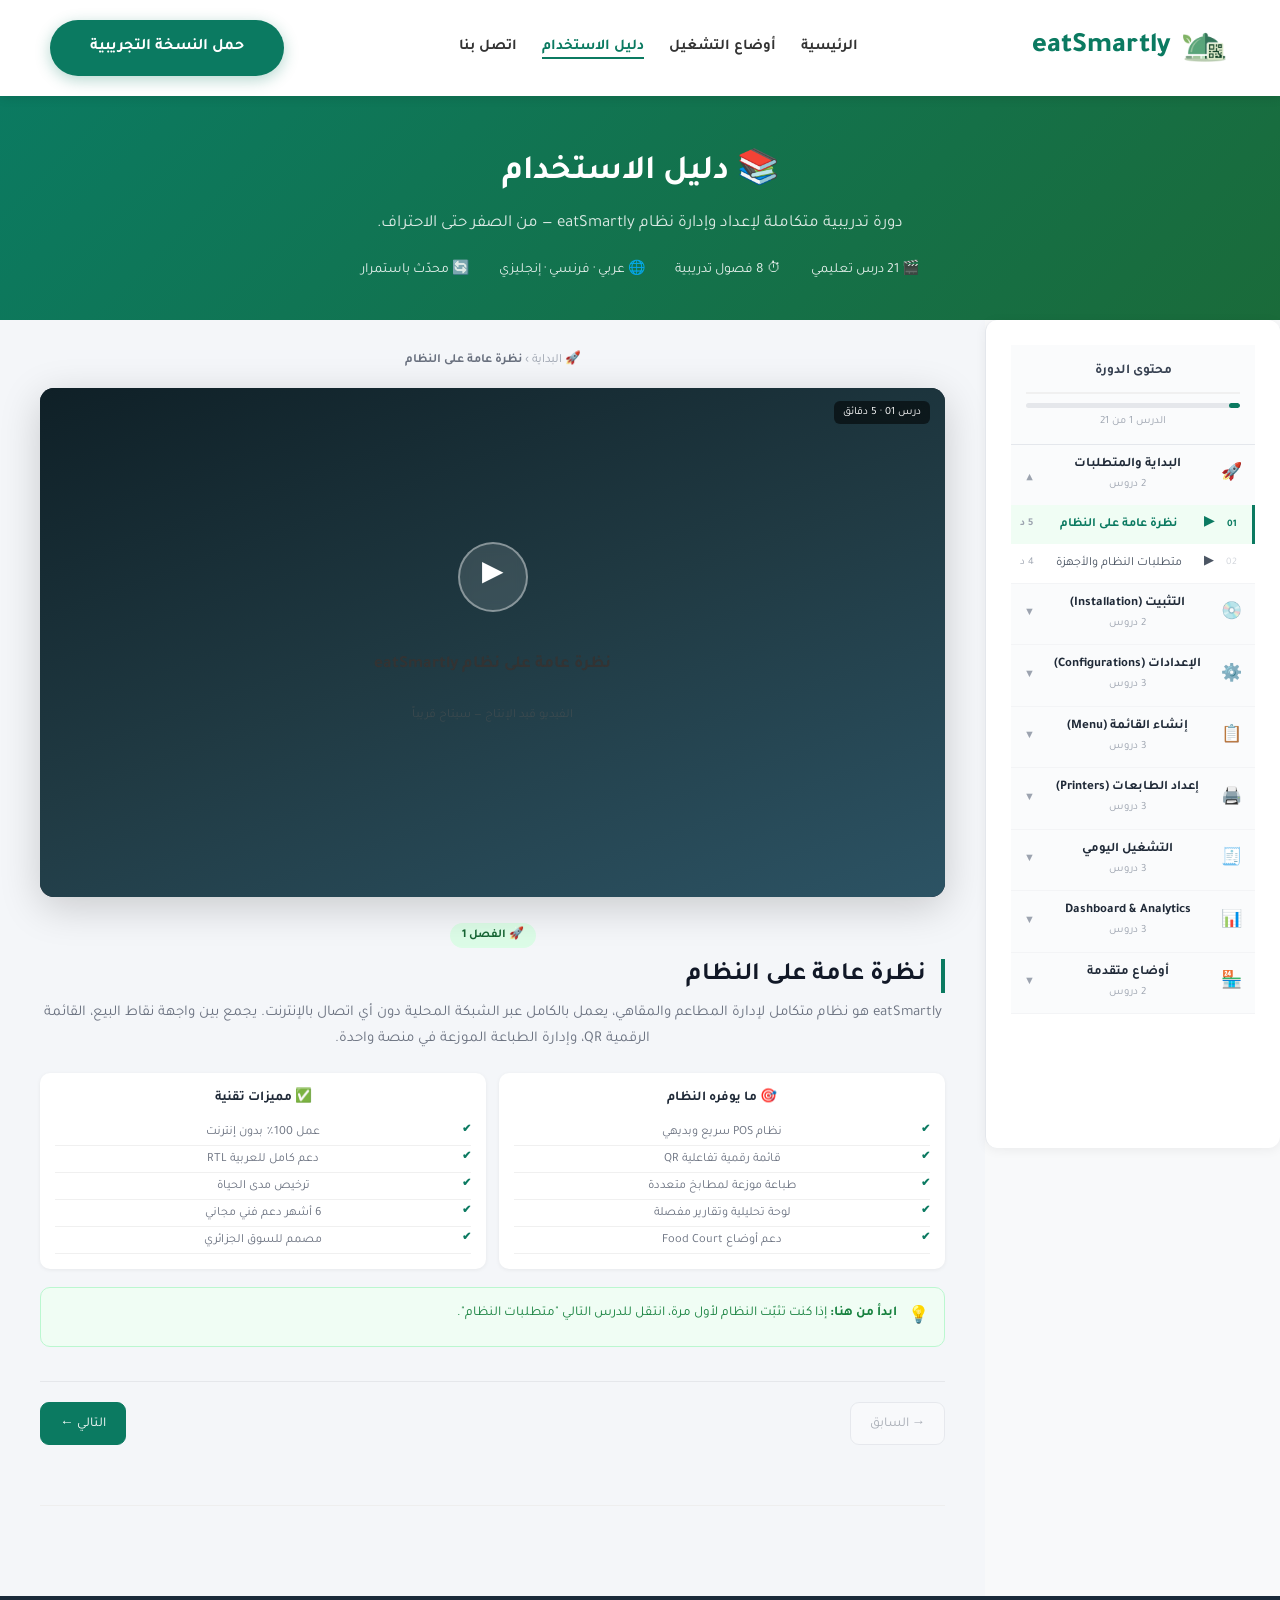
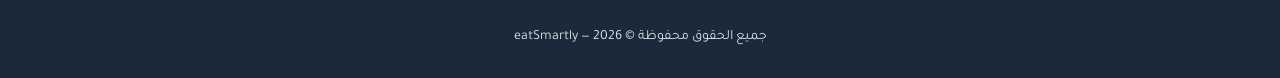
==== documentation.html @ 28f090bb "resposive view omprovement" ====
﻿<!DOCTYPE html>
<html lang="ar" dir="rtl">
<head>
    <meta charset="UTF-8">
    <meta name="viewport" content="width=device-width, initial-scale=1.0">
    <title>eatSmartly | دليل الاستخدام</title>
    <link rel="icon" type="image/png" href="images/eatSmartly_logo.png">
    <link href="https://fonts.googleapis.com/css2?family=Tajawal:wght@400;700;800&display=swap" rel="stylesheet">
    <link rel="stylesheet" href="css/styles.css">
</head>
<body class="doc-page">
<header>
    <a href="index.html" class="logo">
        <img src="images/eatSmartly_logo.png" alt="eatSmartly Logo">
        <span>eatSmartly</span>
    </a>
    <nav>
        <ul>
            <li>
                <a href="index.html">الرئيسية</a>
            </li>
            <li>
                <a href="scenarios.html">أوضاع التشغيل</a>
            </li>
            <li>
                <a href="documentation.html" class="active-page">دليل الاستخدام</a>
            </li>
            <li>
                <a href="index.html#contact">اتصل بنا</a>
            </li>
        </ul>
    </nav>
    <a href="index.html#download" class="btn">حمل النسخة التجريبية</a>
    <button class="menu-toggle" id="menuToggle" aria-label="القائمة" aria-expanded="false">
        <span></span><span></span><span></span>
    </button>
</header>

<!-- ══ Page Hero ════════════════════════════════════════ -->
<div class="doc-page-hero">
    <h1>📚 دليل الاستخدام</h1>
    <p>دورة تدريبية متكاملة لإعداد وإدارة نظام <span dir="ltr">eatSmartly</span> — من الصفر حتى الاحتراف.</p>
    <div class="doc-hero-meta">
        <span>🎬 21 درس تعليمي</span>
        <span>⏱ 8 فصول تدريبية</span>
        <span>🌐 عربي · فرنسي · إنجليزي</span>
        <span>🔄 محدّث باستمرار</span>
    </div>
</div>

<!-- ══ Documentation Body ════════════════════════════════ -->
<section id="documentation">
    <div class="doc-layout">

        <!-- ═══ SIDEBAR ═══════════════════════════════════ -->
        <aside class="doc-sidebar">
            <div class="sidebar-top">
                <h3>محتوى الدورة</h3>
                <div class="progress-bar"><div class="progress-fill" id="progressFill"></div></div>
                <p class="progress-label" id="progressLabel">الدرس 1 من 21</p>
            </div>

            <!-- Chapter 1 -->
            <div class="doc-chapter open">
                <div class="chapter-header">
                    <span class="chapter-icon">🚀</span>
                    <div class="chapter-info">
                        <div class="chapter-title">البداية والمتطلبات</div>
                        <div class="chapter-meta">2 دروس</div>
                    </div>
                    <span class="chapter-arrow">▼</span>
                </div>
                <div class="chapter-lessons">
                    <div class="doc-lesson active" data-target="l-1-1">
                        <span class="lesson-num">01</span>
                        <span class="lesson-ico">▶</span>
                        <span class="lesson-text">نظرة عامة على النظام</span>
                        <span class="lesson-dur">5 د</span>
                    </div>
                    <div class="doc-lesson" data-target="l-1-2">
                        <span class="lesson-num">02</span>
                        <span class="lesson-ico">▶</span>
                        <span class="lesson-text">متطلبات النظام والأجهزة</span>
                        <span class="lesson-dur">4 د</span>
                    </div>
                </div>
            </div>

            <!-- Chapter 2 -->
            <div class="doc-chapter">
                <div class="chapter-header">
                    <span class="chapter-icon">💿</span>
                    <div class="chapter-info">
                        <div class="chapter-title">التثبيت (Installation)</div>
                        <div class="chapter-meta">2 دروس</div>
                    </div>
                    <span class="chapter-arrow">▼</span>
                </div>
                <div class="chapter-lessons">
                    <div class="doc-lesson" data-target="l-2-1">
                        <span class="lesson-num">03</span>
                        <span class="lesson-ico">▶</span>
                        <span class="lesson-text">تحميل وتثبيت البرنامج</span>
                        <span class="lesson-dur">8 د</span>
                    </div>
                    <div class="doc-lesson" data-target="l-2-2">
                        <span class="lesson-num">04</span>
                        <span class="lesson-ico">▶</span>
                        <span class="lesson-text">الإعداد الأولي وأول دخول</span>
                        <span class="lesson-dur">6 د</span>
                    </div>
                </div>
            </div>

            <!-- Chapter 3 -->
            <div class="doc-chapter">
                <div class="chapter-header">
                    <span class="chapter-icon">⚙️</span>
                    <div class="chapter-info">
                        <div class="chapter-title">الإعدادات (Configurations)</div>
                        <div class="chapter-meta">3 دروس</div>
                    </div>
                    <span class="chapter-arrow">▼</span>
                </div>
                <div class="chapter-lessons">
                    <div class="doc-lesson" data-target="l-3-1">
                        <span class="lesson-num">05</span>
                        <span class="lesson-ico">▶</span>
                        <span class="lesson-text">بيانات المطعم والشركة</span>
                        <span class="lesson-dur">5 د</span>
                    </div>
                    <div class="doc-lesson" data-target="l-3-2">
                        <span class="lesson-num">06</span>
                        <span class="lesson-ico">▶</span>
                        <span class="lesson-text">المستخدمون والصلاحيات</span>
                        <span class="lesson-dur">7 د</span>
                    </div>
                    <div class="doc-lesson" data-target="l-3-3">
                        <span class="lesson-num">07</span>
                        <span class="lesson-ico">▶</span>
                        <span class="lesson-text">اللغة والعملة والتنسيق</span>
                        <span class="lesson-dur">4 د</span>
                    </div>
                </div>
            </div>

            <!-- Chapter 4 -->
            <div class="doc-chapter">
                <div class="chapter-header">
                    <span class="chapter-icon">📋</span>
                    <div class="chapter-info">
                        <div class="chapter-title">إنشاء القائمة (Menu)</div>
                        <div class="chapter-meta">3 دروس</div>
                    </div>
                    <span class="chapter-arrow">▼</span>
                </div>
                <div class="chapter-lessons">
                    <div class="doc-lesson" data-target="l-4-1">
                        <span class="lesson-num">08</span>
                        <span class="lesson-ico">▶</span>
                        <span class="lesson-text">إضافة الفئات والألوان</span>
                        <span class="lesson-dur">6 د</span>
                    </div>
                    <div class="doc-lesson" data-target="l-4-2">
                        <span class="lesson-num">09</span>
                        <span class="lesson-ico">▶</span>
                        <span class="lesson-text">إضافة الأصناف والمتغيرات</span>
                        <span class="lesson-dur">9 د</span>
                    </div>
                    <div class="doc-lesson" data-target="l-4-3">
                        <span class="lesson-num">10</span>
                        <span class="lesson-ico">▶</span>
                        <span class="lesson-text">إضافة الصور ومقاطع الفيديو</span>
                        <span class="lesson-dur">5 د</span>
                    </div>
                </div>
            </div>

            <!-- Chapter 5 -->
            <div class="doc-chapter">
                <div class="chapter-header">
                    <span class="chapter-icon">🖨️</span>
                    <div class="chapter-info">
                        <div class="chapter-title">إعداد الطابعات (Printers)</div>
                        <div class="chapter-meta">3 دروس</div>
                    </div>
                    <span class="chapter-arrow">▼</span>
                </div>
                <div class="chapter-lessons">
                    <div class="doc-lesson" data-target="l-5-1">
                        <span class="lesson-num">11</span>
                        <span class="lesson-ico">▶</span>
                        <span class="lesson-text">إعداد طابعة USB</span>
                        <span class="lesson-dur">5 د</span>
                    </div>
                    <div class="doc-lesson" data-target="l-5-2">
                        <span class="lesson-num">12</span>
                        <span class="lesson-ico">▶</span>
                        <span class="lesson-text">إعداد طابعة الشبكة (IP)</span>
                        <span class="lesson-dur">7 د</span>
                    </div>
                    <div class="doc-lesson" data-target="l-5-3">
                        <span class="lesson-num">13</span>
                        <span class="lesson-ico">▶</span>
                        <span class="lesson-text">توجيه الطباعة للمطابخ</span>
                        <span class="lesson-dur">6 د</span>
                    </div>
                </div>
            </div>

            <!-- Chapter 6 -->
            <div class="doc-chapter">
                <div class="chapter-header">
                    <span class="chapter-icon">🧾</span>
                    <div class="chapter-info">
                        <div class="chapter-title">التشغيل اليومي</div>
                        <div class="chapter-meta">3 دروس</div>
                    </div>
                    <span class="chapter-arrow">▼</span>
                </div>
                <div class="chapter-lessons">
                    <div class="doc-lesson" data-target="l-6-1">
                        <span class="lesson-num">14</span>
                        <span class="lesson-ico">▶</span>
                        <span class="lesson-text">واجهة نقاط البيع POS</span>
                        <span class="lesson-dur">10 د</span>
                    </div>
                    <div class="doc-lesson" data-target="l-6-2">
                        <span class="lesson-num">15</span>
                        <span class="lesson-ico">▶</span>
                        <span class="lesson-text">القائمة الرقمية QR</span>
                        <span class="lesson-dur">7 د</span>
                    </div>
                    <div class="doc-lesson" data-target="l-6-3">
                        <span class="lesson-num">16</span>
                        <span class="lesson-ico">▶</span>
                        <span class="lesson-text">إدارة الطاولات</span>
                        <span class="lesson-dur">5 د</span>
                    </div>
                </div>
            </div>

            <!-- Chapter 7 -->
            <div class="doc-chapter">
                <div class="chapter-header">
                    <span class="chapter-icon">📊</span>
                    <div class="chapter-info">
                        <div class="chapter-title">Dashboard &amp; Analytics</div>
                        <div class="chapter-meta">3 دروس</div>
                    </div>
                    <span class="chapter-arrow">▼</span>
                </div>
                <div class="chapter-lessons">
                    <div class="doc-lesson" data-target="l-7-1">
                        <span class="lesson-num">17</span>
                        <span class="lesson-ico">▶</span>
                        <span class="lesson-text">لوحة التحكم الرئيسية</span>
                        <span class="lesson-dur">6 د</span>
                    </div>
                    <div class="doc-lesson" data-target="l-7-2">
                        <span class="lesson-num">18</span>
                        <span class="lesson-ico">▶</span>
                        <span class="lesson-text">تقارير المبيعات</span>
                        <span class="lesson-dur">8 د</span>
                    </div>
                    <div class="doc-lesson" data-target="l-7-3">
                        <span class="lesson-num">19</span>
                        <span class="lesson-ico">▶</span>
                        <span class="lesson-text">الأرباح والمصروفات</span>
                        <span class="lesson-dur">6 د</span>
                    </div>
                </div>
            </div>

            <!-- Chapter 8 -->
            <div class="doc-chapter">
                <div class="chapter-header">
                    <span class="chapter-icon">🏪</span>
                    <div class="chapter-info">
                        <div class="chapter-title">أوضاع متقدمة</div>
                        <div class="chapter-meta">2 دروس</div>
                    </div>
                    <span class="chapter-arrow">▼</span>
                </div>
                <div class="chapter-lessons">
                    <div class="doc-lesson" data-target="l-8-1">
                        <span class="lesson-num">20</span>
                        <span class="lesson-ico">▶</span>
                        <span class="lesson-text">وضع Food Court</span>
                        <span class="lesson-dur">9 د</span>
                    </div>
                    <div class="doc-lesson" data-target="l-8-2">
                        <span class="lesson-num">21</span>
                        <span class="lesson-ico">▶</span>
                        <span class="lesson-text">النسخ الاحتياطي والأسئلة الشائعة</span>
                        <span class="lesson-dur">5 د</span>
                    </div>
                </div>
            </div>

        </aside><!-- /.doc-sidebar -->

        <!-- ═══ MAIN CONTENT ══════════════════════════════ -->
        <main class="doc-main">

            <!-- ── LESSON 1-1: Overview ─────────────────── -->
            <div class="doc-section active" id="l-1-1">
                <div class="doc-breadcrumb">🚀 البداية &rsaquo; <b>نظرة عامة على النظام</b></div>
                <div class="doc-video">
                    <div class="video-thumb">
                        <div class="play-btn">▶</div>
                        <h3>نظرة عامة على نظام eatSmartly</h3>
                        <p>الفيديو قيد الإنتاج — سيتاح قريباً</p>
                    </div>
                    <span class="video-badge">درس 01 · 5 دقائق</span>
                </div>
                <div class="section-head">
                    <span class="section-tag">🚀 الفصل 1</span>
                    <h2>نظرة عامة على النظام</h2>
                    <p><span dir="ltr">eatSmartly</span> هو نظام متكامل لإدارة المطاعم والمقاهي، يعمل بالكامل عبر الشبكة المحلية دون أي اتصال بالإنترنت. يجمع بين واجهة نقاط البيع، القائمة الرقمية QR، وإدارة الطباعة الموزعة في منصة واحدة.</p>
                </div>
                <div class="info-grid">
                    <div class="info-card">
                        <h4>🎯 ما يوفره النظام</h4>
                        <ul>
                            <li>نظام POS سريع وبديهي</li>
                            <li>قائمة رقمية تفاعلية QR</li>
                            <li>طباعة موزعة لمطابخ متعددة</li>
                            <li>لوحة تحليلية وتقارير مفصلة</li>
                            <li>دعم أوضاع Food Court</li>
                        </ul>
                    </div>
                    <div class="info-card">
                        <h4>✅ مميزات تقنية</h4>
                        <ul>
                            <li>عمل 100٪ بدون إنترنت</li>
                            <li>دعم كامل للعربية RTL</li>
                            <li>ترخيص مدى الحياة</li>
                            <li>6 أشهر دعم فني مجاني</li>
                            <li>مصمم للسوق الجزائري</li>
                        </ul>
                    </div>
                </div>
                <div class="ibox ibox-tip"><span class="ibox-ico">💡</span><span><strong>ابدأ من هنا:</strong> إذا كنت تثبّت النظام لأول مرة، انتقل للدرس التالي "متطلبات النظام".</span></div>
                <div class="doc-nav">
                    <button class="nav-btn" disabled>&#8594; السابق</button>
                    <button class="nav-btn primary" data-nav="1">التالي &#8592;</button>
                </div>
            </div>

            <!-- ── LESSON 1-2: Requirements ─────────────── -->
            <div class="doc-section" id="l-1-2">
                <div class="doc-breadcrumb">🚀 البداية &rsaquo; <b>متطلبات النظام والأجهزة</b></div>
                <div class="doc-video">
                    <div class="video-thumb">
                        <div class="play-btn">▶</div>
                        <h3>متطلبات النظام والأجهزة</h3>
                        <p>الفيديو قيد الإنتاج — سيتاح قريباً</p>
                    </div>
                    <span class="video-badge">درس 02 · 4 دقائق</span>
                </div>
                <div class="section-head">
                    <span class="section-tag">🚀 الفصل 1</span>
                    <h2>متطلبات النظام والأجهزة</h2>
                    <p>قبل التثبيت، تأكد أن أجهزتك وشبكتك تستوفي المتطلبات الدنيا لضمان أداء مثالي.</p>
                </div>
                <div class="info-grid">
                    <div class="info-card">
                        <h4>🖥️ متطلبات الجهاز</h4>
                        <ul>
                            <li>نظام التشغيل: <span dir="ltr">Windows 10 (64-bit)</span></li>
                            <li>المعالج: <span dir="ltr">Intel Core i3</span> أو أعلى</li>
                            <li>الذاكرة: 4 GB RAM كحد أدنى</li>
                            <li>التخزين: 128 GB SSD كحد أدنى</li>
                            <li>الشاشة: شاشة تاتش (يُنصح بها)</li>
                            <li>ملاحظة: يتطلب قسم <span dir="ltr">D:</span> بمساحة 15 GB+</li>
                        </ul>
                    </div>
                    <div class="info-card">
                        <h4>📡 متطلبات الشبكة</h4>
                        <ul>
                            <li>شبكة محلية LAN أو Wi-Fi</li>
                            <li>Wi-Fi للزبائن (لقائمة QR)</li>
                            <li>طابعات ESC/POS بعرض 80مم</li>
                            <li>سويتش شبكي (عند استخدام طابعتين+)</li>
                            <li>لا حاجة للإنترنت أثناء التشغيل</li>
                        </ul>
                    </div>
                </div>
                <div class="ibox ibox-tip"><span class="ibox-ico">💡</span><span>يعمل النظام بكفاءة عالية حتى على الأجهزة القديمة — لا حاجة لأجهزة باهظة الثمن.</span></div>
                <div class="doc-nav">
                    <button class="nav-btn" data-nav="-1">&#8594; السابق</button>
                    <button class="nav-btn primary" data-nav="1">التالي &#8592;</button>
                </div>
            </div>

            <!-- ── LESSON 2-1: Installation ─────────────── -->
            <div class="doc-section" id="l-2-1">
                <div class="doc-breadcrumb">💿 التثبيت &rsaquo; <b>تحميل وتثبيت البرنامج</b></div>
                <div class="doc-video">
                    <div class="video-thumb">
                        <div class="play-btn">▶</div>
                        <h3>تحميل وتثبيت البرنامج خطوة بخطوة</h3>
                        <p>الفيديو قيد الإنتاج — سيتاح قريباً</p>
                    </div>
                    <span class="video-badge">درس 03 · 8 دقائق</span>
                </div>
                <div class="section-head">
                    <span class="section-tag">💿 الفصل 2 · التثبيت</span>
                    <h2>تثبيت البرنامج — 3 خطوات</h2>
                    <p>يتكون التثبيت من ثلاثة مثبّتات متتالية تُشغَّل بالترتيب. كامل العملية لا تتجاوز 15 دقيقة.</p>
                </div>
                <div class="ibox ibox-warn"><span class="ibox-ico">⚠️</span><span><strong>قبل البدء:</strong> تأكد من وجود قسم <span dir="ltr">D:</span> على جهازك مع مساحة فارغة لا تقل عن <strong>15 GB</strong>. يجب تشغيل كل مثبّت كمسؤول (Run as Administrator).</span></div>
                <div class="steps-block">
                    <h3>الخطوة 1 — تثبيت المتطلبات</h3>
                    <ol class="step-list">
                        <li><span class="snum">1</span><div class="sbody"><strong>افتح الملف <span dir="ltr">Step_1_eatSmartly_Dependencies.exe</span></strong><span>كليك يمين → "تشغيل كمسؤول" (Run as Administrator)</span></div></li>
                        <li><span class="snum">2</span><div class="sbody"><strong>انتظر اكتمال التثبيت</strong><span>سيُثبّت جميع مكوّنات Windows المطلوبة تلقائياً، بما فيها أداة الدعم عن بُعد AnyDesk</span></div></li>
                        <li><span class="snum">3</span><div class="sbody"><strong>انتقل للخطوة 2 بعد الانتهاء</strong><span>لا تُشغّل eatSmartly قبل إتمام الخطوات الثلاث</span></div></li>
                    </ol>
                </div>
                <div class="steps-block">
                    <h3>الخطوة 2 — تثبيت WampServer</h3>
                    <ol class="step-list">
                        <li><span class="snum">1</span><div class="sbody"><strong>افتح الملف <span dir="ltr">Step_2_wampserver3.3.0_x64.exe</span></strong><span>ثبّته في المسار <span dir="ltr">D:\wamp64</span> واترك بقية الإعدادات افتراضية</span></div></li>
                        <li><span class="snum">2</span><div class="sbody"><strong>شغّل WampServer</strong><span>انقر على أيقونة الـ "W" الوردية على سطح المكتب وانتظر حتى يتحوّل لون الأيقونة في شريط المهام إلى <strong>أخضر</strong></span></div></li>
                        <li><span class="snum">3</span><div class="sbody"><strong>غيّر إصدار PHP إلى 8.1.13</strong><span>انقر على الأيقونة الخضراء ← <span dir="ltr">PHP → Version → 8.1.13</span>، ثم انتظر حتى يعود اللون أخضر مجدداً</span></div></li>
                    </ol>
                </div>
                <div class="steps-block">
                    <h3>الخطوة 3 — تثبيت eatSmartly</h3>
                    <ol class="step-list">
                        <li><span class="snum">1</span><div class="sbody"><strong>افتح الملف <span dir="ltr">Step_3_eatSmartly_Configuration.exe</span></strong><span>كليك يمين → "تشغيل كمسؤول" (Run as Administrator)</span></div></li>
                        <li><span class="snum">2</span><div class="sbody"><strong>انتظر اكتمال الإعداد</strong><span>سيُنشئ تلقائياً: قاعدة البيانات، نسخ الملفات إلى <span dir="ltr">D:\wamp64\www\eatSmartly\</span>، الاختصارات على سطح المكتب</span></div></li>
                        <li><span class="snum">3</span><div class="sbody"><strong>افتح eatSmartly من الاختصار</strong><span>انتظر قليلاً حتى يُهيّئ النظام إعداداته لأول مرة — ستظهر صفحة تفعيل الترخيص</span></div></li>
                    </ol>
                </div>
                <div class="ibox ibox-tip"><span class="ibox-ico">💡</span><span>بعد التثبيت، يبدأ WampServer تلقائياً مع Windows — لا تحتاج لتشغيله يدوياً في كل مرة.</span></div>
                <div class="doc-nav">
                    <button class="nav-btn" data-nav="-1">&#8594; السابق</button>
                    <button class="nav-btn primary" data-nav="1">التالي &#8592;</button>
                </div>
            </div>

            <!-- ── LESSON 2-2: First Login ──────────────── -->
            <div class="doc-section" id="l-2-2">
                <div class="doc-breadcrumb">💿 التثبيت &rsaquo; <b>الإعداد الأولي وأول دخول</b></div>
                <div class="doc-video">
                    <div class="video-thumb">
                        <div class="play-btn">▶</div>
                        <h3>الإعداد الأولي وأول تسجيل دخول</h3>
                        <p>الفيديو قيد الإنتاج — سيتاح قريباً</p>
                    </div>
                    <span class="video-badge">درس 04 · 6 دقائق</span>
                </div>
                <div class="section-head">
                    <span class="section-tag">💿 الفصل 2 · التثبيت</span>
                    <h2>تفعيل الترخيص والإعداد الأولي</h2>
                    <p>بعد التثبيت، يجب تفعيل الترخيص مرة واحدة فقط — بعدها يعمل النظام بالكامل بدون إنترنت.</p>
                </div>
                <div class="steps-block">
                    <h3>تفعيل الترخيص (مرة واحدة فقط)</h3>
                    <ol class="step-list">
                        <li><span class="snum">1</span><div class="sbody"><strong>افتح البرنامج من اختصار سطح المكتب</strong><span>ستظهر صفحة التفعيل مع <strong>رمز توليد الترخيص</strong> الخاص بجهازك</span></div></li>
                        <li><span class="snum">2</span><div class="sbody"><strong>أرسل الرمز مع معلومات شركتك للدعم الفني</strong><span>عبر البريد الإلكتروني: <span dir="ltr">s.eatsmartly@gmail.com</span> أو واتساب: <span dir="ltr">+213 (0)561 69 87 16</span> — أرسل: اسم الشركة، رمز الشراء، نوع النشاط، العنوان، رقم الهاتف</span></div></li>
                        <li><span class="snum">3</span><div class="sbody"><strong>انتظر رمز التفعيل (خلال ساعتين)</strong><span>ستستقبل <strong>Activation Code</strong> من فريق الدعم</span></div></li>
                        <li><span class="snum">4</span><div class="sbody"><strong>أدخل رمز التفعيل واضغط Activate</strong><span>التفعيل فوري ودائم — يعمل النظام بعدها بالكامل بدون إنترنت</span></div></li>
                    </ol>
                </div>
                <div class="steps-block">
                    <h3>أول دخول — بيانات افتراضية</h3>
                    <ol class="step-list">
                        <li><span class="snum">1</span><div class="sbody"><strong>المدير (Admin)</strong><span>اسم المستخدم: <code>admin</code> &nbsp;|&nbsp; كلمة المرور: <code>1234</code></span></div></li>
                        <li><span class="snum">2</span><div class="sbody"><strong>الكاشير</strong><span>اسم المستخدم: <code>cashier</code> &nbsp;|&nbsp; كلمة المرور: <code>123</code></span></div></li>
                        <li><span class="snum">3</span><div class="sbody"><strong>النادل (Waiter)</strong><span>اسم المستخدم: <code>waiter</code> &nbsp;|&nbsp; كلمة المرور: <code>123</code></span></div></li>
                        <li><span class="snum">4</span><div class="sbody"><strong>الطاهي (كل الأقسام)</strong><span>اسم المستخدم: <code>chef-all</code> &nbsp;|&nbsp; كلمة المرور: <code>123</code></span></div></li>
                    </ol>
                </div>
                <div class="ibox ibox-tip"><span class="ibox-ico">💡</span><span>الإعداد الأولي: اذهب إلى <strong>الإعدادات ← الشركة</strong> لتحديث بيانات المطعم وتغيير كلمة مرور المدير الافتراضية.</span></div>
                <div class="ibox ibox-warn"><span class="ibox-ico">⚠️</span><span>إذا أدخلت كلمة المرور بشكل خاطئ <strong>5 مرات متتالية</strong>، سيُغلق الدخول لمدة <strong>دقيقتين</strong> تلقائياً.</span></div>
                <div class="doc-nav">
                    <button class="nav-btn" data-nav="-1">&#8594; السابق</button>
                    <button class="nav-btn primary" data-nav="1">التالي &#8592;</button>
                </div>
            </div>

            <!-- ── LESSON 3-1: Restaurant Data ─────────── -->
            <div class="doc-section" id="l-3-1">
                <div class="doc-breadcrumb">⚙️ الإعدادات &rsaquo; <b>بيانات المطعم والشركة</b></div>
                <div class="doc-video">
                    <div class="video-thumb">
                        <div class="play-btn">▶</div>
                        <h3>إعداد بيانات المطعم والشركة</h3>
                        <p>الفيديو قيد الإنتاج — سيتاح قريباً</p>
                    </div>
                    <span class="video-badge">درس 05 · 5 دقائق</span>
                </div>
                <div class="section-head">
                    <span class="section-tag">⚙️ الفصل 3 · الإعدادات</span>
                    <h2>بيانات المطعم والشركة</h2>
                    <p>أدخل المعلومات الأساسية لمطعمك. هذه البيانات تظهر على جميع الفواتير والتقارير المطبوعة.</p>
                </div>
                <div class="steps-block">
                    <h3>الحقول الأساسية</h3>
                    <ol class="step-list">
                        <li><span class="snum">1</span><div class="sbody"><strong>اسم المطعم / الشركة</strong><span>يظهر في أعلى كل فاتورة ورأس التقارير</span></div></li>
                        <li><span class="snum">2</span><div class="sbody"><strong>العنوان التفصيلي</strong><span>الولاية، البلدية، الشارع — يظهر أسفل الفاتورة</span></div></li>
                        <li><span class="snum">3</span><div class="sbody"><strong>رقم الهاتف / الواتساب</strong><span>للتواصل مع الزبائن والمورّدين</span></div></li>
                        <li><span class="snum">4</span><div class="sbody"><strong>شعار المطعم</strong><span>صورة PNG بخلفية شفافة — تظهر على الفاتورة والقائمة الرقمية</span></div></li>
                        <li><span class="snum">5</span><div class="sbody"><strong>نص تذييل الفاتورة</strong><span>مثلاً: "شكراً لزيارتكم — نراكم قريباً"</span></div></li>
                    </ol>
                </div>
                <div class="ibox ibox-info"><span class="ibox-ico">ℹ️</span><span>تُحفظ الإعدادات فوراً. أعد طباعة فاتورة تجريبية للتحقق من ظهور المعلومات بشكل صحيح.</span></div>
                <div class="doc-nav">
                    <button class="nav-btn" data-nav="-1">&#8594; السابق</button>
                    <button class="nav-btn primary" data-nav="1">التالي &#8592;</button>
                </div>
            </div>

            <!-- ── LESSON 3-2: Users & Roles ────────────── -->
            <div class="doc-section" id="l-3-2">
                <div class="doc-breadcrumb">⚙️ الإعدادات &rsaquo; <b>المستخدمون والأدوار والصلاحيات</b></div>
                <div class="doc-video">
                    <div class="video-thumb">
                        <div class="play-btn">▶</div>
                        <h3>إدارة المستخدمين والأدوار والصلاحيات</h3>
                        <p>الفيديو قيد الإنتاج — سيتاح قريباً</p>
                    </div>
                    <span class="video-badge">درس 06 · 7 دقائق</span>
                </div>
                <div class="section-head">
                    <span class="section-tag">⚙️ الفصل 3 · الإعدادات</span>
                    <h2>المستخدمون والأدوار والصلاحيات</h2>
                    <p>أنشئ حسابات لفريقك مع تحديد صلاحيات كل شخص بدقة حسب دوره في المطعم.</p>
                </div>
                <div class="info-grid">
                    <div class="info-card">
                        <h4>👤 الأدوار المتاحة</h4>
                        <ul>
                            <li>المدير (صلاحيات كاملة)</li>
                            <li>المشرف العام</li>
                            <li>أمين الصندوق (كاشير)</li>
                            <li>النادل (Waiter)</li>
                            <li>الطاهي (Chef)</li>
                        </ul>
                    </div>
                    <div class="info-card">
                        <h4>🔐 نظام الصلاحيات</h4>
                        <ul>
                            <li>تحكم في الوصول لكل صفحة</li>
                            <li>تقييد عرض التقارير</li>
                            <li>منع التعديل على القائمة</li>
                            <li>تخصيص الطابعات لكل مستخدم</li>
                            <li>تتبع سجلات الدخول</li>
                        </ul>
                    </div>
                </div>
                <div class="steps-block">
                    <h3>إضافة مستخدم جديد</h3>
                    <ol class="step-list">
                        <li><span class="snum">1</span><div class="sbody"><strong>افتح الإعدادات ← المستخدمون</strong><span>ستجد قائمة بجميع المستخدمين الحاليين</span></div></li>
                        <li><span class="snum">2</span><div class="sbody"><strong>اضغط "إضافة مستخدم"</strong><span>أدخل الاسم الكامل واسم المستخدم وكلمة المرور</span></div></li>
                        <li><span class="snum">3</span><div class="sbody"><strong>اختر الدور المناسب</strong><span>كل دور له مجموعة صلاحيات افتراضية قابلة للتعديل</span></div></li>
                        <li><span class="snum">4</span><div class="sbody"><strong>ربط الطابعة</strong><span>حدد الطابعة الافتراضية لهذا المستخدم (اختياري)</span></div></li>
                    </ol>
                </div>
                <div class="doc-nav">
                    <button class="nav-btn" data-nav="-1">&#8594; السابق</button>
                    <button class="nav-btn primary" data-nav="1">التالي &#8592;</button>
                </div>
            </div>

            <!-- ── LESSON 3-3: Language & Currency ─────── -->
            <div class="doc-section" id="l-3-3">
                <div class="doc-breadcrumb">⚙️ الإعدادات &rsaquo; <b>اللغة والعملة والتنسيق</b></div>
                <div class="doc-video">
                    <div class="video-thumb">
                        <div class="play-btn">▶</div>
                        <h3>ضبط اللغة والعملة والتنسيق</h3>
                        <p>الفيديو قيد الإنتاج — سيتاح قريباً</p>
                    </div>
                    <span class="video-badge">درس 07 · 4 دقائق</span>
                </div>
                <div class="section-head">
                    <span class="section-tag">⚙️ الفصل 3 · الإعدادات</span>
                    <h2>اللغة والعملة والتنسيق</h2>
                    <p>النظام يدعم 3 لغات مع إمكانية ضبط العملة المحلية وتنسيق الأرقام.</p>
                </div>
                <div class="info-grid">
                    <div class="info-card">
                        <h4>🌐 اللغات المدعومة</h4>
                        <ul>
                            <li>العربية (RTL — من اليمين)</li>
                            <li>الفرنسية (LTR)</li>
                            <li>الإنجليزية (LTR)</li>
                            <li>تبديل فوري بدون إعادة تشغيل</li>
                        </ul>
                    </div>
                    <div class="info-card">
                        <h4>💰 إعدادات العملة</h4>
                        <ul>
                            <li>رمز العملة (دج / DA / DZD)</li>
                            <li>موضع الرمز (قبل / بعد الرقم)</li>
                            <li>فاصل الأرقام (. أو ,)</li>
                            <li>عدد المنازل العشرية</li>
                        </ul>
                    </div>
                </div>
                <div class="doc-nav">
                    <button class="nav-btn" data-nav="-1">&#8594; السابق</button>
                    <button class="nav-btn primary" data-nav="1">التالي &#8592;</button>
                </div>
            </div>

            <!-- ── LESSON 4-1: Categories ───────────────── -->
            <div class="doc-section" id="l-4-1">
                <div class="doc-breadcrumb">📋 إنشاء القائمة &rsaquo; <b>إضافة الفئات والألوان</b></div>
                <div class="doc-video">
                    <div class="video-thumb">
                        <div class="play-btn">▶</div>
                        <h3>إنشاء وإدارة فئات قائمة الطعام</h3>
                        <p>الفيديو قيد الإنتاج — سيتاح قريباً</p>
                    </div>
                    <span class="video-badge">درس 08 · 6 دقائق</span>
                </div>
                <div class="section-head">
                    <span class="section-tag">📋 الفصل 4 · القائمة</span>
                    <h2>إضافة الفئات والألوان</h2>
                    <p>الفئات هي الأقسام الرئيسية (مشروبات، وجبات، حلويات…). أنشئها أولاً قبل إضافة الأصناف.</p>
                </div>
                <div class="steps-block">
                    <h3>إنشاء فئة جديدة</h3>
                    <ol class="step-list">
                        <li><span class="snum">1</span><div class="sbody"><strong>افتح إدارة القائمة ← الفئات</strong><span>ستجد قائمة بجميع الفئات الحالية</span></div></li>
                        <li><span class="snum">2</span><div class="sbody"><strong>اضغط "إضافة فئة"</strong><span>أدخل الاسم بالعربية والفرنسية والإنجليزية</span></div></li>
                        <li><span class="snum">3</span><div class="sbody"><strong>اختر اللون والأيقونة</strong><span>اللون يظهر في واجهة POS لتمييز الفئة بصرياً</span></div></li>
                        <li><span class="snum">4</span><div class="sbody"><strong>حدد خصائص الفئة</strong><span>قابل للتحضير / يحتوي إضافات / يقبل الملاحظات</span></div></li>
                        <li><span class="snum">5</span><div class="sbody"><strong>اختر الطابعة المرتبطة</strong><span>الطلبات من هذه الفئة تُرسل تلقائياً لهذه الطابعة</span></div></li>
                        <li><span class="snum">6</span><div class="sbody"><strong>احفظ وتحقق</strong><span>ستظهر الفئة فوراً في شريط فئات واجهة POS</span></div></li>
                    </ol>
                </div>
                <div class="ibox ibox-tip"><span class="ibox-ico">💡</span><span>يمكن تغيير ترتيب الفئات بالسحب والإفلات — الترتيب يؤثر على القائمة الرقمية وواجهة POS.</span></div>
                <div class="doc-nav">
                    <button class="nav-btn" data-nav="-1">&#8594; السابق</button>
                    <button class="nav-btn primary" data-nav="1">التالي &#8592;</button>
                </div>
            </div>

            <!-- ── LESSON 4-2: Items ─────────────────────── -->
            <div class="doc-section" id="l-4-2">
                <div class="doc-breadcrumb">📋 إنشاء القائمة &rsaquo; <b>إضافة الأصناف والمتغيرات</b></div>
                <div class="doc-video">
                    <div class="video-thumb">
                        <div class="play-btn">▶</div>
                        <h3>إضافة الأصناف والمتغيرات والتسعير</h3>
                        <p>الفيديو قيد الإنتاج — سيتاح قريباً</p>
                    </div>
                    <span class="video-badge">درس 09 · 9 دقائق</span>
                </div>
                <div class="section-head">
                    <span class="section-tag">📋 الفصل 4 · القائمة</span>
                    <h2>إضافة الأصناف والمتغيرات</h2>
                    <p>كل صنف يمكن أن يكون له متغيرات متعددة (حجم، نكهة…) بأسعار مختلفة. النظام يحدد السعر الأساسي تلقائياً من أرخص متغير.</p>
                </div>
                <div class="steps-block">
                    <h3>إضافة صنف جديد</h3>
                    <ol class="step-list">
                        <li><span class="snum">1</span><div class="sbody"><strong>افتح الأصناف ← إضافة صنف</strong><span>اختر الفئة التي ينتمي لها هذا الصنف</span></div></li>
                        <li><span class="snum">2</span><div class="sbody"><strong>أدخل الاسم والأسعار</strong><span>اسم بالعربية والفرنسية — السعر الأساسي والتكلفة</span></div></li>
                        <li><span class="snum">3</span><div class="sbody"><strong>أضف المتغيرات (اختياري)</strong><span>مثال: "صغير 200دج / وسط 280دج / كبير 350دج"</span></div></li>
                        <li><span class="snum">4</span><div class="sbody"><strong>أضف السمات المخصصة</strong><span>مثال: "بدون سكر / حليب نباتي / تسخين إضافي"</span></div></li>
                        <li><span class="snum">5</span><div class="sbody"><strong>حدد مدى التوفر</strong><span>متاح / غير متاح / موسمي — يمكن تغييره في أي وقت</span></div></li>
                    </ol>
                </div>
                <div class="ibox ibox-tip"><span class="ibox-ico">💡</span><span>إذا كان للصنف متغيرات، سيعرض النظام نافذة اختيار تلقائياً عند إضافته للطلب في POS.</span></div>
                <div class="doc-nav">
                    <button class="nav-btn" data-nav="-1">&#8594; السابق</button>
                    <button class="nav-btn primary" data-nav="1">التالي &#8592;</button>
                </div>
            </div>

            <!-- ── LESSON 4-3: Media ─────────────────────── -->
            <div class="doc-section" id="l-4-3">
                <div class="doc-breadcrumb">📋 إنشاء القائمة &rsaquo; <b>إضافة الصور ومقاطع الفيديو</b></div>
                <div class="doc-video">
                    <div class="video-thumb">
                        <div class="play-btn">▶</div>
                        <h3>إضافة الصور والفيديو للأصناف</h3>
                        <p>الفيديو قيد الإنتاج — سيتاح قريباً</p>
                    </div>
                    <span class="video-badge">درس 10 · 5 دقائق</span>
                </div>
                <div class="section-head">
                    <span class="section-tag">📋 الفصل 4 · القائمة</span>
                    <h2>إضافة الصور ومقاطع الفيديو</h2>
                    <p>الصور والفيديو تجعل القائمة الرقمية أكثر جاذبية وتزيد من مبيعات الأصناف بشكل ملحوظ.</p>
                </div>
                <div class="info-grid">
                    <div class="info-card">
                        <h4>🖼️ مواصفات الصور</h4>
                        <ul>
                            <li>الصيغ: <span dir="ltr">.png · .gif · .jpeg · .jpg</span></li>
                            <li>الحجم الأقصى: <strong>5 MB</strong> للصورة</li>
                            <li>يمكن رفع عدة صور لنفس الصنف</li>
                            <li>اختر صورة الغلاف من بين المرفوعات</li>
                            <li>بدون صورة: يُعرض لون الفئة بديلاً</li>
                        </ul>
                    </div>
                    <div class="info-card">
                        <h4>🎬 مواصفات الفيديو</h4>
                        <ul>
                            <li>الصيغة المدعومة: <span dir="ltr">.mp4</span> فقط</li>
                            <li>الحجم الأقصى: <strong>40 MB</strong></li>
                            <li>يُعرض في القائمة الرقمية كعرض تقديمي</li>
                            <li>مثالي للأطباق الرئيسية والعروض الخاصة</li>
                        </ul>
                    </div>
                </div>
                <div class="ibox ibox-info"><span class="ibox-ico">ℹ️</span><span>الصور والفيديو تُخزَّن محلياً وتُخدَّم عبر الشبكة الداخلية — لا حاجة لرفعها على الإنترنت.</span></div>
                <div class="doc-nav">
                    <button class="nav-btn" data-nav="-1">&#8594; السابق</button>
                    <button class="nav-btn primary" data-nav="1">التالي &#8592;</button>
                </div>
            </div>

            <!-- ── LESSON 5-1: USB Printer ──────────────── -->
            <div class="doc-section" id="l-5-1">
                <div class="doc-breadcrumb">🖨️ إعداد الطابعات &rsaquo; <b>إعداد طابعة USB</b></div>
                <div class="doc-video">
                    <div class="video-thumb">
                        <div class="play-btn">▶</div>
                        <h3>إعداد وتوصيل طابعة USB خطوة بخطوة</h3>
                        <p>الفيديو قيد الإنتاج — سيتاح قريباً</p>
                    </div>
                    <span class="video-badge">درس 11 · 5 دقائق</span>
                </div>
                <div class="section-head">
                    <span class="section-tag">🖨️ الفصل 5 · الطابعات</span>
                    <h2>إعداد طابعة USB</h2>
                    <p>الطابعات الحرارية عبر USB هي الأبسط في الإعداد — مناسبة لنقطة البيع الرئيسية (الكاشير).</p>
                </div>
                <div class="steps-block">
                    <h3>خطوات الإعداد (USB)</h3>
                    <ol class="step-list">
                        <li><span class="snum">1</span><div class="sbody"><strong>وصّل الطابعة وثبّت تعريفها</strong><span>استخدم تعريف الشركة المصنّعة من القرص المرفق أو موقعها الرسمي</span></div></li>
                        <li><span class="snum">2</span><div class="sbody"><strong>افتح لوحة التحكم ← الأجهزة والطابعات</strong><span><span dir="ltr">Control Panel → Devices and Printers</span></span></div></li>
                        <li><span class="snum">3</span><div class="sbody"><strong>كليك يمين على الطابعة ← خصائص الطابعة</strong><span><span dir="ltr">Printer Properties</span></span></div></li>
                        <li><span class="snum">4</span><div class="sbody"><strong>غيّر اسم الطابعة بالضبط إلى: <span dir="ltr">eatSmartly Printer</span></strong><span>الاسم يجب أن يكون مطابقاً تماماً — ثم اضغط Apply</span></div></li>
                        <li><span class="snum">5</span><div class="sbody"><strong>انتقل لتبويب المشاركة (Sharing)</strong><span>فعّل "Share this printer" واكتب اسم المشاركة بالضبط: <span dir="ltr">eatSmartly Printer</span></span></div></li>
                        <li><span class="snum">6</span><div class="sbody"><strong>اضغط Apply ثم OK</strong><span>في eatSmartly: الإعدادات ← الطابعات — ستظهر الطابعة جاهزة للاختبار</span></div></li>
                    </ol>
                </div>
                <div class="ibox ibox-tip"><span class="ibox-ico">💡</span><span><strong>في وضع طابعة واحدة:</strong> تطبع نفس الطابعة كلاً من تذاكر المطبخ وفواتير العملاء.</span></div>
                <div class="ibox ibox-warn"><span class="ibox-ico">⚠️</span><span>اسم الطابعة واسم المشاركة يجب أن يكونا <strong>eatSmartly Printer</strong> بالضبط (مع مراعاة الحروف الكبيرة والمسافات).</span></div>
                <div class="doc-nav">
                    <button class="nav-btn" data-nav="-1">&#8594; السابق</button>
                    <button class="nav-btn primary" data-nav="1">التالي &#8592;</button>
                </div>
            </div>

            <!-- ── LESSON 5-2: Network Printer ─────────── -->
            <div class="doc-section" id="l-5-2">
                <div class="doc-breadcrumb">🖨️ إعداد الطابعات &rsaquo; <b>إعداد طابعة الشبكة (IP)</b></div>
                <div class="doc-video">
                    <div class="video-thumb">
                        <div class="play-btn">▶</div>
                        <h3>إعداد الطابعة الشبكية عبر IP</h3>
                        <p>الفيديو قيد الإنتاج — سيتاح قريباً</p>
                    </div>
                    <span class="video-badge">درس 12 · 7 دقائق</span>
                </div>
                <div class="section-head">
                    <span class="section-tag">🖨️ الفصل 5 · الطابعات</span>
                    <h2>إعداد طابعة الشبكة (IP)</h2>
                    <p>الطابعات الشبكية مثالية لطباعة تذاكر المطبخ عن بُعد — كل مطبخ يستقبل طلباته مباشرة.</p>
                </div>
                <div class="steps-block">
                    <h3>خطوات الإعداد</h3>
                    <ol class="step-list">
                        <li><span class="snum">1</span><div class="sbody"><strong>اعرف عنوان IP الطابعة</strong><span>اطبع ورقة الإعدادات من زر الطابعة لمعرفة عنوان IP</span></div></li>
                        <li><span class="snum">2</span><div class="sbody"><strong>تأكد من اتصال الشبكة</strong><span>يجب أن تكون الطابعة والخادم في نفس الشبكة المحلية</span></div></li>
                        <li><span class="snum">3</span><div class="sbody"><strong>افتح إعدادات الطابعات ← إضافة</strong><span>اختر نوع الاتصال "شبكية / IP"</span></div></li>
                        <li><span class="snum">4</span><div class="sbody"><strong>أدخل عنوان IP والمنفذ</strong><span>عنوان IP الطابعة — المنفذ الافتراضي 9100</span></div></li>
                        <li><span class="snum">5</span><div class="sbody"><strong>اختبر الاتصال والطباعة</strong><span>اضغط "اختبار" — يجب أن تُطبع ورقة تأكيد</span></div></li>
                    </ol>
                </div>
                <div class="ibox ibox-warn"><span class="ibox-ico">⚠️</span><span>خصّص عنواناً IP ثابتاً للطابعات من إعدادات الراوتر لتجنب تغيير العنوان عند إعادة التشغيل.</span></div>
                <div class="doc-nav">
                    <button class="nav-btn" data-nav="-1">&#8594; السابق</button>
                    <button class="nav-btn primary" data-nav="1">التالي &#8592;</button>
                </div>
            </div>

            <!-- ── LESSON 5-3: Print Routing ────────────── -->
            <div class="doc-section" id="l-5-3">
                <div class="doc-breadcrumb">🖨️ إعداد الطابعات &rsaquo; <b>توجيه الطباعة للمطابخ</b></div>
                <div class="doc-video">
                    <div class="video-thumb">
                        <div class="play-btn">▶</div>
                        <h3>توجيه الطباعة الذكي للمطابخ</h3>
                        <p>الفيديو قيد الإنتاج — سيتاح قريباً</p>
                    </div>
                    <span class="video-badge">درس 13 · 6 دقائق</span>
                </div>
                <div class="section-head">
                    <span class="section-tag">🖨️ الفصل 5 · الطابعات</span>
                    <h2>توجيه الطباعة للمطابخ</h2>
                    <p>ربط كل فئة أصناف بطابعة محددة — عند إرسال الطلب، يذهب تلقائياً للمطبخ الصحيح.</p>
                </div>
                <div class="info-grid">
                    <div class="info-card">
                        <h4>🍽️ مثال عملي</h4>
                        <ul>
                            <li>فئة "المشروبات" ← طابعة البار</li>
                            <li>فئة "الوجبات" ← طابعة المطبخ</li>
                            <li>فئة "الحلويات" ← طابعة الحلويات</li>
                            <li>الفاتورة ← طابعة الكاشير دائماً</li>
                        </ul>
                    </div>
                    <div class="info-card">
                        <h4>🔄 إمكانيات الطباعة</h4>
                        <ul>
                            <li>إعادة طباعة أي طلب سابق</li>
                            <li>إعادة طباعة تذكرة المطبخ</li>
                            <li>وضع صامت بدون طابعات</li>
                            <li>طباعة عربية كاملة للفواتير</li>
                        </ul>
                    </div>
                </div>
                <div class="ibox ibox-tip"><span class="ibox-ico">💡</span><span>إذا لم تكن هناك طابعات، يمكن تشغيل النظام في "وضع بدون طابعة" — الطلبات تظهر رقمياً فقط.</span></div>
                <div class="doc-nav">
                    <button class="nav-btn" data-nav="-1">&#8594; السابق</button>
                    <button class="nav-btn primary" data-nav="1">التالي &#8592;</button>
                </div>
            </div>

            <!-- ── LESSON 6-1: POS ───────────────────────── -->
            <div class="doc-section" id="l-6-1">
                <div class="doc-breadcrumb">🧾 التشغيل اليومي &rsaquo; <b>واجهة نقاط البيع POS</b></div>
                <div class="doc-video">
                    <div class="video-thumb">
                        <div class="play-btn">▶</div>
                        <h3>استخدام واجهة نقاط البيع يومياً</h3>
                        <p>الفيديو قيد الإنتاج — سيتاح قريباً</p>
                    </div>
                    <span class="video-badge">درس 14 · 10 دقائق</span>
                </div>
                <div class="section-head">
                    <span class="section-tag">🧾 الفصل 6 · التشغيل</span>
                    <h2>واجهة نقاط البيع POS</h2>
                    <p>واجهة سريعة وبديهية — يمكن للكاشير إنشاء طلب كامل وإنهاء الفاتورة في أقل من 30 ثانية.</p>
                </div>
                <div class="steps-block">
                    <h3>إنشاء طلب جديد (تدفق الكاشير)</h3>
                    <ol class="step-list">
                        <li><span class="snum">1</span><div class="sbody"><strong>اختر الفئة من أعلى الشاشة</strong><span>الفئات تظهر كتبويبات — انقر للانتقال بين المشروبات والوجبات وغيرها</span></div></li>
                        <li><span class="snum">2</span><div class="sbody"><strong>اختر الأصناف</strong><span>تظهر مع الاسم والصورة — كل نقرة تضيف الصنف لسلة الطلب (اليمين)</span></div></li>
                        <li><span class="snum">3</span><div class="sbody"><strong>عدّل السلة</strong><span>زيادة/تقليل الكمية — حذف صنف — إضافة ملاحظة للطاهي (مثلاً: "بدون ملح" / "تسخين إضافي")</span></div></li>
                        <li><span class="snum">4</span><div class="sbody"><strong>اختر المكان (اختياري)</strong><span>من القائمة المنسدلة: رقم الطاولة أو "طلب للخارج (Take Away)"</span></div></li>
                        <li><span class="snum">5</span><div class="sbody"><strong>اضغط زر التأكيد المناسب:</strong><span><strong style="color:#1d4ed8">Chef + Client (أزرق)</strong> — إرسال للمطبخ + دفع فوري + طباعة الفاتورة<br><strong style="color:#b45309">Chef (أصفر)</strong> — إرسال للمطبخ + تأجيل الدفع (يُكمل لاحقاً من لوحة المدفوعات)<br><strong style="color:#dc2626">إلغاء (أحمر)</strong> — حذف الطلب الحالي</span></div></li>
                    </ol>
                </div>
                <div class="ibox ibox-tip"><span class="ibox-ico">💡</span><span><strong>من الشريط العلوي:</strong> لوحة المدفوعات — سجل اليوم — طلب جديد — المصروفات — النسخ الاحتياطية</span></div>
                <div class="doc-nav">
                    <button class="nav-btn" data-nav="-1">&#8594; السابق</button>
                    <button class="nav-btn primary" data-nav="1">التالي &#8592;</button>
                </div>
            </div>

            <!-- ── LESSON 6-2: QR Menu ──────────────────── -->
            <div class="doc-section" id="l-6-2">
                <div class="doc-breadcrumb">🧾 التشغيل اليومي &rsaquo; <b>القائمة الرقمية QR</b></div>
                <div class="doc-video">
                    <div class="video-thumb">
                        <div class="play-btn">▶</div>
                        <h3>إعداد القائمة الرقمية QR</h3>
                        <p>الفيديو قيد الإنتاج — سيتاح قريباً</p>
                    </div>
                    <span class="video-badge">درس 15 · 7 دقائق</span>
                </div>
                <div class="section-head">
                    <span class="section-tag">🧾 الفصل 6 · التشغيل</span>
                    <h2>القائمة الرقمية QR</h2>
                    <p>يمسح الزبون رمز QR بهاتفه، يتصفح القائمة، ويطلب مباشرة — بدون إنترنت ولا تطبيق.</p>
                </div>
                <div class="steps-block">
                    <h3>إعداد رموز QR وتجربة الزبون</h3>
                    <ol class="step-list">
                        <li><span class="snum">1</span><div class="sbody"><strong>افتح إدارة الطاولات</strong><span>أضف جميع الطاولات مع أسمائها وأرقامها</span></div></li>
                        <li><span class="snum">2</span><div class="sbody"><strong>اطبع ملصقات QR</strong><span>اضغط "طباعة رموز QR" — كل طاولة لها رمز فريد</span></div></li>
                        <li><span class="snum">3</span><div class="sbody"><strong>الزبون يمسح الرمز</strong><span>بكاميرا الهاتف — لا حاجة لتطبيق خاص</span></div></li>
                        <li><span class="snum">4</span><div class="sbody"><strong>الزبون يختار ويطلب</strong><span>يضيف ملاحظات للطاهي — يضغط "إرسال الطلب"</span></div></li>
                        <li><span class="snum">5</span><div class="sbody"><strong>الكاشير يؤكد الطلب</strong><span>يصل فورياً مع رقم الطاولة — يُرسل للمطبخ تلقائياً</span></div></li>
                    </ol>
                </div>
                <div class="ibox ibox-warn"><span class="ibox-ico">⚠️</span><span>تأكد أن هاتف الزبون متصل بنفس شبكة Wi-Fi الداخلية — القائمة الرقمية تعمل على الشبكة المحلية فقط.</span></div>
                <div class="doc-nav">
                    <button class="nav-btn" data-nav="-1">&#8594; السابق</button>
                    <button class="nav-btn primary" data-nav="1">التالي &#8592;</button>
                </div>
            </div>

            <!-- ── LESSON 6-3: Tables ───────────────────── -->
            <div class="doc-section" id="l-6-3">
                <div class="doc-breadcrumb">🧾 التشغيل اليومي &rsaquo; <b>إدارة الطاولات</b></div>
                <div class="doc-video">
                    <div class="video-thumb">
                        <div class="play-btn">▶</div>
                        <h3>إدارة الطاولات وحالتها اللحظية</h3>
                        <p>الفيديو قيد الإنتاج — سيتاح قريباً</p>
                    </div>
                    <span class="video-badge">درس 16 · 5 دقائق</span>
                </div>
                <div class="section-head">
                    <span class="section-tag">🧾 الفصل 6 · التشغيل</span>
                    <h2>إدارة الطاولات</h2>
                    <p>راقب حالة كل طاولة في الوقت الحقيقي — مشغولة، شاغرة، أو في انتظار الدفع.</p>
                </div>
                <div class="info-grid">
                    <div class="info-card">
                        <h4>📋 إعداد الطاولات</h4>
                        <ul>
                            <li>اسم أو رقم لكل طاولة</li>
                            <li>السعة (عدد الأشخاص)</li>
                            <li>أيقونة أو رمز مخصص</li>
                            <li>الطابق أو المنطقة</li>
                        </ul>
                    </div>
                    <div class="info-card">
                        <h4>🔄 إدارة الطلبات</h4>
                        <ul>
                            <li>نقل طلب من طاولة لأخرى</li>
                            <li>دمج طلبين في فاتورة واحدة</li>
                            <li>تقسيم الفاتورة بين الزبائن</li>
                            <li>بحث سريع عن طاولة</li>
                        </ul>
                    </div>
                </div>
                <div class="doc-nav">
                    <button class="nav-btn" data-nav="-1">&#8594; السابق</button>
                    <button class="nav-btn primary" data-nav="1">التالي &#8592;</button>
                </div>
            </div>

            <!-- ── LESSON 7-1: Dashboard ─────────────────── -->
            <div class="doc-section" id="l-7-1">
                <div class="doc-breadcrumb">📊 Dashboard &rsaquo; <b>لوحة التحكم الرئيسية</b></div>
                <div class="doc-video">
                    <div class="video-thumb">
                        <div class="play-btn">▶</div>
                        <h3>قراءة لوحة التحكم والمؤشرات</h3>
                        <p>الفيديو قيد الإنتاج — سيتاح قريباً</p>
                    </div>
                    <span class="video-badge">درس 17 · 6 دقائق</span>
                </div>
                <div class="section-head">
                    <span class="section-tag">📊 الفصل 7 · التحليلات</span>
                    <h2>لوحة التحكم الرئيسية</h2>
                    <p>نظرة سريعة على أداء مطعمك اليوم — مبيعات، أرباح، الأصناف الأكثر طلباً، وأوقات الذروة.</p>
                </div>
                <div class="info-grid">
                    <div class="info-card">
                        <h4>📈 ألواح المبيعات والأرباح</h4>
                        <ul>
                            <li>مبيعات اليوم / مبيعات الشهر</li>
                            <li>أرباح اليوم / أرباح الشهر</li>
                            <li>رسم بياني خطي: تطور المبيعات (N يوم — قابل للتعديل)</li>
                            <li>تحديد فترة مخصصة (تاريخ البداية والنهاية)</li>
                        </ul>
                    </div>
                    <div class="info-card">
                        <h4>🏆 الفئات والأصناف</h4>
                        <ul>
                            <li>مصادر المبيعات: مخطط دائري بالفئات</li>
                            <li>أفضل 10 فئات مبيعاً (رسم بياني)</li>
                            <li>أفضل 10 أصناف مبيعاً</li>
                            <li>أعلى الفئات والأصناف إيراداً</li>
                        </ul>
                    </div>
                </div>
                <div class="ibox ibox-info"><span class="ibox-ico">ℹ️</span><span>اللوحة تعرض بيانات الشهر الحالي افتراضياً — يمكن للمدير تغيير الفترة في أي وقت بالضغط على "تحقق".</span></div>
                <div class="doc-nav">
                    <button class="nav-btn" data-nav="-1">&#8594; السابق</button>
                    <button class="nav-btn primary" data-nav="1">التالي &#8592;</button>
                </div>
            </div>

            <!-- ── LESSON 7-2: Sales Reports ────────────── -->
            <div class="doc-section" id="l-7-2">
                <div class="doc-breadcrumb">📊 Dashboard &rsaquo; <b>تقارير المبيعات</b></div>
                <div class="doc-video">
                    <div class="video-thumb">
                        <div class="play-btn">▶</div>
                        <h3>قراءة وتحليل تقارير المبيعات</h3>
                        <p>الفيديو قيد الإنتاج — سيتاح قريباً</p>
                    </div>
                    <span class="video-badge">درس 18 · 8 دقائق</span>
                </div>
                <div class="section-head">
                    <span class="section-tag">📊 الفصل 7 · التحليلات</span>
                    <h2>تقارير المبيعات</h2>
                    <p>تقارير مفصلة قابلة للتصفية حسب التاريخ، الطاولة، الفئة أو الصنف.</p>
                </div>
                <div class="steps-block">
                    <h3>التقارير الأربعة المتاحة (للمدير فقط)</h3>
                    <ol class="step-list">
                        <li><span class="snum">1</span><div class="sbody"><strong>سجل الطلبات السابقة</strong><span>عرض كل طلبات اليوم أو أي تاريخ — فلترة حسب الطاولة أو الكود — إعادة طباعة تذكرة المطبخ أو فاتورة العميل — حذف صنف أو إلغاء طلب</span></div></li>
                        <li><span class="snum">2</span><div class="sbody"><strong>تقرير الإيرادات مقابل المصروفات</strong><span>قائمة كل الأصناف المباعة (الكمية والمبلغ) + كل المصروفات المسجلة — النتيجة: إيرادات − مصروفات. زر "الصندوق النقدي" يحسب رصيد الكاش الفعلي</span></div></li>
                        <li><span class="snum">3</span><div class="sbody"><strong>تقرير المبيعات بالفئة</strong><span>تحليل تفصيلي: فئة ← صنف ← متغير (مثلاً: L / XL / XXL) — الكميات والمبالغ — مخطط دائري لتوزيع المبيعات حسب المتغيرات</span></div></li>
                        <li><span class="snum">4</span><div class="sbody"><strong>تقرير الأرباح (Earnings)</strong><span>لكل صنف: المبيعات − التكلفة = صافي الربح — يكشف الأصناف الأعلى ربحية والأصناف ذات الهامش المنخفض</span></div></li>
                    </ol>
                </div>
                <div class="ibox ibox-warn"><span class="ibox-ico">⚠️</span><span>الكاشير والطاهي لا يملكان صلاحية الوصول لأي من هذه التقارير — متاحة للمدير فقط.</span></div>
                <div class="doc-nav">
                    <button class="nav-btn" data-nav="-1">&#8594; السابق</button>
                    <button class="nav-btn primary" data-nav="1">التالي &#8592;</button>
                </div>
            </div>

            <!-- ── LESSON 7-3: Profits ──────────────────── -->
            <div class="doc-section" id="l-7-3">
                <div class="doc-breadcrumb">📊 Dashboard &rsaquo; <b>الأرباح والمصروفات</b></div>
                <div class="doc-video">
                    <div class="video-thumb">
                        <div class="play-btn">▶</div>
                        <h3>تتبع الأرباح والمصروفات اليومية</h3>
                        <p>الفيديو قيد الإنتاج — سيتاح قريباً</p>
                    </div>
                    <span class="video-badge">درس 19 · 6 دقائق</span>
                </div>
                <div class="section-head">
                    <span class="section-tag">📊 الفصل 7 · التحليلات</span>
                    <h2>الأرباح والمصروفات</h2>
                    <p>تحكم كامل في التدفق النقدي — سجّل مصروفاتك اليومية واعرف صافي ربحك الحقيقي.</p>
                </div>
                <div class="info-grid">
                    <div class="info-card">
                        <h4>💸 تسجيل المصروفات</h4>
                        <ul>
                            <li>نوع المصروف (يُعرَّف مسبقاً في الإعدادات)</li>
                            <li>أمثلة: شراء بضائع، رواتب، وجبات الموظفين</li>
                            <li>التاريخ والمبلغ والملاحظة</li>
                            <li>خيار "من الصندوق النقدي" يخصم تلقائياً من الكاش</li>
                            <li>المصروفات غير المعلّمة لا تؤثر في رصيد الكاش</li>
                        </ul>
                    </div>
                    <div class="info-card">
                        <h4>📊 تقرير الأرباح الصافية</h4>
                        <ul>
                            <li>لكل صنف: الكمية — المبيعات — التكلفة — الربح</li>
                            <li>إجمالي: مبيعات − تكلفة = صافي ربح الفترة</li>
                            <li>يحدد الأصناف الأعلى هامشاً</li>
                            <li>يساعد في تعديل الأسعار والترويج</li>
                            <li>متاح للمدير فقط</li>
                        </ul>
                    </div>
                </div>
                <div class="ibox ibox-tip"><span class="ibox-ico">💡</span><span>لإضافة أنواع المصروفات: الإعدادات ← أنواع المصروفات — يجب إنشاؤها أولاً قبل تسجيل أي مصروف.</span></div>
                <div class="doc-nav">
                    <button class="nav-btn" data-nav="-1">&#8594; السابق</button>
                    <button class="nav-btn primary" data-nav="1">التالي &#8592;</button>
                </div>
            </div>

            <!-- ── LESSON 8-1: Food Court ────────────────── -->
            <div class="doc-section" id="l-8-1">
                <div class="doc-breadcrumb">🏪 أوضاع متقدمة &rsaquo; <b>وضع Food Court</b></div>
                <div class="doc-video">
                    <div class="video-thumb">
                        <div class="play-btn">▶</div>
                        <h3>إعداد وتشغيل وضع مجمع المطاعم</h3>
                        <p>الفيديو قيد الإنتاج — سيتاح قريباً</p>
                    </div>
                    <span class="video-badge">درس 20 · 9 دقائق</span>
                </div>
                <div class="section-head">
                    <span class="section-tag">🏪 الفصل 8 · متقدم</span>
                    <h2>وضع مجمع المطاعم Food Court</h2>
                    <p>أدر عدة مطاعم في نفس المجمع من نظام واحد — كل مطعم مستقل بقائمته وطابعاته وتقاريره.</p>
                </div>
                <div class="info-grid">
                    <div class="info-card">
                        <h4>🏪 استقلالية كل مطعم</h4>
                        <ul>
                            <li>قائمة طعام مستقلة</li>
                            <li>طابعات وكاشيرين خاصة</li>
                            <li>تقارير منفصلة</li>
                            <li>إعدادات لغة وعملة مستقلة</li>
                        </ul>
                    </div>
                    <div class="info-card">
                        <h4>🔗 تجربة موحدة للزبون</h4>
                        <ul>
                            <li>QR واحد للمجمع كله</li>
                            <li>أو QR منفصل لكل مطعم</li>
                            <li>طلب من أكثر من مطعم في نفس الوقت</li>
                            <li>إشعارات جاهزية الطلب على الشاشة</li>
                        </ul>
                    </div>
                </div>
                <div class="ibox ibox-tip"><span class="ibox-ico">💡</span><span><strong>مثالي لـ:</strong> المراكز التجارية، المطارات، المقاصف الجامعية، وقاعات الفعاليات.</span></div>
                <div class="ibox ibox-info"><span class="ibox-ico">🌐</span><span>وضع Food Court يعمل <strong>100٪ بدون إنترنت</strong> عبر الشبكة المحلية فقط.</span></div>
                <div class="doc-nav">
                    <button class="nav-btn" data-nav="-1">&#8594; السابق</button>
                    <button class="nav-btn primary" data-nav="1">التالي &#8592;</button>
                </div>
            </div>

            <!-- ── LESSON 8-2: Backup & FAQ ─────────────── -->
            <div class="doc-section" id="l-8-2">
                <div class="doc-breadcrumb">🏪 أوضاع متقدمة &rsaquo; <b>النسخ الاحتياطي والأسئلة الشائعة</b></div>
                <div class="doc-video">
                    <div class="video-thumb">
                        <div class="play-btn">▶</div>
                        <h3>النسخ الاحتياطي والأسئلة الشائعة</h3>
                        <p>الفيديو قيد الإنتاج — سيتاح قريباً</p>
                    </div>
                    <span class="video-badge">درس 21 · 5 دقائق</span>
                </div>
                <div class="section-head">
                    <span class="section-tag">🏪 الفصل 8 · متقدم</span>
                    <h2>النسخ الاحتياطي والأسئلة الشائعة</h2>
                </div>
                <div class="steps-block">
                    <h3>النسخ الاحتياطي</h3>
                    <ol class="step-list">
                        <li><span class="snum">1</span><div class="sbody"><strong>النسخ اليدوي</strong><span>الإعدادات ← قاعدة البيانات ← تصدير — احفظ في مجلد آمن أو USB</span></div></li>
                        <li><span class="snum">2</span><div class="sbody"><strong>النسخ التلقائي</strong><span>فعّل "النسخ الاحتياطي التلقائي" واختر التوقيت والمسار</span></div></li>
                        <li><span class="snum">3</span><div class="sbody"><strong>الاستعادة</strong><span>الإعدادات ← استعادة النسخ — اختر ملف النسخة الاحتياطية</span></div></li>
                    </ol>
                </div>
                <div class="ibox ibox-warn"><span class="ibox-ico">⚠️</span><span>انسخ احتياطياً قبل أي تحديث للنظام. احتفظ بنسخة خارج الجهاز (USB أو سحابي).</span></div>
                <div class="steps-block">
                    <h3>أسئلة شائعة</h3>
                    <ol class="step-list">
                        <li><span class="snum">؟</span><div class="sbody"><strong>هل يعمل بدون إنترنت تماماً؟</strong><span>نعم، 100٪ — الإنترنت مطلوب فقط للتحديثات وللتواصل مع الدعم الفني.</span></div></li>
                        <li><span class="snum">؟</span><div class="sbody"><strong>كم جهازاً يمكن ربطه؟</strong><span>لا يوجد حد — يعتمد على قوة الشبكة. 5-15 جهازاً تعمل بسلاسة.</span></div></li>
                        <li><span class="snum">؟</span><div class="sbody"><strong>كيف أحصل على الدعم الفني؟</strong><span>الترخيص يشمل 6 أشهر دعم مجاني عبر الهاتف والواتساب والبريد الإلكتروني.</span></div></li>
                        <li><span class="snum">؟</span><div class="sbody"><strong>هل يمكن الترقية من الباقة الأساسية؟</strong><span>نعم، تواصل مع فريق المبيعات لتفاصيل الترقية إلى باقة Food Court.</span></div></li>
                    </ol>
                </div>
                <div class="ibox ibox-tip"><span class="ibox-ico">📞</span><span>للدعم الفني الفوري: <a href="index.html#contact" style="color:inherit;font-weight:700;">اتصل بنا من هنا</a></span></div>
                <div class="doc-nav">
                    <button class="nav-btn" data-nav="-1">&#8594; السابق</button>
                    <button class="nav-btn" disabled>✅ انتهت الدورة</button>
                </div>
            </div>

        </main><!-- /.doc-main -->
    </div><!-- /.doc-layout -->
</section>

<footer>
    <p>جميع الحقوق محفوظة &copy; 2026 — <span dir="ltr">eatSmartly</span></p>
</footer>

<script>
    // Hamburger menu
    (function () {
        var toggle = document.getElementById('menuToggle');
        var nav = toggle && toggle.closest('header').querySelector('nav');
        if (toggle && nav) {
            toggle.addEventListener('click', function () {
                var open = nav.classList.toggle('open');
                toggle.classList.toggle('open', open);
                toggle.setAttribute('aria-expanded', open);
            });
            nav.querySelectorAll('a').forEach(function (a) {
                a.addEventListener('click', function () {
                    nav.classList.remove('open');
                    toggle.classList.remove('open');
                    toggle.setAttribute('aria-expanded', 'false');
                });
            });
        }
    })();

    const lessons  = Array.from(document.querySelectorAll('.doc-lesson'));
    const sections = Array.from(document.querySelectorAll('.doc-section'));
    let current    = 0;

    function goTo(idx) {
        if (idx < 0 || idx >= lessons.length) return;
        current = idx;

        sections.forEach(s => s.classList.remove('active'));
        lessons.forEach(l  => l.classList.remove('active'));

        const lesson  = lessons[idx];
        const section = document.getElementById(lesson.dataset.target);
        if (section) {
            section.classList.add('active');
            document.querySelector('.doc-main').scrollTo({ top: 0, behavior: 'smooth' });
        }
        lesson.classList.add('active');

        // Open parent chapter
        const chap = lesson.closest('.doc-chapter');
        if (chap && !chap.classList.contains('open')) chap.classList.add('open');

        // Scroll sidebar to lesson
        lesson.scrollIntoView({ block: 'nearest', behavior: 'smooth' });

        // Update progress
        const pct = Math.round(((idx + 1) / lessons.length) * 100);
        document.getElementById('progressFill').style.width = pct + '%';
        document.getElementById('progressLabel').textContent = 'الدرس ' + (idx + 1) + ' من ' + lessons.length;
    }

    // Chapter toggle
    document.querySelectorAll('.chapter-header').forEach(h => {
        h.addEventListener('click', () => h.parentElement.classList.toggle('open'));
    });

    // Lesson click
    lessons.forEach((l, i) => l.addEventListener('click', () => goTo(i)));

    // Prev/Next nav buttons
    document.addEventListener('click', function(e) {
        const btn = e.target.closest('[data-nav]');
        if (btn) goTo(current + parseInt(btn.dataset.nav));
    });

    goTo(0);
</script>
</body>
</html>
---- css/styles.css ----
/* ============================================================
   eatSmartly — Shared Stylesheet
   All pages include this single file.
   ============================================================ */

:root {
    --primary-color: #0b7a61;
    --secondary-color: #f8f9fa;
    --text-color: #333;
    --white: #ffffff;
    --accent: #e74c3c;
}

* {
    margin: 0;
    padding: 0;
    box-sizing: border-box;
    font-family: 'Tajawal', sans-serif;
}

body {
    background-color: var(--secondary-color);
    color: var(--text-color);
    line-height: 1.6;
}

/* ── Header & Navigation ───────────────────────────────── */
header {
    background-color: var(--white);
    padding: 20px 50px;
    display: flex;
    justify-content: space-between;
    align-items: center;
    box-shadow: 0 2px 10px rgba(0, 0, 0, 0.1);
    position: sticky;
    top: 0;
    z-index: 1000;
}

.logo {
    font-size: 28px;
    font-weight: 800;
    color: var(--primary-color);
    display: flex;
    align-items: center;
    gap: 10px;
    text-decoration: none;
}

.logo img {
    height: 50px;
    width: auto;
}

nav ul {
    list-style: none;
    display: flex;
    gap: 25px;
}

nav a {
    text-decoration: none;
    color: var(--text-color);
    font-weight: 700;
    font-size: 15px;
    transition: color 0.3s;
    padding-bottom: 3px;
    border-bottom: 2px solid transparent;
    transition: color 0.2s, border-color 0.2s;
}

nav a:hover {
    color: var(--primary-color);
}

nav a.active-page {
    color: var(--primary-color);
    border-bottom-color: var(--primary-color);
}

/* ── Buttons ───────────────────────────────────────────── */
.btn {
    display: inline-block;
    background-color: var(--primary-color);
    color: var(--white);
    padding: 15px 40px;
    border-radius: 30px;
    text-decoration: none;
    font-weight: bold;
    transition: all 0.3s ease;
    border: none;
    cursor: pointer;
    font-size: 16px;
    box-shadow: 0 4px 15px rgba(11, 122, 97, 0.3);
}

.btn:hover {
    background-color: #085e4a;
    transform: translateY(-2px);
    box-shadow: 0 6px 20px rgba(11, 122, 97, 0.4);
}

.btn-outline {
    background-color: rgba(255, 255, 255, 0.1);
    color: var(--white);
    border: 2px solid var(--white);
    backdrop-filter: blur(10px);
}

.btn-outline:hover {
    background-color: var(--white);
    color: var(--primary-color);
    border-color: var(--white);
}

.btn-accent {
    background-color: var(--accent);
    box-shadow: 0 4px 15px rgba(231, 76, 60, 0.3);
}

.btn-accent:hover {
    background-color: #c0392b;
}

/* ── Layout ────────────────────────────────────────────── */
section {
    padding: 80px 20px;
    text-align: center;
}

.container {
    max-width: 1200px;
    margin: 0 auto;
}

h2 {
    font-size: 36px;
    color: var(--primary-color);
    margin-bottom: 50px;
}

/* ── Hero (home) ───────────────────────────────────────── */
#hero {
    background: linear-gradient(135deg, #0b7a61 0%, #0a5c4a 60%, #084a3c 100%);
    padding: 120px 20px;
    position: relative;
    overflow: hidden;
}

#hero::before {
    content: '';
    position: absolute;
    top: -50%;
    right: -10%;
    width: 600px;
    height: 600px;
    background: rgba(255, 255, 255, 0.05);
    border-radius: 50%;
}

/* Floating food icons */
.hero-food-icons {
    position: absolute;
    width: 100%;
    height: 100%;
    top: 0;
    left: 0;
    pointer-events: none;
    overflow: hidden;
    z-index: 0;
}

.hero-food-icons span {
    position: absolute;
    opacity: 0.10;
    animation: float-food 8s ease-in-out infinite;
    user-select: none;
}

@keyframes float-food {
    0%, 100% { transform: translateY(0px) rotate(0deg); }
    33%       { transform: translateY(-18px) rotate(8deg); }
    66%       { transform: translateY(10px) rotate(-6deg); }
}

#hero h1 {
    font-size: 52px;
    color: var(--white);
    margin-bottom: 20px;
    font-weight: 800;
    line-height: 1.2;
    position: relative;
    z-index: 1;
}

#hero p {
    font-size: 20px;
    margin-bottom: 40px;
    color: rgba(255, 255, 255, 0.95);
    max-width: 700px;
    margin-left: auto;
    margin-right: auto;
    line-height: 1.7;
    position: relative;
    z-index: 1;
}

.hero-actions {
    display: flex;
    justify-content: center;
    gap: 15px;
    margin-bottom: 60px;
    position: relative;
    z-index: 1;
}

.hero-image {
    max-width: 900px;
    margin: 0 auto;
    border-radius: 15px;
    box-shadow: 0 20px 60px rgba(0, 0, 0, 0.3);
    overflow: hidden;
    background: var(--white);
    padding: 10px;
    position: relative;
    z-index: 1;
}

.hero-image img {
    width: 100%;
    height: auto;
    display: block;
    border-radius: 8px;
}

/* ── Page Hero (inner pages) ───────────────────────────── */
.page-hero {
    background: linear-gradient(135deg, #0b7a61 0%, #0a5c4a 100%);
    padding: 80px 20px;
    text-align: center;
    position: relative;
    overflow: hidden;
}

.page-hero::before {
    content: '';
    position: absolute;
    top: -40%;
    right: -5%;
    width: 400px;
    height: 400px;
    background: rgba(255, 255, 255, 0.05);
    border-radius: 50%;
}

.page-hero h1 {
    font-size: 42px;
    color: var(--white);
    font-weight: 800;
    margin-bottom: 15px;
    position: relative;
    z-index: 1;
}

.page-hero p {
    font-size: 18px;
    color: rgba(255, 255, 255, 0.85);
    max-width: 650px;
    margin: 0 auto;
    position: relative;
    z-index: 1;
    line-height: 1.7;
}

/* ── Algeria Badge ─────────────────────────────────────── */
#algeria-badge {
    background: linear-gradient(135deg, #f8f9fa 0%, #e9ecef 100%);
    padding: 60px 20px;
    text-align: center;
}

.badge-content {
    max-width: 900px;
    margin: 0 auto;
}

.badge-content h2 {
    color: var(--primary-color);
    font-size: 32px;
    margin-bottom: 20px;
}

.badge-content p {
    font-size: 18px;
    color: #555;
    line-height: 1.8;
    margin-bottom: 15px;
}

/* ── Feature Detail Sections ───────────────────────────── */
.feature-detail {
    padding: 100px 20px;
    overflow: hidden;
    background-color: var(--secondary-color);
}

.feature-detail.alt {
    background-color: var(--white);
}

.feature-detail-content {
    max-width: 1200px;
    margin: 0 auto;
    display: grid;
    grid-template-columns: 1fr 1fr;
    gap: 60px;
    align-items: center;
}

/* Flip column order for alternating sections */
.feature-detail.alt .feature-detail-content {
    direction: ltr;
}

.feature-text {
    text-align: right;
}

.feature-text h2 {
    font-size: 38px;
    color: var(--primary-color);
    margin-bottom: 25px;
    text-align: right;
}

.feature-text p {
    font-size: 18px;
    line-height: 1.9;
    color: #555;
    margin-bottom: 20px;
    text-align: right;
}

.feature-text ul {
    list-style: none;
    padding: 0;
    margin: 30px 0;
}

.feature-text ul li {
    padding: 15px 0;
    border-bottom: 1px solid #eee;
    font-size: 17px;
    color: #666;
    text-align: right;
    position: relative;
    padding-right: 30px;
}

.feature-text ul li::before {
    content: '✓';
    position: absolute;
    right: 0;
    color: var(--primary-color);
    font-weight: bold;
    font-size: 20px;
}

.feature-image img {
    width: 100%;
    height: auto;
    border-radius: 15px;
    box-shadow: 0 10px 40px rgba(0, 0, 0, 0.1);
}

/* ── Features Grid ─────────────────────────────────────── */
.features-grid {
    display: grid;
    grid-template-columns: repeat(auto-fit, minmax(350px, 1fr));
    gap: 40px;
}

.feature-card {
    background: var(--white);
    border-radius: 15px;
    box-shadow: 0 5px 20px rgba(0, 0, 0, 0.05);
    overflow: hidden;
    transition: transform 0.3s;
}

.feature-card:hover {
    transform: translateY(-5px);
}

.feature-img {
    width: 100%;
    height: 250px;
    background: linear-gradient(135deg, #f5f7fa 0%, #c3cfe2 100%);
    padding: 20px;
    display: flex;
    align-items: center;
    justify-content: center;
    overflow: hidden;
}

.feature-img img {
    max-width: 100%;
    max-height: 100%;
    object-fit: contain;
}

.feature-content {
    padding: 25px;
}

.feature-card h3 {
    color: var(--primary-color);
    margin-bottom: 15px;
    font-size: 22px;
}

.feature-card p {
    color: #666;
    font-size: 15px;
}

.feature-card ul {
    list-style: none;
    padding: 0;
    margin: 0;
}

.feature-card ul li {
    color: #555;
    font-size: 14.5px;
    line-height: 1.7;
    padding: 4px 0 4px 0;
    border-bottom: 1px solid #f2f2f2;
    padding-inline-start: 20px;
    position: relative;
    text-align: right;
}

.feature-card ul li::before {
    content: "✔";
    color: var(--primary-color);
    font-size: 12px;
    position: absolute;
    inset-inline-start: 0;
    top: 6px;
}

.feature-card ul li:last-child {
    border-bottom: none;
}

/* ── UI Gallery ────────────────────────────────────────── */
#ui-gallery {
    background-color: var(--white);
    padding: 80px 20px;
    overflow: hidden;
}

.gallery-container {
    position: relative;
    max-width: 1400px;
    margin: 0 auto;
}

.gallery-scroll {
    display: flex;
    gap: 30px;
    overflow-x: auto;
    overflow-y: hidden;
    scroll-behavior: smooth;
    padding: 20px 0;
    -webkit-overflow-scrolling: touch;
    scrollbar-width: thin;
    scrollbar-color: var(--primary-color) #f0f0f0;
}

.gallery-scroll::-webkit-scrollbar { height: 8px; }
.gallery-scroll::-webkit-scrollbar-track { background: #f0f0f0; border-radius: 10px; }
.gallery-scroll::-webkit-scrollbar-thumb { background: var(--primary-color); border-radius: 10px; }
.gallery-scroll::-webkit-scrollbar-thumb:hover { background: #085e4a; }

.gallery-item {
    flex: 0 0 auto;
    width: 600px;
    background: #f8f9fa;
    border-radius: 15px;
    overflow: hidden;
    box-shadow: 0 5px 20px rgba(0, 0, 0, 0.08);
    transition: transform 0.3s;
}

.gallery-item:hover { transform: translateY(-10px); }

.gallery-item img {
    width: 100%;
    height: 400px;
    object-fit: cover;
    display: block;
}

.gallery-caption {
    padding: 20px;
    text-align: center;
    background: var(--white);
}

.gallery-caption h3 { color: var(--primary-color); margin-bottom: 10px; font-size: 20px; }
.gallery-caption p { color: #666; font-size: 14px; }

/* ── CTA Banner ────────────────────────────────────────── */
#cta-banner {
    background: linear-gradient(120deg, #e8f5e9 0%, #d0f0e8 40%, #dce8f7 100%);
    padding: 70px 40px;
    border-top: 1px solid rgba(11, 122, 97, 0.1);
    border-bottom: 1px solid rgba(11, 122, 97, 0.1);
}

.cta-banner-inner {
    max-width: 1100px;
    margin: 0 auto;
    display: flex;
    justify-content: space-between;
    align-items: center;
    gap: 40px;
    flex-wrap: wrap;
}

.cta-banner-text {
    flex: 1;
    min-width: 280px;
    text-align: right;
}

.cta-banner-text h2 {
    font-size: 34px;
    font-weight: 800;
    color: #1a2a3a;
    margin-bottom: 0;
    line-height: 1.3;
}

.cta-banner-side {
    text-align: center;
    min-width: 240px;
    display: flex;
    flex-direction: column;
    align-items: center;
    gap: 12px;
}

.cta-banner-side p {
    font-size: 15px;
    color: #555;
    line-height: 1.7;
    margin: 0;
}

.cta-banner-side .cta-details {
    font-size: 14px;
    color: var(--primary-color);
    font-weight: 700;
}

/* ── Pricing ───────────────────────────────────────────── */
#pricing {
    background-color: var(--white);
}

.pricing-grid {
    display: grid;
    grid-template-columns: repeat(auto-fit, minmax(350px, 1fr));
    gap: 40px;
    justify-content: center;
}

.pricing-card {
    background: #fff;
    border: 2px solid #eee;
    border-radius: 15px;
    padding: 40px 20px;
    transition: transform 0.3s, box-shadow 0.3s;
}

.pricing-card:hover {
    transform: translateY(-10px);
    box-shadow: 0 10px 30px rgba(0, 0, 0, 0.1);
    border-color: var(--primary-color);
}

.price {
    font-size: 40px;
    font-weight: 800;
    color: var(--primary-color);
    margin: 20px 0;
}

.pricing-card ul {
    list-style: none;
    margin-bottom: 30px;
    text-align: right;
    padding: 0 20px;
}

.pricing-card ul li {
    margin-bottom: 10px;
    border-bottom: 1px solid #eee;
    padding-bottom: 10px;
    color: #555;
}

/* ── Video ─────────────────────────────────────────────── */
.video-container {
    position: relative;
    padding-bottom: 56.25%;
    height: 0;
    max-width: 800px;
    margin: 0 auto;
    border-radius: 10px;
    overflow: hidden;
    box-shadow: 0 5px 20px rgba(0, 0, 0, 0.1);
}

.video-container iframe {
    position: absolute;
    top: 0;
    left: 0;
    width: 100%;
    height: 100%;
}

/* ── Contact ───────────────────────────────────────────── */
#contact {
    background-color: var(--white);
}

form {
    max-width: 600px;
    margin: 0 auto;
    display: flex;
    flex-direction: column;
    gap: 15px;
}

input,
textarea {
    padding: 15px;
    border: 1px solid #ccc;
    border-radius: 5px;
    font-size: 16px;
    font-family: 'Tajawal', sans-serif;
}

textarea {
    resize: vertical;
    height: 150px;
}

/* ── Footer ────────────────────────────────────────────── */
footer {
    background-color: #1a2a3a;
    color: var(--white);
    text-align: center;
    padding: 30px 20px;
}

footer p {
    font-size: 14px;
    opacity: 0.85;
}

/* ── Scenarios Page ────────────────────────────────────── */
.scenarios-page {
    max-width: 960px;
    margin: 0 auto;
    padding: 60px 20px;
}

.scenario-block {
    background: var(--white);
    border-radius: 16px;
    box-shadow: 0 4px 20px rgba(0, 0, 0, 0.07);
    padding: 40px;
    margin-bottom: 40px;
    text-align: right;
    display: grid;
    grid-template-columns: auto 1fr;
    gap: 30px;
    align-items: start;
    border-right: 5px solid var(--primary-color);
    transition: box-shadow 0.3s;
}

.scenario-block:hover {
    box-shadow: 0 8px 30px rgba(11, 122, 97, 0.12);
}

.scenario-icon {
    font-size: 64px;
    line-height: 1;
    text-align: center;
}

.scenario-number {
    display: inline-block;
    font-size: 11px;
    font-weight: 800;
    letter-spacing: 1px;
    color: var(--primary-color);
    background: #e8f5e9;
    padding: 4px 12px;
    border-radius: 20px;
    margin-bottom: 10px;
}

.scenario-body h3 {
    font-size: 24px;
    color: var(--primary-color);
    margin-bottom: 12px;
}

.scenario-body > p {
    font-size: 16px;
    color: #555;
    line-height: 1.8;
    margin-bottom: 18px;
}

.scenario-body ul {
    list-style: none;
    padding: 0;
}

.scenario-body ul li {
    padding: 8px 0;
    border-bottom: 1px solid #f0f0f0;
    font-size: 15px;
    color: #555;
    position: relative;
    padding-right: 25px;
}

.scenario-body ul li::before {
    content: '✓';
    position: absolute;
    right: 0;
    color: var(--primary-color);
    font-weight: bold;
}

.scenario-body ul li:last-child {
    border-bottom: none;
}

.scenario-ideal {
    margin-top: 18px;
    padding: 12px 18px;
    background: #f8f9fa;
    border-radius: 8px;
    font-size: 14px;
    color: #666;
}

.scenario-ideal strong {
    color: var(--primary-color);
}

/* ── Scenario Header Row ───────────────────────────────── */
.scenario-header-row {
    display: flex;
    align-items: center;
    gap: 10px;
    flex-wrap: wrap;
    margin-bottom: 10px;
}

/* ── License Badge ─────────────────────────────────────── */
.license-badge {
    display: inline-block;
    font-size: 11px;
    font-weight: 700;
    padding: 3px 12px;
    border-radius: 20px;
    letter-spacing: 0.4px;
}

.license-badge.regular {
    background: #e3f2fd;
    color: #1565c0;
}

.license-badge.extended {
    background: #fff3e0;
    color: #e65100;
}

/* ── Extended License block accent ─────────────────────── */
.scenario-block-extended {
    border-right-color: #ff9800;
}

/* ── Scenario Diagram Image ─────────────────────────────── */
.scenario-diagram {
    margin: 24px 0;
    text-align: center;
    background: #f8f9fa;
    border-radius: 12px;
    padding: 16px;
    grid-column: 1 / -1;
}

.scenario-diagram img {
    max-width: 100%;
    height: auto;
    border-radius: 8px;
    box-shadow: 0 2px 12px rgba(0,0,0,0.08);
}

/* ── Workflow Section ───────────────────────────────────── */
.workflow-section {
    margin: 24px 0 20px;
    direction: rtl;
    text-align: right;
}

.workflow-section h4,
.tech-requirements h4,
.key-points-box h4,
.important-notes h4 {
    font-size: 15px;
    font-weight: 800;
    margin-bottom: 16px;
    padding-bottom: 8px;
    border-bottom: 2px solid currentColor;
    letter-spacing: 0.3px;
}

.workflow-section h4 {
    color: var(--primary-color);
    border-bottom-color: var(--primary-color);
}

.workflow-steps {
    display: flex;
    flex-direction: column;
}

.workflow-step {
    display: flex;
    gap: 16px;
    position: relative;
    padding-bottom: 22px;
}

.workflow-step:last-child {
    padding-bottom: 0;
}

.workflow-step:not(:last-child)::before {
    content: '';
    position: absolute;
    right: 19px;
    top: 38px;
    bottom: 0;
    width: 2px;
    background: #e0f2e9;
}

.step-circle {
    flex-shrink: 0;
    width: 38px;
    height: 38px;
    border-radius: 50%;
    background: var(--primary-color);
    color: #fff;
    font-weight: 800;
    font-size: 14px;
    display: flex;
    align-items: center;
    justify-content: center;
}

.step-content {
    flex: 1;
    padding-top: 6px;
}

.step-content strong {
    display: block;
    font-size: 15px;
    font-weight: 700;
    color: #333;
    margin-bottom: 6px;
}

.step-content p {
    font-size: 14px;
    color: #555;
    line-height: 1.7;
    margin: 0 0 6px;
}

.step-content ul {
    list-style: disc;
    padding-right: 18px;
    padding-left: 0;
    margin: 6px 0 0;
}

.step-content ul li {
    font-size: 14px;
    color: #555;
    padding: 2px 0;
    border-bottom: none;
    padding-right: 0;
    line-height: 1.6;
}

.step-content ul li::before {
    content: none;
}

/* ── Key Points Box ─────────────────────────────────────── */
.key-points-box {
    margin: 20px 0;
    background: linear-gradient(135deg, #e8f5e9 0%, #f1f8e9 100%);
    border-radius: 12px;
    padding: 18px 22px;
    direction: rtl;
    text-align: right;
    border-right: 4px solid var(--primary-color);
}

.key-points-box h4 {
    color: var(--primary-color);
    border-bottom-color: var(--primary-color);
}

.key-points-box ul {
    list-style: none;
    padding: 0;
    margin: 0;
}

.key-points-box ul li {
    padding: 5px 22px 5px 0;
    font-size: 14px;
    color: #444;
    border-bottom: none;
    position: relative;
    line-height: 1.6;
}

.key-points-box ul li::before {
    content: '✦';
    position: absolute;
    right: 0;
    top: 7px;
    color: var(--primary-color);
    font-size: 9px;
}

/* ── Technical Requirements (Scenario 4) ───────────────── */
.tech-requirements {
    margin: 22px 0;
    direction: rtl;
    text-align: right;
}

.tech-requirements h4 {
    color: #e65100;
    border-bottom-color: #ff9800;
}

.tech-req-grid {
    display: grid;
    grid-template-columns: repeat(auto-fit, minmax(200px, 1fr));
    gap: 14px;
}

.tech-req-item {
    background: #fff8f0;
    border-radius: 10px;
    padding: 16px;
    border-top: 3px solid #ff9800;
}

.tech-req-item h5 {
    font-size: 13px;
    font-weight: 700;
    color: #e65100;
    margin-bottom: 8px;
}

.tech-req-item ul {
    list-style: disc;
    padding-right: 16px;
    padding-left: 0;
    margin: 0;
}

.tech-req-item ul li {
    font-size: 12px;
    color: #666;
    padding: 2px 0;
    border-bottom: none;
    padding-right: 0;
    line-height: 1.5;
}

.tech-req-item ul li::before {
    content: none;
}

/* ── Important Notes Box (Scenario 4) ──────────────────── */
.important-notes {
    margin: 20px 0;
    padding: 18px 22px;
    background: #fff3e0;
    border-radius: 10px;
    border-right: 4px solid #ff9800;
    direction: rtl;
    text-align: right;
}

.important-notes h4 {
    color: #e65100;
    border-bottom-color: #ff9800;
}

.important-notes ul {
    list-style: disc;
    padding-right: 18px;
    padding-left: 0;
    margin: 0;
}

.important-notes ul li {
    font-size: 13px;
    color: #555;
    padding: 3px 0;
    border-bottom: none;
    padding-right: 0;
    line-height: 1.6;
}

.important-notes ul li::before {
    content: none;
}

/* ── Premium Banner (Scenario 4) ───────────────────────── */
.premium-banner {
    margin: 20px 0;
    padding: 16px 20px;
    background: linear-gradient(135deg, #e65100, #ff9800);
    border-radius: 10px;
    color: #fff;
    font-size: 13px;
    line-height: 1.7;
    direction: rtl;
    text-align: right;
}

/* ── Documentation Page ────────────────────────────────── */
#documentation {
    background-color: var(--secondary-color);
    padding: 0;
}

.doc-wrapper {
    max-width: 1200px;
    margin: 0 auto;
    padding: 60px 20px;
    display: grid;
    grid-template-columns: 260px 1fr;
    gap: 50px;
    text-align: right;
}

.doc-sidebar {
    position: sticky;
    top: 90px;
    height: fit-content;
    background: var(--white);
    border-radius: 12px;
    padding: 25px;
    box-shadow: 0 2px 12px rgba(0, 0, 0, 0.06);
}

.doc-sidebar h3 {
    color: var(--primary-color);
    font-size: 17px;
    margin-bottom: 15px;
    border-bottom: 2px solid #f0f0f0;
    padding-bottom: 10px;
}

.doc-sidebar ul {
    list-style: none;
    padding: 0;
}

.doc-sidebar ul li a {
    display: block;
    padding: 9px 0;
    color: #555;
    text-decoration: none;
    font-size: 14px;
    border-bottom: 1px solid #f5f5f5;
    transition: color 0.2s, padding-right 0.2s;
}

.doc-sidebar ul li a:hover {
    color: var(--primary-color);
    padding-right: 6px;
}

.doc-content {
    text-align: right;
}

.doc-section {
    margin-bottom: 60px;
    padding-bottom: 60px;
    border-bottom: 1px solid #eee;
}

.doc-section:last-child {
    border-bottom: none;
}

.doc-section h2 {
    color: var(--primary-color);
    font-size: 26px;
    margin-bottom: 20px;
    border-right: 4px solid var(--primary-color);
    padding-right: 15px;
    text-align: right;
}

.doc-section h3 {
    font-size: 19px;
    color: #333;
    margin: 25px 0 12px;
}

.doc-section p {
    font-size: 16px;
    color: #555;
    line-height: 1.9;
    margin-bottom: 15px;
}

.doc-section ul {
    list-style: none;
    padding: 0;
    margin: 15px 0;
}

.doc-section ul li {
    padding: 8px 0;
    border-bottom: 1px solid #f0f0f0;
    font-size: 15px;
    color: #555;
    position: relative;
    padding-right: 22px;
}

.doc-section ul li::before {
    content: '•';
    position: absolute;
    right: 0;
    color: var(--primary-color);
    font-weight: bold;
    font-size: 18px;
}

.doc-tip {
    background: #e8f5e9;
    border-right: 4px solid var(--primary-color);
    padding: 14px 18px;
    border-radius: 0 8px 8px 0;
    margin: 18px 0;
    font-size: 15px;
    color: #2d6a4f;
    line-height: 1.7;
}

.doc-warning {
    background: #fff3e0;
    border-right: 4px solid #ff9800;
    padding: 14px 18px;
    border-radius: 0 8px 8px 0;
    margin: 18px 0;
    font-size: 15px;
    color: #7c4c00;
    line-height: 1.7;
}

.doc-code {
    background: #1a2a3a;
    color: #a8e6cf;
    padding: 16px 20px;
    border-radius: 8px;
    font-family: 'Courier New', monospace;
    font-size: 14px;
    margin: 15px 0;
    direction: ltr;
    text-align: left;
    overflow-x: auto;
}

/* ── Changelog Page ────────────────────────────────────── */
.changelog-wrapper {
    max-width: 860px;
    margin: 0 auto;
    padding: 60px 20px;
    text-align: right;
}

.changelog-entry {
    border-right: 4px solid var(--primary-color);
    padding: 25px 30px;
    margin-bottom: 35px;
    background: var(--white);
    border-radius: 0 14px 14px 0;
    box-shadow: 0 2px 10px rgba(0, 0, 0, 0.05);
    transition: box-shadow 0.3s;
}

.changelog-entry:hover {
    box-shadow: 0 6px 20px rgba(11, 122, 97, 0.12);
}

.changelog-header {
    display: flex;
    justify-content: space-between;
    align-items: center;
    margin-bottom: 18px;
    flex-wrap: wrap;
    gap: 10px;
}

.changelog-version {
    font-size: 22px;
    font-weight: 800;
    color: var(--primary-color);
}

.changelog-date {
    font-size: 13px;
    color: #999;
    background: #f5f5f5;
    padding: 4px 12px;
    border-radius: 20px;
}

.changelog-tags {
    display: flex;
    gap: 6px;
    flex-wrap: wrap;
    margin-bottom: 15px;
}

.changelog-tag {
    font-size: 11px;
    font-weight: 700;
    padding: 3px 10px;
    border-radius: 20px;
    text-transform: uppercase;
    letter-spacing: 0.5px;
}

.changelog-tag.new         { background: #e8f5e9; color: #2e7d32; }
.changelog-tag.fix         { background: #fff3e0; color: #e65100; }
.changelog-tag.improvement { background: #e3f2fd; color: #1565c0; }
.changelog-tag.major       { background: #fce4ec; color: #b71c1c; }

.changelog-entry ul {
    list-style: none;
    padding: 0;
}

.changelog-entry ul li {
    padding: 9px 0;
    border-bottom: 1px solid #f0f0f0;
    font-size: 15px;
    color: #555;
    display: flex;
    gap: 10px;
    align-items: flex-start;
}

.changelog-entry ul li:last-child {
    border-bottom: none;
}

/* ── Documentation Page (documentation.html) ───────────── */
body.doc-page { background: #f4f6f9; }

/* Page Hero */
.doc-page-hero {
    background: linear-gradient(135deg, var(--primary-color) 0%, #1a6b3a 100%);
    color: #fff; padding: 50px 30px 38px; text-align: center;
}
.doc-page-hero h1 { font-size: 34px; margin-bottom: 10px; }
.doc-page-hero p  { font-size: 17px; opacity: .85; max-width: 580px; margin: 0 auto; }
.doc-hero-meta { display: flex; justify-content: center; gap: 30px; flex-wrap: wrap; margin-top: 22px; }
.doc-hero-meta span { font-size: 14px; opacity: .88; }

/* Layout */
.doc-layout { display: grid; grid-template-columns: 295px 1fr; min-height: calc(100vh - 200px); max-width: 1380px; margin: 0 auto; }

/* Sidebar */
.doc-sidebar {
    background: #fff; border-left: 1px solid #e4e7ec;
    position: sticky; top: 72px; height: calc(100vh - 72px);
    overflow-y: auto; scrollbar-width: thin; scrollbar-color: #d1d5db #f9f9f9;
}
.sidebar-top { padding: 16px 15px 13px; border-bottom: 1px solid #e4e7ec; background: #fafbfc; }
.sidebar-top h3 { font-size: 13.5px; font-weight: 700; color: #374151; margin: 0 0 9px; }
.progress-bar { background: #e5e7eb; border-radius: 99px; height: 5px; overflow: hidden; }
.progress-fill { background: var(--primary-color); height: 100%; width: 0%; transition: width .35s; border-radius: 99px; }
.progress-label { font-size: 11px; color: #9ca3af; margin-top: 5px; }

/* Chapter */
.doc-chapter { border-bottom: 1px solid #f3f4f6; }
.chapter-header { display: flex; align-items: center; gap: 9px; padding: 12px 13px; cursor: pointer; background: #fafbfc; transition: background .15s; user-select: none; }
.chapter-header:hover { background: #f0f9f4; }
.chapter-icon { font-size: 17px; flex-shrink: 0; }
.chapter-info { flex: 1; min-width: 0; }
.chapter-title { font-size: 13px; font-weight: 700; color: #1f2937; line-height: 1.3; }
.chapter-meta  { font-size: 11px; color: #9ca3af; margin-top: 2px; }
.chapter-arrow { font-size: 11px; color: #9ca3af; transition: transform .25s; flex-shrink: 0; }
.doc-chapter.open .chapter-arrow { transform: rotate(180deg); }
.chapter-lessons { display: none; }
.doc-chapter.open .chapter-lessons { display: block; }

/* Lesson item */
.doc-lesson { display: flex; align-items: center; gap: 9px; padding: 9px 12px 9px 9px; cursor: pointer; transition: background .12s; border-right: 3px solid transparent; color: #4b5563; }
.doc-lesson:hover { background: #f9fafb; }
.doc-lesson.active { background: #f0fdf4; border-right-color: var(--primary-color); color: var(--primary-color); font-weight: 700; }
.lesson-num  { font-size: 10px; color: #d1d5db; width: 17px; text-align: center; flex-shrink: 0; }
.lesson-ico  { font-size: 13px; flex-shrink: 0; }
.lesson-text { font-size: 12.5px; flex: 1; line-height: 1.4; }
.lesson-dur  { font-size: 10.5px; color: #9ca3af; flex-shrink: 0; white-space: nowrap; }
.doc-lesson.active .lesson-num { color: var(--primary-color); }

/* Main */
.doc-main { padding: 30px 40px; background: #f4f6f9; }
.doc-section { display: none; }
.doc-section.active { display: block; animation: sIn .28s ease; }
@keyframes sIn { from { opacity:0; transform:translateY(8px); } to { opacity:1; transform:translateY(0); } }

/* Breadcrumb */
.doc-breadcrumb { font-size: 12.5px; color: #9ca3af; margin-bottom: 18px; }
.doc-breadcrumb b { color: #6b7280; }

/* Video */
.doc-video { background: #111827; border-radius: 14px; overflow: hidden; margin-bottom: 26px; aspect-ratio: 16/9; display: flex; align-items: center; justify-content: center; position: relative; box-shadow: 0 10px 40px rgba(0,0,0,.18); cursor: pointer; }
.doc-video iframe { position: absolute; inset: 0; width: 100%; height: 100%; border: none; }
.video-thumb { position: absolute; inset: 0; display: flex; flex-direction: column; align-items: center; justify-content: center; gap: 14px; background: linear-gradient(160deg,#0f2027,#203a43,#2c5364); color: #fff; }
.play-btn { width: 70px; height: 70px; background: rgba(255,255,255,.12); border: 2.5px solid rgba(255,255,255,.4); border-radius: 50%; display: flex; align-items: center; justify-content: center; font-size: 28px; transition: all .2s; backdrop-filter: blur(6px); }
.doc-video:hover .play-btn { background: var(--primary-color); border-color: var(--primary-color); transform: scale(1.1); }
.video-thumb h3 { font-size: 17px; text-align: center; padding: 0 28px; font-weight: 700; }
.video-thumb p  { font-size: 12.5px; opacity: .5; }
.video-badge { position: absolute; top: 13px; right: 15px; background: rgba(0,0,0,.55); color: #fff; font-size: 11px; padding: 3px 9px; border-radius: 6px; backdrop-filter: blur(4px); }

/* Section header */
.section-head { margin-bottom: 20px; }
.section-head h2 { font-size: 25px; color: #111827; margin-bottom: 7px; line-height: 1.35; }
.section-head p  { color: #6b7280; font-size: 15px; line-height: 1.78; }
.section-tag { display: inline-flex; align-items: center; gap: 5px; background: #dcfce7; color: #166534; border-radius: 20px; padding: 3px 12px; font-size: 12px; font-weight: 700; margin-bottom: 11px; }

/* Steps block */
.steps-block { background: #fff; border-radius: 12px; padding: 22px; margin: 18px 0; box-shadow: 0 1px 5px rgba(0,0,0,.06); }
.steps-block h3 { font-size: 15.5px; font-weight: 700; color: #1f2937; margin: 0 0 16px; padding-bottom: 11px; border-bottom: 1px solid #f3f4f6; }
.step-list { list-style: none; padding: 0; margin: 0; }
.step-list li { display: flex; gap: 13px; padding: 11px 0; border-bottom: 1px solid #f9fafb; align-items: flex-start; }
.step-list li:last-child { border-bottom: none; padding-bottom: 0; }
.snum { width: 26px; height: 26px; min-width: 26px; background: var(--primary-color); color: #fff; border-radius: 50%; display: flex; align-items: center; justify-content: center; font-size: 12px; font-weight: 700; margin-top: 1px; }
.sbody { flex: 1; }
.sbody strong { display: block; font-size: 14px; color: #1f2937; margin-bottom: 3px; }
.sbody span   { font-size: 13px; color: #6b7280; line-height: 1.65; }

/* Info boxes */
.ibox { display: flex; gap: 11px; align-items: flex-start; padding: 14px 15px; border-radius: 10px; margin: 16px 0; font-size: 13.5px; line-height: 1.72; }
.ibox-tip  { background: #f0fdf4; border: 1px solid #bbf7d0; color: #15803d; }
.ibox-warn { background: #fffbeb; border: 1px solid #fde68a; color: #b45309; }
.ibox-info { background: #eff6ff; border: 1px solid #bfdbfe; color: #1d4ed8; }
.ibox-ico  { font-size: 17px; flex-shrink: 0; margin-top: 1px; }

/* Code */
.doc-code { background: #1e293b; color: #e2e8f0; border-radius: 10px; padding: 15px 17px; font-family: 'Courier New',monospace; font-size: 13px; white-space: pre; direction: ltr; text-align: left; overflow-x: auto; margin: 13px 0; }

/* Info grid */
.info-grid { display: grid; grid-template-columns: 1fr 1fr; gap: 13px; margin: 18px 0; }
.info-card { background: #fff; border-radius: 10px; padding: 15px; box-shadow: 0 1px 4px rgba(0,0,0,.06); }
.info-card h4 { font-size: 13.5px; font-weight: 700; color: #1f2937; margin: 0 0 9px; }
.info-card ul { list-style: none; padding: 0; margin: 0; }
.info-card ul li { font-size: 12.5px; color: #6b7280; padding: 3px 0; }
.info-card ul li::before { content: "✔ "; color: var(--primary-color); font-size: 11px; }

/* Nav */
.doc-nav { display: flex; justify-content: space-between; margin-top: 34px; padding-top: 20px; border-top: 1px solid #e5e7eb; gap: 12px; }
.nav-btn { display: flex; align-items: center; gap: 8px; padding: 11px 19px; border-radius: 9px; border: 1.5px solid #d1d5db; background: #fff; color: #374151; font-family: 'Tajawal',sans-serif; font-size: 13.5px; cursor: pointer; transition: all .18s; text-decoration: none; }
.nav-btn:hover { border-color: var(--primary-color); color: var(--primary-color); }
.nav-btn.primary { background: var(--primary-color); color: #fff; border-color: var(--primary-color); }
.nav-btn.primary:hover { background: #166534; }
.nav-btn:disabled { opacity: .4; pointer-events: none; }

/* ── Hamburger / Mobile Nav ─────────────────────────────── */
.menu-toggle {
    display: none;
    flex-direction: column;
    gap: 5px;
    cursor: pointer;
    background: none;
    border: none;
    padding: 6px 4px;
    z-index: 1100;
    flex-shrink: 0;
}
.menu-toggle span {
    display: block;
    width: 24px;
    height: 2.5px;
    background: var(--text-color);
    border-radius: 3px;
    transition: all 0.3s;
}
.menu-toggle.open span:nth-child(1) { transform: translateY(7.5px) rotate(45deg); }
.menu-toggle.open span:nth-child(2) { opacity: 0; transform: scaleX(0); }
.menu-toggle.open span:nth-child(3) { transform: translateY(-7.5px) rotate(-45deg); }

/* ── Responsive ────────────────────────────────────────── */
@media (max-width: 1024px) {
    .doc-wrapper {
        grid-template-columns: 220px 1fr;
        gap: 30px;
    }
    .gallery-item { width: 480px; }
    .features-grid {
        grid-template-columns: repeat(auto-fit, minmax(280px, 1fr));
    }
    .feature-detail-content { gap: 40px; }
}

@media (max-width: 768px) {
    /* ── Header / Nav ─── */
    header {
        padding: 14px 20px;
        position: relative;
    }
    .menu-toggle { display: flex; }
    header > .btn { display: none; }

    nav {
        position: absolute;
        top: 100%;
        left: 0;
        right: 0;
        background: var(--white);
        box-shadow: 0 8px 24px rgba(0, 0, 0, 0.12);
        max-height: 0;
        overflow: hidden;
        transition: max-height 0.32s ease-out;
        z-index: 999;
    }
    nav.open { max-height: 380px; }
    nav ul {
        display: flex;
        flex-direction: column;
        gap: 0;
        padding: 8px 0 14px;
    }
    nav a {
        padding: 12px 24px;
        font-size: 15px;
        border-bottom: 1px solid #f3f4f6;
        display: block;
    }
    nav a:hover { padding-right: 30px; }

    /* ── Hero ─── */
    #hero { padding: 80px 20px 60px; }
    #hero h1 { font-size: 30px; }
    #hero p  { font-size: 16px; }
    .hero-actions {
        flex-direction: column;
        align-items: stretch;
    }
    .hero-actions .btn { width: 100%; text-align: center; }

    /* ── Features ─── */
    .feature-img { height: 200px; }
    .features-grid,
    .pricing-grid { grid-template-columns: 1fr; }

    /* ── Feature Detail ─── */
    .feature-detail-content {
        grid-template-columns: 1fr;
        gap: 30px;
    }
    .feature-detail.alt .feature-detail-content { direction: rtl; }
    .feature-text h2 { font-size: 26px; }
    .feature-text p  { font-size: 16px; }

    /* ── Gallery ─── */
    .gallery-item { width: 88vw; }
    .gallery-item img { height: 260px; }

    /* ── CTA Banner ─── */
    #cta-banner { padding: 50px 20px; }
    .cta-banner-inner {
        flex-direction: column;
        text-align: center;
    }
    .cta-banner-text { text-align: center; }
    .cta-banner-text h2 { font-size: 24px; }

    /* ── Pricing ─── */
    .pricing-card { padding: 30px 16px; }

    /* ── Page heroes ─── */
    .page-hero { padding: 60px 20px; }
    .page-hero h1 { font-size: 28px; }
    .page-hero p  { font-size: 15px; }
    .doc-page-hero { padding: 36px 20px 28px; }
    .doc-page-hero h1 { font-size: 26px; }
    .doc-hero-meta { gap: 14px; }

    /* ── Section headings ─── */
    h2 { font-size: 28px; margin-bottom: 36px; }

    /* ── Doc page ─── */
    .doc-wrapper { grid-template-columns: 1fr; }
    .doc-sidebar { position: static; }

    /* ── Scenarios ─── */
    .scenario-block {
        grid-template-columns: 1fr;
        padding: 28px 22px;
    }
    .scenario-icon { text-align: center; }
    .tech-req-grid { grid-template-columns: 1fr; }
    .workflow-step:not(:last-child)::before {
        right: 19px;
        left: auto;
    }

    /* ── Changelog ─── */
    .changelog-header {
        flex-direction: column;
        align-items: flex-start;
    }

    /* ── Contact form ─── */
    form { padding: 0 4px; }
}

@media (max-width: 860px) {
    .doc-layout { grid-template-columns: 1fr; }
    .doc-sidebar {
        position: static;
        height: auto;
        border-left: none;
        border-bottom: 1px solid #e4e7ec;
    }
    .doc-main { padding: 20px 16px; }
    .info-grid { grid-template-columns: 1fr; }
}

@media (max-width: 480px) {
    header { padding: 12px 16px; }
    .logo { font-size: 22px; }
    .logo img { height: 40px; }

    #hero { padding: 70px 16px 50px; }
    #hero h1 { font-size: 24px; line-height: 1.3; }
    #hero p  { font-size: 15px; }

    section { padding: 60px 16px; }

    .page-hero { padding: 48px 16px; }
    .page-hero h1 { font-size: 22px; }
    .page-hero p  { font-size: 14px; }

    .doc-page-hero h1 { font-size: 20px; }
    .doc-page-hero p  { font-size: 14px; }
    .doc-hero-meta { flex-direction: column; gap: 8px; align-items: center; }

    h2 { font-size: 22px; margin-bottom: 26px; }

    .badge-content h2 { font-size: 22px; }
    .badge-content p  { font-size: 15px; }

    .feature-card h3 { font-size: 18px; }
    .feature-text h2 { font-size: 20px; }
    .feature-text p  { font-size: 14px; }
    .feature-text ul li { font-size: 14px; }

    .price { font-size: 30px; }

    .scenario-block { padding: 18px 14px; }
    .scenario-body h3 { font-size: 19px; }
    .scenario-icon { font-size: 48px; }

    .gallery-item { width: 95vw; }
    .gallery-item img { height: 200px; }
    .gallery-caption h3 { font-size: 16px; }

    .btn { padding: 12px 26px; font-size: 14px; }

    .cta-banner-text h2 { font-size: 20px; }

    .doc-main { padding: 16px 12px; }
    .section-head h2 { font-size: 20px; }
    .steps-block { padding: 16px; }

    footer { padding: 20px 16px; }
}
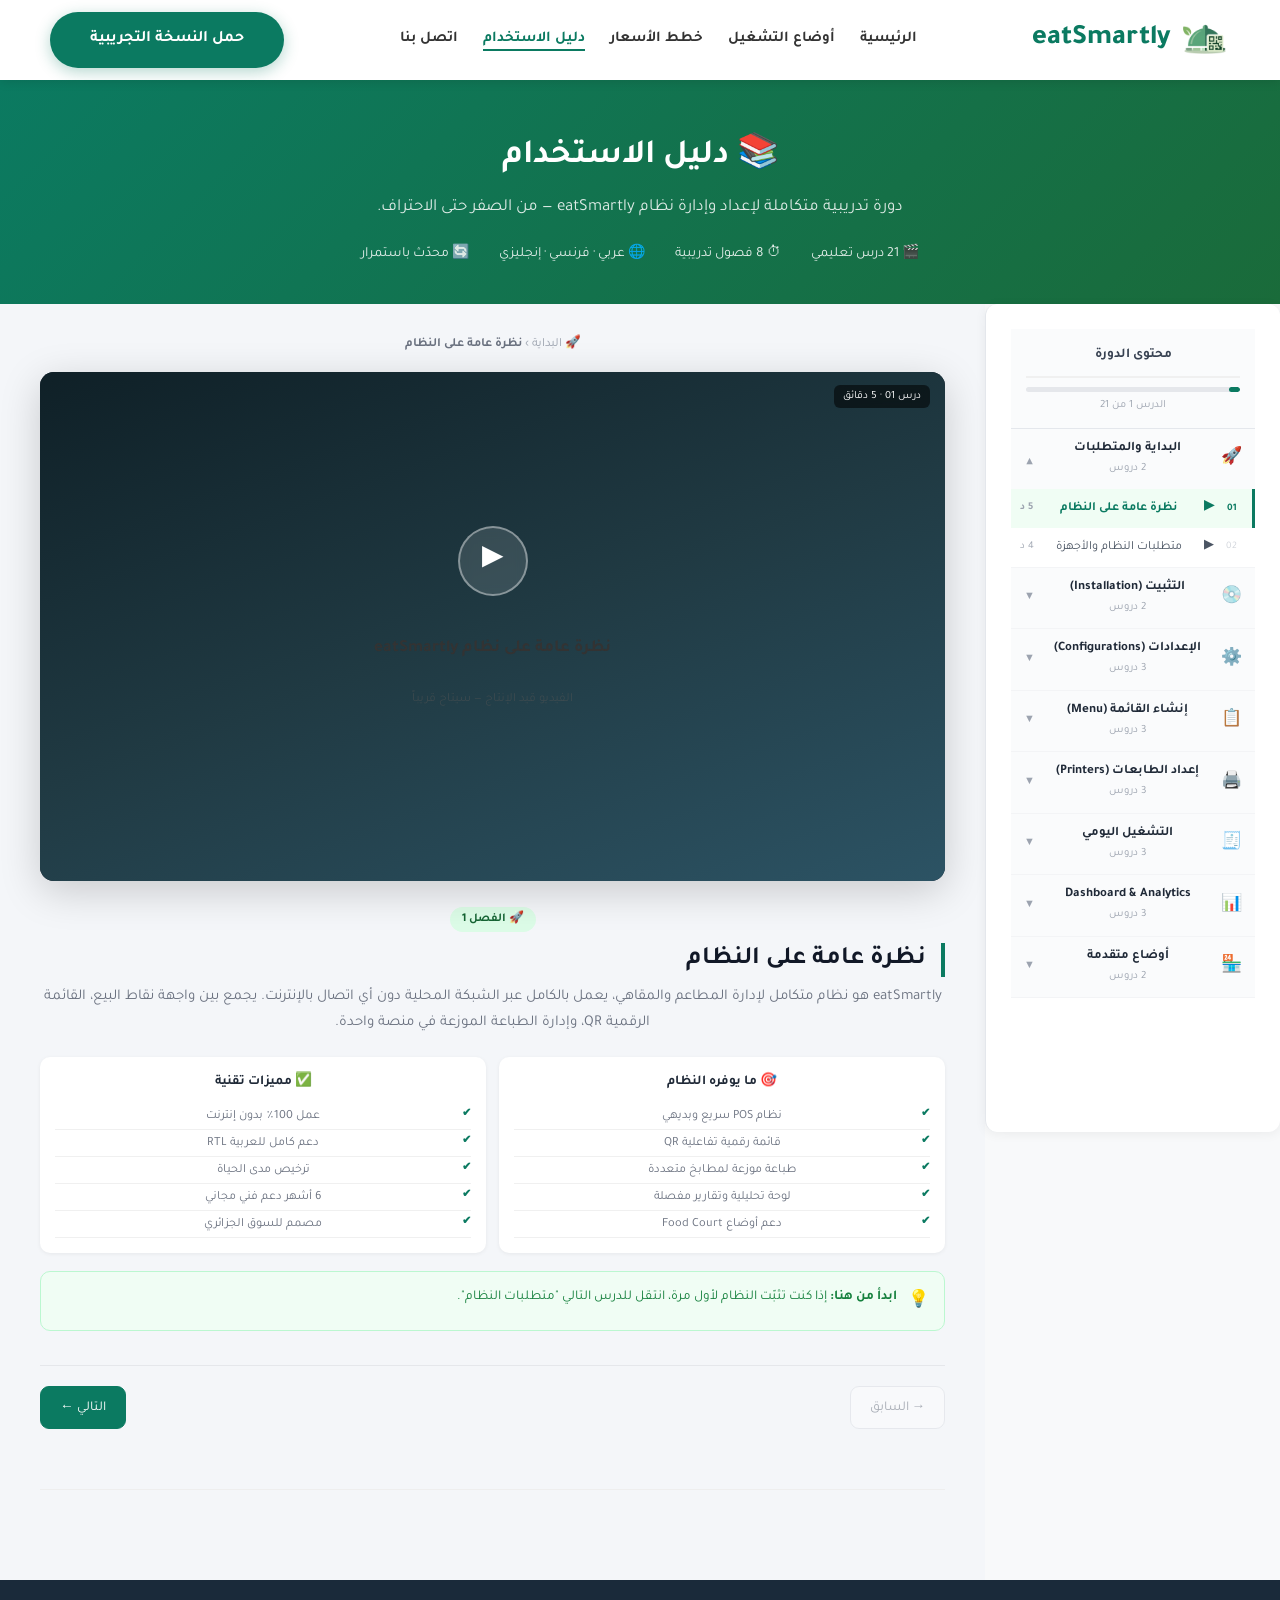
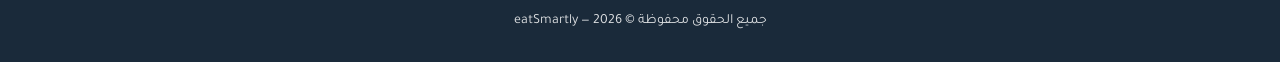
==== commit 09735b03: "add new pricing html page" ====
--- a/documentation.html
+++ b/documentation.html
@@ -23,6 +23,9 @@
                 <a href="scenarios.html">أوضاع التشغيل</a>
             </li>
             <li>
+                    <a href="pricing.html">خطط الأسعار</a>
+                </li>
+            <li>
                 <a href="documentation.html" class="active-page">دليل الاستخدام</a>
             </li>
             <li>
--- a/css/styles.css
+++ b/css/styles.css
@@ -27,7 +27,7 @@
 /* ── Header & Navigation ───────────────────────────────── */
 header {
     background-color: var(--white);
-    padding: 20px 50px;
+    padding: 12px 50px;
     display: flex;
     justify-content: space-between;
     align-items: center;
@@ -122,9 +122,52 @@
     background-color: #c0392b;
 }
 
+/* ── Read More Toggle ──────────────────────────────────── */
+.read-more-btn {
+    display: inline-flex;
+    align-items: center;
+    gap: 5px;
+    background: none;
+    border: none;
+    color: var(--primary-color);
+    font-family: 'Tajawal', sans-serif;
+    font-size: 15px;
+    font-weight: 700;
+    cursor: pointer;
+    padding: 4px 0;
+    margin-top: 6px;
+    text-decoration: underline;
+    text-underline-offset: 3px;
+    transition: color 0.2s;
+}
+
+.read-more-btn:hover {
+    color: #085e4a;
+}
+
+.read-more-btn .rm-arrow {
+    display: inline-block;
+    font-style: normal;
+    transition: transform 0.3s ease;
+    line-height: 1;
+}
+
+.read-more-btn.expanded .rm-arrow {
+    transform: rotate(180deg);
+}
+
+.feature-extra {
+    display: none;
+    overflow: hidden;
+}
+
+.feature-extra.expanded {
+    display: block;
+}
+
 /* ── Layout ────────────────────────────────────────────── */
 section {
-    padding: 80px 20px;
+    padding: 60px 20px;
     text-align: center;
 }
 
@@ -178,9 +221,19 @@
 }
 
 @keyframes float-food {
-    0%, 100% { transform: translateY(0px) rotate(0deg); }
-    33%       { transform: translateY(-18px) rotate(8deg); }
-    66%       { transform: translateY(10px) rotate(-6deg); }
+
+    0%,
+    100% {
+        transform: translateY(0px) rotate(0deg);
+    }
+
+    33% {
+        transform: translateY(-18px) rotate(8deg);
+    }
+
+    66% {
+        transform: translateY(10px) rotate(-6deg);
+    }
 }
 
 #hero h1 {
@@ -217,7 +270,7 @@
 .hero-image {
     max-width: 900px;
     margin: 0 auto;
-    border-radius: 15px;
+    border-radius: 10px;
     box-shadow: 0 20px 60px rgba(0, 0, 0, 0.3);
     overflow: hidden;
     background: var(--white);
@@ -299,7 +352,7 @@
 
 /* ── Feature Detail Sections ───────────────────────────── */
 .feature-detail {
-    padding: 100px 20px;
+    /* padding: 100px 20px; */
     overflow: hidden;
     background-color: var(--secondary-color);
 }
@@ -312,8 +365,8 @@
     max-width: 1200px;
     margin: 0 auto;
     display: grid;
-    grid-template-columns: 1fr 1fr;
-    gap: 60px;
+    grid-template-columns: 3fr auto 2fr;
+    gap: 50px;
     align-items: center;
 }
 
@@ -327,18 +380,27 @@
 }
 
 .feature-text h2 {
-    font-size: 38px;
+    font-size: 33px;
     color: var(--primary-color);
     margin-bottom: 25px;
     text-align: right;
 }
 
 .feature-text p {
-    font-size: 18px;
-    line-height: 1.9;
+    font-size: 17px;
+    line-height: 2;
     color: #555;
-    margin-bottom: 20px;
+    margin-bottom: 26px;
     text-align: right;
+    padding-right: 16px;
+    border-right: 3px solid transparent;
+}
+
+.feature-text p:first-of-type {
+    font-size: 17px;
+    color: #3a3a3a;
+    font-weight: 500;
+    /* border-right-color: var(--primary-color); */
 }
 
 .feature-text ul {
@@ -373,85 +435,301 @@
     box-shadow: 0 10px 40px rgba(0, 0, 0, 0.1);
 }
 
-/* ── Features Grid ─────────────────────────────────────── */
-.features-grid {
-    display: grid;
-    grid-template-columns: repeat(auto-fit, minmax(350px, 1fr));
-    gap: 40px;
-}
-
-.feature-card {
-    background: var(--white);
-    border-radius: 15px;
-    box-shadow: 0 5px 20px rgba(0, 0, 0, 0.05);
+/* ── Feature Image Slider ─────────────────────────────── */
+.feature-single-image {
+    border-radius: 18px;
     overflow: hidden;
-    transition: transform 0.3s;
-}
-
-.feature-card:hover {
-    transform: translateY(-5px);
-}
-
-.feature-img {
+}
+
+.feature-single-image img {
     width: 100%;
-    height: 250px;
-    background: linear-gradient(135deg, #f5f7fa 0%, #c3cfe2 100%);
-    padding: 20px;
-    display: flex;
+    height: 500px;
+    object-fit: contain;
+    display: block;
+    border-radius: 18px;
+}
+
+.feature-image-slider {
+    position: relative;
+    border-radius: 18px;
+    background: transparent;
+    padding: 0;
+    user-select: none;
+    -webkit-user-select: none;
+    cursor: grab;
+}
+
+.feature-image-slider:active {
+    cursor: grabbing;
+}
+
+/* Viewport clips the sliding track */
+.slider-viewport {
+    position: relative;
+    border-radius: 10px;
+    overflow: hidden;
+    /* box-shadow:
+        0 0 0 3px var(--primary-color),
+        0 20px 55px rgba(11, 122, 97, 0.18),
+        0 6px 18px rgba(0, 0, 0, 0.10); */
+}
+
+.slider-track {
+    display: flex;
+    direction: ltr;
+    transition: transform 0.45s cubic-bezier(0.4, 0, 0.2, 1);
+    will-change: transform;
+}
+
+.slider-track .slide {
+    flex: 0 0 100%;
+    max-width: 100%;
+    background: #fff;
+}
+
+.slider-track .slide img {
+    width: 100%;
+    height: 500px;
+    object-fit: cover;
+    display: block;
+}
+
+/* Dots sit below the viewport, inside the gradient frame */
+.slider-dots {
+    display: flex;
+    justify-content: center;
+    gap: 9px;
+    margin-top: 0;
+}
+
+/* Manual slider controls: prev/next arrows + dots */
+.slider-controls {
+    display: flex;
+    flex-direction: column;
     align-items: center;
     justify-content: center;
-    overflow: hidden;
-}
-
-.feature-img img {
-    max-width: 100%;
-    max-height: 100%;
+    gap: 16px;
+    align-self: center;
+}
+
+.slider-prev,
+.slider-next {
+    background: var(--primary-color);
+    color: #fff;
+    border: none;
+    border-radius: 50%;
+    width: 30px;
+    height: 30px;
+    font-size: 13px;
+    line-height: 1;
+    cursor: pointer;
+    display: flex;
+    align-items: center;
+    justify-content: center;
+    transition: background 0.2s, transform 0.15s;
+    flex-shrink: 0;
+    padding: 0;
+}
+
+.slider-prev:hover,
+.slider-next:hover {
+    background: #095f4c;
+    transform: scale(1.1);
+}
+
+.slider-prev:focus-visible,
+.slider-next:focus-visible {
+    outline: 2px solid var(--primary-color);
+    outline-offset: 3px;
+}
+
+.slider-dot {
+    width: 9px;
+    height: 9px;
+    border-radius: 50%;
+    background: rgba(255, 255, 255, 0.4);
+    cursor: pointer;
+    transition: background 0.25s, transform 0.25s;
+    border: 2px solid #0b7a61;
+    padding: 0;
+    outline: none;
+}
+
+.slider-dot.active {
+    background: #0b7a61;
+    transform: scale(1.35);
+    border-color: #fff;
+}
+
+.slider-dot:focus-visible {
+    outline: 2px solid rgba(255, 255, 255, 0.9);
+    outline-offset: 2px;
+}
+
+/* ── Slider image click cursor ──────────────────────────── */
+.feature-detail .slide img {
+    cursor: zoom-in;
+}
+
+/* ── Image Lightbox ─────────────────────────────────────── */
+.lightbox-overlay {
+    display: none;
+    position: fixed;
+    inset: 0;
+    background: rgba(0, 0, 0, 0.88);
+    z-index: 9999;
+    align-items: center;
+    justify-content: center;
+    cursor: zoom-out;
+}
+
+.lightbox-overlay.active {
+    display: flex;
+    animation: lightboxFadeIn 0.2s ease;
+}
+
+@keyframes lightboxFadeIn {
+    from {
+        opacity: 0;
+    }
+
+    to {
+        opacity: 1;
+    }
+}
+
+.lightbox-img {
+    max-width: 90vw;
+    max-height: 88vh;
     object-fit: contain;
-}
-
-.feature-content {
-    padding: 25px;
-}
-
-.feature-card h3 {
-    color: var(--primary-color);
-    margin-bottom: 15px;
-    font-size: 22px;
-}
-
-.feature-card p {
-    color: #666;
+    border-radius: 10px;
+    box-shadow: 0 8px 50px rgba(0, 0, 0, 0.6);
+    cursor: default;
+    animation: lightboxZoomIn 0.25s cubic-bezier(0.4, 0, 0.2, 1);
+}
+
+@keyframes lightboxZoomIn {
+    from {
+        opacity: 0;
+        transform: scale(0.9);
+    }
+
+    to {
+        opacity: 1;
+        transform: scale(1);
+    }
+}
+
+.lightbox-close {
+    position: fixed;
+    top: 16px;
+    left: 24px;
+    background: rgba(255, 255, 255, 0.12);
+    border: 2px solid rgba(255, 255, 255, 0.35);
+    border-radius: 50%;
+    color: #fff;
+    font-size: 26px;
+    line-height: 1;
+    width: 44px;
+    height: 44px;
+    cursor: pointer;
+    display: flex;
+    align-items: center;
+    justify-content: center;
+    z-index: 10000;
+    transition: background 0.2s, transform 0.15s;
+}
+
+.lightbox-close:hover {
+    background: rgba(255, 255, 255, 0.25);
+    transform: scale(1.1);
+}
+
+/* ── Features — VS Code "Code with extensions" style ──────── */
+#features {
+    background: #f5f7fa;
+    padding: 90px 20px;
+}
+
+.ext-layout {
+    display: grid;
+    grid-template-columns: 1fr 2.2fr;
+    gap: 60px;
+    align-items: center;
+}
+
+/* Intro panel */
+.ext-intro h2 {
+    color: var(--text-color);
+    font-size: 32px;
+    line-height: 1.35;
+    margin-bottom: 18px;
+}
+
+.ext-intro>p {
+    color: #555;
     font-size: 15px;
-}
-
-.feature-card ul {
-    list-style: none;
-    padding: 0;
+    line-height: 1.85;
+    margin-bottom: 28px;
+}
+
+.ext-more-link {
+    display: block;
+    margin-top: 16px;
+    color: #999;
+    font-size: 14px;
+    text-decoration: none;
+    transition: color 0.2s;
+}
+
+.ext-more-link:hover {
+    color: var(--primary-color);
+}
+
+/* Cards grid */
+.ext-grid {
+    display: grid;
+    grid-template-columns: repeat(3, 1fr);
+    gap: 14px;
+}
+
+.ext-card {
+    background: #ffffff;
+    border: 1px solid #e4e8ed;
+    border-radius: 12px;
+    padding: 20px 18px;
+    transition: background 0.2s, border-color 0.25s, transform 0.2s;
+    cursor: default;
+}
+
+.ext-card:hover {
+    background: #f0faf6;
+    border-color: var(--primary-color);
+    transform: translateY(-3px);
+    box-shadow: 0 6px 20px rgba(11, 122, 97, 0.1);
+}
+
+.ext-icon {
+    font-size: 30px;
+    display: block;
+    margin-bottom: 12px;
+    line-height: 1;
+}
+
+.ext-card strong {
+    display: block;
+    color: var(--text-color);
+    font-size: 14px;
+    font-weight: 700;
+    margin-bottom: 7px;
+    line-height: 1.4;
+}
+
+.ext-card p {
+    color: #777;
+    font-size: 12.5px;
+    line-height: 1.65;
     margin: 0;
-}
-
-.feature-card ul li {
-    color: #555;
-    font-size: 14.5px;
-    line-height: 1.7;
-    padding: 4px 0 4px 0;
-    border-bottom: 1px solid #f2f2f2;
-    padding-inline-start: 20px;
-    position: relative;
-    text-align: right;
-}
-
-.feature-card ul li::before {
-    content: "✔";
-    color: var(--primary-color);
-    font-size: 12px;
-    position: absolute;
-    inset-inline-start: 0;
-    top: 6px;
-}
-
-.feature-card ul li:last-child {
-    border-bottom: none;
 }
 
 /* ── UI Gallery ────────────────────────────────────────── */
@@ -479,10 +757,23 @@
     scrollbar-color: var(--primary-color) #f0f0f0;
 }
 
-.gallery-scroll::-webkit-scrollbar { height: 8px; }
-.gallery-scroll::-webkit-scrollbar-track { background: #f0f0f0; border-radius: 10px; }
-.gallery-scroll::-webkit-scrollbar-thumb { background: var(--primary-color); border-radius: 10px; }
-.gallery-scroll::-webkit-scrollbar-thumb:hover { background: #085e4a; }
+.gallery-scroll::-webkit-scrollbar {
+    height: 8px;
+}
+
+.gallery-scroll::-webkit-scrollbar-track {
+    background: #f0f0f0;
+    border-radius: 10px;
+}
+
+.gallery-scroll::-webkit-scrollbar-thumb {
+    background: var(--primary-color);
+    border-radius: 10px;
+}
+
+.gallery-scroll::-webkit-scrollbar-thumb:hover {
+    background: #085e4a;
+}
 
 .gallery-item {
     flex: 0 0 auto;
@@ -494,7 +785,9 @@
     transition: transform 0.3s;
 }
 
-.gallery-item:hover { transform: translateY(-10px); }
+.gallery-item:hover {
+    transform: translateY(-10px);
+}
 
 .gallery-item img {
     width: 100%;
@@ -509,8 +802,16 @@
     background: var(--white);
 }
 
-.gallery-caption h3 { color: var(--primary-color); margin-bottom: 10px; font-size: 20px; }
-.gallery-caption p { color: #666; font-size: 14px; }
+.gallery-caption h3 {
+    color: var(--primary-color);
+    margin-bottom: 10px;
+    font-size: 20px;
+}
+
+.gallery-caption p {
+    color: #666;
+    font-size: 14px;
+}
 
 /* ── CTA Banner ────────────────────────────────────────── */
 #cta-banner {
@@ -675,7 +976,7 @@
 
 /* ── Scenarios Page ────────────────────────────────────── */
 .scenarios-page {
-    max-width: 960px;
+    max-width: 1100px;
     margin: 0 auto;
     padding: 60px 20px;
 }
@@ -723,7 +1024,7 @@
     margin-bottom: 12px;
 }
 
-.scenario-body > p {
+.scenario-body>p {
     font-size: 16px;
     color: #555;
     line-height: 1.8;
@@ -817,7 +1118,7 @@
     max-width: 100%;
     height: auto;
     border-radius: 8px;
-    box-shadow: 0 2px 12px rgba(0,0,0,0.08);
+    box-shadow: 0 2px 12px rgba(0, 0, 0, 0.08);
 }
 
 /* ── Workflow Section ───────────────────────────────────── */
@@ -1275,10 +1576,25 @@
     letter-spacing: 0.5px;
 }
 
-.changelog-tag.new         { background: #e8f5e9; color: #2e7d32; }
-.changelog-tag.fix         { background: #fff3e0; color: #e65100; }
-.changelog-tag.improvement { background: #e3f2fd; color: #1565c0; }
-.changelog-tag.major       { background: #fce4ec; color: #b71c1c; }
+.changelog-tag.new {
+    background: #e8f5e9;
+    color: #2e7d32;
+}
+
+.changelog-tag.fix {
+    background: #fff3e0;
+    color: #e65100;
+}
+
+.changelog-tag.improvement {
+    background: #e3f2fd;
+    color: #1565c0;
+}
+
+.changelog-tag.major {
+    background: #fce4ec;
+    color: #b71c1c;
+}
 
 .changelog-entry ul {
     list-style: none;
@@ -1300,118 +1616,566 @@
 }
 
 /* ── Documentation Page (documentation.html) ───────────── */
-body.doc-page { background: #f4f6f9; }
+body.doc-page {
+    background: #f4f6f9;
+}
 
 /* Page Hero */
 .doc-page-hero {
     background: linear-gradient(135deg, var(--primary-color) 0%, #1a6b3a 100%);
-    color: #fff; padding: 50px 30px 38px; text-align: center;
-}
-.doc-page-hero h1 { font-size: 34px; margin-bottom: 10px; }
-.doc-page-hero p  { font-size: 17px; opacity: .85; max-width: 580px; margin: 0 auto; }
-.doc-hero-meta { display: flex; justify-content: center; gap: 30px; flex-wrap: wrap; margin-top: 22px; }
-.doc-hero-meta span { font-size: 14px; opacity: .88; }
+    color: #fff;
+    padding: 50px 30px 38px;
+    text-align: center;
+}
+
+.doc-page-hero h1 {
+    font-size: 34px;
+    margin-bottom: 10px;
+}
+
+.doc-page-hero p {
+    font-size: 17px;
+    opacity: .85;
+    max-width: 580px;
+    margin: 0 auto;
+}
+
+.doc-hero-meta {
+    display: flex;
+    justify-content: center;
+    gap: 30px;
+    flex-wrap: wrap;
+    margin-top: 22px;
+}
+
+.doc-hero-meta span {
+    font-size: 14px;
+    opacity: .88;
+}
 
 /* Layout */
-.doc-layout { display: grid; grid-template-columns: 295px 1fr; min-height: calc(100vh - 200px); max-width: 1380px; margin: 0 auto; }
+.doc-layout {
+    display: grid;
+    grid-template-columns: 295px 1fr;
+    min-height: calc(100vh - 200px);
+    max-width: 1380px;
+    margin: 0 auto;
+}
 
 /* Sidebar */
 .doc-sidebar {
-    background: #fff; border-left: 1px solid #e4e7ec;
-    position: sticky; top: 72px; height: calc(100vh - 72px);
-    overflow-y: auto; scrollbar-width: thin; scrollbar-color: #d1d5db #f9f9f9;
-}
-.sidebar-top { padding: 16px 15px 13px; border-bottom: 1px solid #e4e7ec; background: #fafbfc; }
-.sidebar-top h3 { font-size: 13.5px; font-weight: 700; color: #374151; margin: 0 0 9px; }
-.progress-bar { background: #e5e7eb; border-radius: 99px; height: 5px; overflow: hidden; }
-.progress-fill { background: var(--primary-color); height: 100%; width: 0%; transition: width .35s; border-radius: 99px; }
-.progress-label { font-size: 11px; color: #9ca3af; margin-top: 5px; }
+    background: #fff;
+    border-left: 1px solid #e4e7ec;
+    position: sticky;
+    top: 72px;
+    height: calc(100vh - 72px);
+    overflow-y: auto;
+    scrollbar-width: thin;
+    scrollbar-color: #d1d5db #f9f9f9;
+}
+
+.sidebar-top {
+    padding: 16px 15px 13px;
+    border-bottom: 1px solid #e4e7ec;
+    background: #fafbfc;
+}
+
+.sidebar-top h3 {
+    font-size: 13.5px;
+    font-weight: 700;
+    color: #374151;
+    margin: 0 0 9px;
+}
+
+.progress-bar {
+    background: #e5e7eb;
+    border-radius: 99px;
+    height: 5px;
+    overflow: hidden;
+}
+
+.progress-fill {
+    background: var(--primary-color);
+    height: 100%;
+    width: 0%;
+    transition: width .35s;
+    border-radius: 99px;
+}
+
+.progress-label {
+    font-size: 11px;
+    color: #9ca3af;
+    margin-top: 5px;
+}
 
 /* Chapter */
-.doc-chapter { border-bottom: 1px solid #f3f4f6; }
-.chapter-header { display: flex; align-items: center; gap: 9px; padding: 12px 13px; cursor: pointer; background: #fafbfc; transition: background .15s; user-select: none; }
-.chapter-header:hover { background: #f0f9f4; }
-.chapter-icon { font-size: 17px; flex-shrink: 0; }
-.chapter-info { flex: 1; min-width: 0; }
-.chapter-title { font-size: 13px; font-weight: 700; color: #1f2937; line-height: 1.3; }
-.chapter-meta  { font-size: 11px; color: #9ca3af; margin-top: 2px; }
-.chapter-arrow { font-size: 11px; color: #9ca3af; transition: transform .25s; flex-shrink: 0; }
-.doc-chapter.open .chapter-arrow { transform: rotate(180deg); }
-.chapter-lessons { display: none; }
-.doc-chapter.open .chapter-lessons { display: block; }
+.doc-chapter {
+    border-bottom: 1px solid #f3f4f6;
+}
+
+.chapter-header {
+    display: flex;
+    align-items: center;
+    gap: 9px;
+    padding: 12px 13px;
+    cursor: pointer;
+    background: #fafbfc;
+    transition: background .15s;
+    user-select: none;
+}
+
+.chapter-header:hover {
+    background: #f0f9f4;
+}
+
+.chapter-icon {
+    font-size: 17px;
+    flex-shrink: 0;
+}
+
+.chapter-info {
+    flex: 1;
+    min-width: 0;
+}
+
+.chapter-title {
+    font-size: 13px;
+    font-weight: 700;
+    color: #1f2937;
+    line-height: 1.3;
+}
+
+.chapter-meta {
+    font-size: 11px;
+    color: #9ca3af;
+    margin-top: 2px;
+}
+
+.chapter-arrow {
+    font-size: 11px;
+    color: #9ca3af;
+    transition: transform .25s;
+    flex-shrink: 0;
+}
+
+.doc-chapter.open .chapter-arrow {
+    transform: rotate(180deg);
+}
+
+.chapter-lessons {
+    display: none;
+}
+
+.doc-chapter.open .chapter-lessons {
+    display: block;
+}
 
 /* Lesson item */
-.doc-lesson { display: flex; align-items: center; gap: 9px; padding: 9px 12px 9px 9px; cursor: pointer; transition: background .12s; border-right: 3px solid transparent; color: #4b5563; }
-.doc-lesson:hover { background: #f9fafb; }
-.doc-lesson.active { background: #f0fdf4; border-right-color: var(--primary-color); color: var(--primary-color); font-weight: 700; }
-.lesson-num  { font-size: 10px; color: #d1d5db; width: 17px; text-align: center; flex-shrink: 0; }
-.lesson-ico  { font-size: 13px; flex-shrink: 0; }
-.lesson-text { font-size: 12.5px; flex: 1; line-height: 1.4; }
-.lesson-dur  { font-size: 10.5px; color: #9ca3af; flex-shrink: 0; white-space: nowrap; }
-.doc-lesson.active .lesson-num { color: var(--primary-color); }
+.doc-lesson {
+    display: flex;
+    align-items: center;
+    gap: 9px;
+    padding: 9px 12px 9px 9px;
+    cursor: pointer;
+    transition: background .12s;
+    border-right: 3px solid transparent;
+    color: #4b5563;
+}
+
+.doc-lesson:hover {
+    background: #f9fafb;
+}
+
+.doc-lesson.active {
+    background: #f0fdf4;
+    border-right-color: var(--primary-color);
+    color: var(--primary-color);
+    font-weight: 700;
+}
+
+.lesson-num {
+    font-size: 10px;
+    color: #d1d5db;
+    width: 17px;
+    text-align: center;
+    flex-shrink: 0;
+}
+
+.lesson-ico {
+    font-size: 13px;
+    flex-shrink: 0;
+}
+
+.lesson-text {
+    font-size: 12.5px;
+    flex: 1;
+    line-height: 1.4;
+}
+
+.lesson-dur {
+    font-size: 10.5px;
+    color: #9ca3af;
+    flex-shrink: 0;
+    white-space: nowrap;
+}
+
+.doc-lesson.active .lesson-num {
+    color: var(--primary-color);
+}
 
 /* Main */
-.doc-main { padding: 30px 40px; background: #f4f6f9; }
-.doc-section { display: none; }
-.doc-section.active { display: block; animation: sIn .28s ease; }
-@keyframes sIn { from { opacity:0; transform:translateY(8px); } to { opacity:1; transform:translateY(0); } }
+.doc-main {
+    padding: 30px 40px;
+    background: #f4f6f9;
+}
+
+.doc-section {
+    display: none;
+}
+
+.doc-section.active {
+    display: block;
+    animation: sIn .28s ease;
+}
+
+@keyframes sIn {
+    from {
+        opacity: 0;
+        transform: translateY(8px);
+    }
+
+    to {
+        opacity: 1;
+        transform: translateY(0);
+    }
+}
 
 /* Breadcrumb */
-.doc-breadcrumb { font-size: 12.5px; color: #9ca3af; margin-bottom: 18px; }
-.doc-breadcrumb b { color: #6b7280; }
+.doc-breadcrumb {
+    font-size: 12.5px;
+    color: #9ca3af;
+    margin-bottom: 18px;
+}
+
+.doc-breadcrumb b {
+    color: #6b7280;
+}
 
 /* Video */
-.doc-video { background: #111827; border-radius: 14px; overflow: hidden; margin-bottom: 26px; aspect-ratio: 16/9; display: flex; align-items: center; justify-content: center; position: relative; box-shadow: 0 10px 40px rgba(0,0,0,.18); cursor: pointer; }
-.doc-video iframe { position: absolute; inset: 0; width: 100%; height: 100%; border: none; }
-.video-thumb { position: absolute; inset: 0; display: flex; flex-direction: column; align-items: center; justify-content: center; gap: 14px; background: linear-gradient(160deg,#0f2027,#203a43,#2c5364); color: #fff; }
-.play-btn { width: 70px; height: 70px; background: rgba(255,255,255,.12); border: 2.5px solid rgba(255,255,255,.4); border-radius: 50%; display: flex; align-items: center; justify-content: center; font-size: 28px; transition: all .2s; backdrop-filter: blur(6px); }
-.doc-video:hover .play-btn { background: var(--primary-color); border-color: var(--primary-color); transform: scale(1.1); }
-.video-thumb h3 { font-size: 17px; text-align: center; padding: 0 28px; font-weight: 700; }
-.video-thumb p  { font-size: 12.5px; opacity: .5; }
-.video-badge { position: absolute; top: 13px; right: 15px; background: rgba(0,0,0,.55); color: #fff; font-size: 11px; padding: 3px 9px; border-radius: 6px; backdrop-filter: blur(4px); }
+.doc-video {
+    background: #111827;
+    border-radius: 14px;
+    overflow: hidden;
+    margin-bottom: 26px;
+    aspect-ratio: 16/9;
+    display: flex;
+    align-items: center;
+    justify-content: center;
+    position: relative;
+    box-shadow: 0 10px 40px rgba(0, 0, 0, .18);
+    cursor: pointer;
+}
+
+.doc-video iframe {
+    position: absolute;
+    inset: 0;
+    width: 100%;
+    height: 100%;
+    border: none;
+}
+
+.video-thumb {
+    position: absolute;
+    inset: 0;
+    display: flex;
+    flex-direction: column;
+    align-items: center;
+    justify-content: center;
+    gap: 14px;
+    background: linear-gradient(160deg, #0f2027, #203a43, #2c5364);
+    color: #fff;
+}
+
+.play-btn {
+    width: 70px;
+    height: 70px;
+    background: rgba(255, 255, 255, .12);
+    border: 2.5px solid rgba(255, 255, 255, .4);
+    border-radius: 50%;
+    display: flex;
+    align-items: center;
+    justify-content: center;
+    font-size: 28px;
+    transition: all .2s;
+    backdrop-filter: blur(6px);
+}
+
+.doc-video:hover .play-btn {
+    background: var(--primary-color);
+    border-color: var(--primary-color);
+    transform: scale(1.1);
+}
+
+.video-thumb h3 {
+    font-size: 17px;
+    text-align: center;
+    padding: 0 28px;
+    font-weight: 700;
+}
+
+.video-thumb p {
+    font-size: 12.5px;
+    opacity: .5;
+}
+
+.video-badge {
+    position: absolute;
+    top: 13px;
+    right: 15px;
+    background: rgba(0, 0, 0, .55);
+    color: #fff;
+    font-size: 11px;
+    padding: 3px 9px;
+    border-radius: 6px;
+    backdrop-filter: blur(4px);
+}
 
 /* Section header */
-.section-head { margin-bottom: 20px; }
-.section-head h2 { font-size: 25px; color: #111827; margin-bottom: 7px; line-height: 1.35; }
-.section-head p  { color: #6b7280; font-size: 15px; line-height: 1.78; }
-.section-tag { display: inline-flex; align-items: center; gap: 5px; background: #dcfce7; color: #166534; border-radius: 20px; padding: 3px 12px; font-size: 12px; font-weight: 700; margin-bottom: 11px; }
+.section-head {
+    margin-bottom: 20px;
+}
+
+.section-head h2 {
+    font-size: 25px;
+    color: #111827;
+    margin-bottom: 7px;
+    line-height: 1.35;
+}
+
+.section-head p {
+    color: #6b7280;
+    font-size: 15px;
+    line-height: 1.78;
+}
+
+.section-tag {
+    display: inline-flex;
+    align-items: center;
+    gap: 5px;
+    background: #dcfce7;
+    color: #166534;
+    border-radius: 20px;
+    padding: 3px 12px;
+    font-size: 12px;
+    font-weight: 700;
+    margin-bottom: 11px;
+}
 
 /* Steps block */
-.steps-block { background: #fff; border-radius: 12px; padding: 22px; margin: 18px 0; box-shadow: 0 1px 5px rgba(0,0,0,.06); }
-.steps-block h3 { font-size: 15.5px; font-weight: 700; color: #1f2937; margin: 0 0 16px; padding-bottom: 11px; border-bottom: 1px solid #f3f4f6; }
-.step-list { list-style: none; padding: 0; margin: 0; }
-.step-list li { display: flex; gap: 13px; padding: 11px 0; border-bottom: 1px solid #f9fafb; align-items: flex-start; }
-.step-list li:last-child { border-bottom: none; padding-bottom: 0; }
-.snum { width: 26px; height: 26px; min-width: 26px; background: var(--primary-color); color: #fff; border-radius: 50%; display: flex; align-items: center; justify-content: center; font-size: 12px; font-weight: 700; margin-top: 1px; }
-.sbody { flex: 1; }
-.sbody strong { display: block; font-size: 14px; color: #1f2937; margin-bottom: 3px; }
-.sbody span   { font-size: 13px; color: #6b7280; line-height: 1.65; }
+.steps-block {
+    background: #fff;
+    border-radius: 12px;
+    padding: 22px;
+    margin: 18px 0;
+    box-shadow: 0 1px 5px rgba(0, 0, 0, .06);
+}
+
+.steps-block h3 {
+    font-size: 15.5px;
+    font-weight: 700;
+    color: #1f2937;
+    margin: 0 0 16px;
+    padding-bottom: 11px;
+    border-bottom: 1px solid #f3f4f6;
+}
+
+.step-list {
+    list-style: none;
+    padding: 0;
+    margin: 0;
+}
+
+.step-list li {
+    display: flex;
+    gap: 13px;
+    padding: 11px 0;
+    border-bottom: 1px solid #f9fafb;
+    align-items: flex-start;
+}
+
+.step-list li:last-child {
+    border-bottom: none;
+    padding-bottom: 0;
+}
+
+.snum {
+    width: 26px;
+    height: 26px;
+    min-width: 26px;
+    background: var(--primary-color);
+    color: #fff;
+    border-radius: 50%;
+    display: flex;
+    align-items: center;
+    justify-content: center;
+    font-size: 12px;
+    font-weight: 700;
+    margin-top: 1px;
+}
+
+.sbody {
+    flex: 1;
+}
+
+.sbody strong {
+    display: block;
+    font-size: 14px;
+    color: #1f2937;
+    margin-bottom: 3px;
+}
+
+.sbody span {
+    font-size: 13px;
+    color: #6b7280;
+    line-height: 1.65;
+}
 
 /* Info boxes */
-.ibox { display: flex; gap: 11px; align-items: flex-start; padding: 14px 15px; border-radius: 10px; margin: 16px 0; font-size: 13.5px; line-height: 1.72; }
-.ibox-tip  { background: #f0fdf4; border: 1px solid #bbf7d0; color: #15803d; }
-.ibox-warn { background: #fffbeb; border: 1px solid #fde68a; color: #b45309; }
-.ibox-info { background: #eff6ff; border: 1px solid #bfdbfe; color: #1d4ed8; }
-.ibox-ico  { font-size: 17px; flex-shrink: 0; margin-top: 1px; }
+.ibox {
+    display: flex;
+    gap: 11px;
+    align-items: flex-start;
+    padding: 14px 15px;
+    border-radius: 10px;
+    margin: 16px 0;
+    font-size: 13.5px;
+    line-height: 1.72;
+}
+
+.ibox-tip {
+    background: #f0fdf4;
+    border: 1px solid #bbf7d0;
+    color: #15803d;
+}
+
+.ibox-warn {
+    background: #fffbeb;
+    border: 1px solid #fde68a;
+    color: #b45309;
+}
+
+.ibox-info {
+    background: #eff6ff;
+    border: 1px solid #bfdbfe;
+    color: #1d4ed8;
+}
+
+.ibox-ico {
+    font-size: 17px;
+    flex-shrink: 0;
+    margin-top: 1px;
+}
 
 /* Code */
-.doc-code { background: #1e293b; color: #e2e8f0; border-radius: 10px; padding: 15px 17px; font-family: 'Courier New',monospace; font-size: 13px; white-space: pre; direction: ltr; text-align: left; overflow-x: auto; margin: 13px 0; }
+.doc-code {
+    background: #1e293b;
+    color: #e2e8f0;
+    border-radius: 10px;
+    padding: 15px 17px;
+    font-family: 'Courier New', monospace;
+    font-size: 13px;
+    white-space: pre;
+    direction: ltr;
+    text-align: left;
+    overflow-x: auto;
+    margin: 13px 0;
+}
 
 /* Info grid */
-.info-grid { display: grid; grid-template-columns: 1fr 1fr; gap: 13px; margin: 18px 0; }
-.info-card { background: #fff; border-radius: 10px; padding: 15px; box-shadow: 0 1px 4px rgba(0,0,0,.06); }
-.info-card h4 { font-size: 13.5px; font-weight: 700; color: #1f2937; margin: 0 0 9px; }
-.info-card ul { list-style: none; padding: 0; margin: 0; }
-.info-card ul li { font-size: 12.5px; color: #6b7280; padding: 3px 0; }
-.info-card ul li::before { content: "✔ "; color: var(--primary-color); font-size: 11px; }
+.info-grid {
+    display: grid;
+    grid-template-columns: 1fr 1fr;
+    gap: 13px;
+    margin: 18px 0;
+}
+
+.info-card {
+    background: #fff;
+    border-radius: 10px;
+    padding: 15px;
+    box-shadow: 0 1px 4px rgba(0, 0, 0, .06);
+}
+
+.info-card h4 {
+    font-size: 13.5px;
+    font-weight: 700;
+    color: #1f2937;
+    margin: 0 0 9px;
+}
+
+.info-card ul {
+    list-style: none;
+    padding: 0;
+    margin: 0;
+}
+
+.info-card ul li {
+    font-size: 12.5px;
+    color: #6b7280;
+    padding: 3px 0;
+}
+
+.info-card ul li::before {
+    content: "✔ ";
+    color: var(--primary-color);
+    font-size: 11px;
+}
 
 /* Nav */
-.doc-nav { display: flex; justify-content: space-between; margin-top: 34px; padding-top: 20px; border-top: 1px solid #e5e7eb; gap: 12px; }
-.nav-btn { display: flex; align-items: center; gap: 8px; padding: 11px 19px; border-radius: 9px; border: 1.5px solid #d1d5db; background: #fff; color: #374151; font-family: 'Tajawal',sans-serif; font-size: 13.5px; cursor: pointer; transition: all .18s; text-decoration: none; }
-.nav-btn:hover { border-color: var(--primary-color); color: var(--primary-color); }
-.nav-btn.primary { background: var(--primary-color); color: #fff; border-color: var(--primary-color); }
-.nav-btn.primary:hover { background: #166534; }
-.nav-btn:disabled { opacity: .4; pointer-events: none; }
+.doc-nav {
+    display: flex;
+    justify-content: space-between;
+    margin-top: 34px;
+    padding-top: 20px;
+    border-top: 1px solid #e5e7eb;
+    gap: 12px;
+}
+
+.nav-btn {
+    display: flex;
+    align-items: center;
+    gap: 8px;
+    padding: 11px 19px;
+    border-radius: 9px;
+    border: 1.5px solid #d1d5db;
+    background: #fff;
+    color: #374151;
+    font-family: 'Tajawal', sans-serif;
+    font-size: 13.5px;
+    cursor: pointer;
+    transition: all .18s;
+    text-decoration: none;
+}
+
+.nav-btn:hover {
+    border-color: var(--primary-color);
+    color: var(--primary-color);
+}
+
+.nav-btn.primary {
+    background: var(--primary-color);
+    color: #fff;
+    border-color: var(--primary-color);
+}
+
+.nav-btn.primary:hover {
+    background: #166534;
+}
+
+.nav-btn:disabled {
+    opacity: .4;
+    pointer-events: none;
+}
 
 /* ── Hamburger / Mobile Nav ─────────────────────────────── */
 .menu-toggle {
@@ -1425,6 +2189,7 @@
     z-index: 1100;
     flex-shrink: 0;
 }
+
 .menu-toggle span {
     display: block;
     width: 24px;
@@ -1433,9 +2198,19 @@
     border-radius: 3px;
     transition: all 0.3s;
 }
-.menu-toggle.open span:nth-child(1) { transform: translateY(7.5px) rotate(45deg); }
-.menu-toggle.open span:nth-child(2) { opacity: 0; transform: scaleX(0); }
-.menu-toggle.open span:nth-child(3) { transform: translateY(-7.5px) rotate(-45deg); }
+
+.menu-toggle.open span:nth-child(1) {
+    transform: translateY(7.5px) rotate(45deg);
+}
+
+.menu-toggle.open span:nth-child(2) {
+    opacity: 0;
+    transform: scaleX(0);
+}
+
+.menu-toggle.open span:nth-child(3) {
+    transform: translateY(-7.5px) rotate(-45deg);
+}
 
 /* ── Responsive ────────────────────────────────────────── */
 @media (max-width: 1024px) {
@@ -1443,21 +2218,40 @@
         grid-template-columns: 220px 1fr;
         gap: 30px;
     }
-    .gallery-item { width: 480px; }
-    .features-grid {
-        grid-template-columns: repeat(auto-fit, minmax(280px, 1fr));
-    }
-    .feature-detail-content { gap: 40px; }
+
+    .gallery-item {
+        width: 480px;
+    }
+
+    .ext-layout {
+        grid-template-columns: 1fr;
+        gap: 40px;
+    }
+
+    .ext-grid {
+        grid-template-columns: repeat(3, 1fr);
+    }
+
+    .feature-detail-content {
+        gap: 40px;
+    }
 }
 
 @media (max-width: 768px) {
+
     /* ── Header / Nav ─── */
     header {
         padding: 14px 20px;
         position: relative;
     }
-    .menu-toggle { display: flex; }
-    header > .btn { display: none; }
+
+    .menu-toggle {
+        display: flex;
+    }
+
+    header>.btn {
+        display: none;
+    }
 
     nav {
         position: absolute;
@@ -1471,83 +2265,192 @@
         transition: max-height 0.32s ease-out;
         z-index: 999;
     }
-    nav.open { max-height: 380px; }
+
+    nav.open {
+        max-height: 380px;
+    }
+
     nav ul {
         display: flex;
         flex-direction: column;
         gap: 0;
         padding: 8px 0 14px;
     }
+
     nav a {
         padding: 12px 24px;
         font-size: 15px;
         border-bottom: 1px solid #f3f4f6;
         display: block;
     }
-    nav a:hover { padding-right: 30px; }
+
+    nav a:hover {
+        padding-right: 30px;
+    }
 
     /* ── Hero ─── */
-    #hero { padding: 80px 20px 60px; }
-    #hero h1 { font-size: 30px; }
-    #hero p  { font-size: 16px; }
+    #hero {
+        padding: 80px 20px 60px;
+    }
+
+    #hero h1 {
+        font-size: 30px;
+    }
+
+    #hero p {
+        font-size: 16px;
+    }
+
     .hero-actions {
         flex-direction: column;
         align-items: stretch;
     }
-    .hero-actions .btn { width: 100%; text-align: center; }
+
+    .hero-actions .btn {
+        width: 100%;
+        text-align: center;
+    }
 
     /* ── Features ─── */
-    .feature-img { height: 200px; }
-    .features-grid,
-    .pricing-grid { grid-template-columns: 1fr; }
+    .ext-grid {
+        grid-template-columns: repeat(2, 1fr);
+    }
+
+    .pricing-grid {
+        grid-template-columns: 1fr;
+    }
 
     /* ── Feature Detail ─── */
     .feature-detail-content {
         grid-template-columns: 1fr;
         gap: 30px;
     }
-    .feature-detail.alt .feature-detail-content { direction: rtl; }
-    .feature-text h2 { font-size: 26px; }
-    .feature-text p  { font-size: 16px; }
+
+    .feature-detail.alt .feature-detail-content {
+        direction: rtl;
+    }
+
+    .feature-detail-content .feature-text {
+        order: -1;
+    }
+
+    .feature-detail-content .feature-image-slider {
+        order: 0;
+    }
+
+    .feature-detail-content .slider-controls {
+        order: 1;
+    }
+
+    .feature-text h2 {
+        font-size: 26px;
+    }
+
+    .feature-text p {
+        font-size: 16px;
+    }
+
+    .slider-track .slide img {
+        height: 260px;
+    }
+
+    .slider-controls {
+        flex-direction: row;
+    }
+
+    .slider-prev,
+    .slider-next {
+        width: 26px;
+        height: 26px;
+        font-size: 11px;
+    }
 
     /* ── Gallery ─── */
-    .gallery-item { width: 88vw; }
-    .gallery-item img { height: 260px; }
+    .gallery-item {
+        width: 88vw;
+    }
+
+    .gallery-item img {
+        height: 260px;
+    }
 
     /* ── CTA Banner ─── */
-    #cta-banner { padding: 50px 20px; }
+    #cta-banner {
+        padding: 50px 20px;
+    }
+
     .cta-banner-inner {
         flex-direction: column;
         text-align: center;
     }
-    .cta-banner-text { text-align: center; }
-    .cta-banner-text h2 { font-size: 24px; }
+
+    .cta-banner-text {
+        text-align: center;
+    }
+
+    .cta-banner-text h2 {
+        font-size: 24px;
+    }
 
     /* ── Pricing ─── */
-    .pricing-card { padding: 30px 16px; }
+    .pricing-card {
+        padding: 30px 16px;
+    }
 
     /* ── Page heroes ─── */
-    .page-hero { padding: 60px 20px; }
-    .page-hero h1 { font-size: 28px; }
-    .page-hero p  { font-size: 15px; }
-    .doc-page-hero { padding: 36px 20px 28px; }
-    .doc-page-hero h1 { font-size: 26px; }
-    .doc-hero-meta { gap: 14px; }
+    .page-hero {
+        padding: 60px 20px;
+    }
+
+    .page-hero h1 {
+        font-size: 28px;
+    }
+
+    .page-hero p {
+        font-size: 15px;
+    }
+
+    .doc-page-hero {
+        padding: 36px 20px 28px;
+    }
+
+    .doc-page-hero h1 {
+        font-size: 26px;
+    }
+
+    .doc-hero-meta {
+        gap: 14px;
+    }
 
     /* ── Section headings ─── */
-    h2 { font-size: 28px; margin-bottom: 36px; }
+    h2 {
+        font-size: 28px;
+        margin-bottom: 36px;
+    }
 
     /* ── Doc page ─── */
-    .doc-wrapper { grid-template-columns: 1fr; }
-    .doc-sidebar { position: static; }
+    .doc-wrapper {
+        grid-template-columns: 1fr;
+    }
+
+    .doc-sidebar {
+        position: static;
+    }
 
     /* ── Scenarios ─── */
     .scenario-block {
         grid-template-columns: 1fr;
         padding: 28px 22px;
     }
-    .scenario-icon { text-align: center; }
-    .tech-req-grid { grid-template-columns: 1fr; }
+
+    .scenario-icon {
+        text-align: center;
+    }
+
+    .tech-req-grid {
+        grid-template-columns: 1fr;
+    }
+
     .workflow-step:not(:last-child)::before {
         right: 19px;
         left: auto;
@@ -1560,67 +2463,167 @@
     }
 
     /* ── Contact form ─── */
-    form { padding: 0 4px; }
+    form {
+        padding: 0 4px;
+    }
 }
 
 @media (max-width: 860px) {
-    .doc-layout { grid-template-columns: 1fr; }
+    .doc-layout {
+        grid-template-columns: 1fr;
+    }
+
     .doc-sidebar {
         position: static;
         height: auto;
         border-left: none;
         border-bottom: 1px solid #e4e7ec;
     }
-    .doc-main { padding: 20px 16px; }
-    .info-grid { grid-template-columns: 1fr; }
+
+    .doc-main {
+        padding: 20px 16px;
+    }
+
+    .info-grid {
+        grid-template-columns: 1fr;
+    }
 }
 
 @media (max-width: 480px) {
-    header { padding: 12px 16px; }
-    .logo { font-size: 22px; }
-    .logo img { height: 40px; }
-
-    #hero { padding: 70px 16px 50px; }
-    #hero h1 { font-size: 24px; line-height: 1.3; }
-    #hero p  { font-size: 15px; }
-
-    section { padding: 60px 16px; }
-
-    .page-hero { padding: 48px 16px; }
-    .page-hero h1 { font-size: 22px; }
-    .page-hero p  { font-size: 14px; }
-
-    .doc-page-hero h1 { font-size: 20px; }
-    .doc-page-hero p  { font-size: 14px; }
-    .doc-hero-meta { flex-direction: column; gap: 8px; align-items: center; }
-
-    h2 { font-size: 22px; margin-bottom: 26px; }
-
-    .badge-content h2 { font-size: 22px; }
-    .badge-content p  { font-size: 15px; }
-
-    .feature-card h3 { font-size: 18px; }
-    .feature-text h2 { font-size: 20px; }
-    .feature-text p  { font-size: 14px; }
-    .feature-text ul li { font-size: 14px; }
-
-    .price { font-size: 30px; }
-
-    .scenario-block { padding: 18px 14px; }
-    .scenario-body h3 { font-size: 19px; }
-    .scenario-icon { font-size: 48px; }
-
-    .gallery-item { width: 95vw; }
-    .gallery-item img { height: 200px; }
-    .gallery-caption h3 { font-size: 16px; }
-
-    .btn { padding: 12px 26px; font-size: 14px; }
-
-    .cta-banner-text h2 { font-size: 20px; }
-
-    .doc-main { padding: 16px 12px; }
-    .section-head h2 { font-size: 20px; }
-    .steps-block { padding: 16px; }
-
-    footer { padding: 20px 16px; }
-}
+    header {
+        padding: 12px 16px;
+    }
+
+    .logo {
+        font-size: 22px;
+    }
+
+    .logo img {
+        height: 40px;
+    }
+
+    #hero {
+        padding: 70px 16px 50px;
+    }
+
+    #hero h1 {
+        font-size: 24px;
+        line-height: 1.3;
+    }
+
+    #hero p {
+        font-size: 15px;
+    }
+
+    section {
+        padding: 60px 16px;
+    }
+
+    .page-hero {
+        padding: 48px 16px;
+    }
+
+    .page-hero h1 {
+        font-size: 22px;
+    }
+
+    .page-hero p {
+        font-size: 14px;
+    }
+
+    .doc-page-hero h1 {
+        font-size: 20px;
+    }
+
+    .doc-page-hero p {
+        font-size: 14px;
+    }
+
+    .doc-hero-meta {
+        flex-direction: column;
+        gap: 8px;
+        align-items: center;
+    }
+
+    h2 {
+        font-size: 22px;
+        margin-bottom: 26px;
+    }
+
+    .badge-content h2 {
+        font-size: 22px;
+    }
+
+    .badge-content p {
+        font-size: 15px;
+    }
+
+    .ext-grid {
+        grid-template-columns: 1fr;
+    }
+
+    .feature-text h2 {
+        font-size: 20px;
+    }
+
+    .feature-text p {
+        font-size: 14px;
+    }
+
+    .feature-text ul li {
+        font-size: 14px;
+    }
+
+    .price {
+        font-size: 30px;
+    }
+
+    .scenario-block {
+        padding: 18px 14px;
+    }
+
+    .scenario-body h3 {
+        font-size: 19px;
+    }
+
+    .scenario-icon {
+        font-size: 48px;
+    }
+
+    .gallery-item {
+        width: 95vw;
+    }
+
+    .gallery-item img {
+        height: 200px;
+    }
+
+    .gallery-caption h3 {
+        font-size: 16px;
+    }
+
+    .btn {
+        padding: 12px 26px;
+        font-size: 14px;
+    }
+
+    .cta-banner-text h2 {
+        font-size: 20px;
+    }
+
+    .doc-main {
+        padding: 16px 12px;
+    }
+
+    .section-head h2 {
+        font-size: 20px;
+    }
+
+    .steps-block {
+        padding: 16px;
+    }
+
+    footer {
+        padding: 20px 16px;
+    }
+}
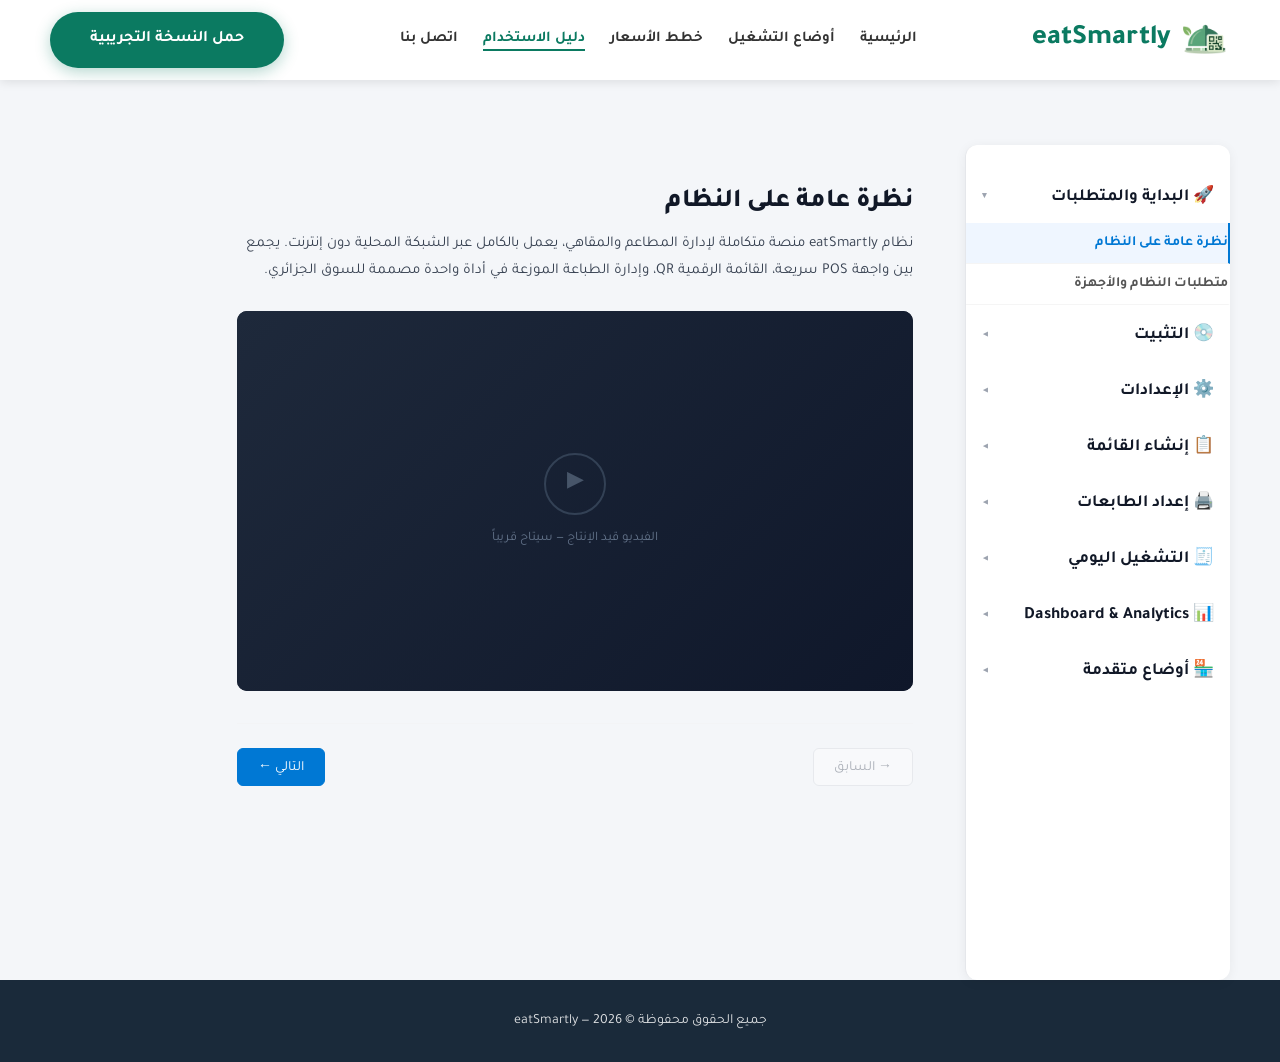
==== commit 0bc95a12: "change documentation ui and change features section data" ====
--- a/documentation.html
+++ b/documentation.html
@@ -5,8 +5,227 @@
     <meta name="viewport" content="width=device-width, initial-scale=1.0">
     <title>eatSmartly | دليل الاستخدام</title>
     <link rel="icon" type="image/png" href="images/eatSmartly_logo.png">
-    <link href="https://fonts.googleapis.com/css2?family=Tajawal:wght@400;700;800&display=swap" rel="stylesheet">
+    <link href="https://fonts.googleapis.com/css2?family=Tajawal:wght@400;500;700;800&display=swap" rel="stylesheet">
     <link rel="stylesheet" href="css/styles.css">
+    <style>
+        /* ══ DOC PAGE LAYOUT ══════════════════════════════════ */
+        .doc-page { background: #fff; }
+
+        .doc-container {
+            display: flex;
+            max-width: 1180px;
+            margin: 0 auto;
+            padding-top: 65px;
+            min-height: 100vh;
+        }
+
+        /* ══ SIDEBAR ══════════════════════════════════════════ */
+        .doc-sidebar {
+            width: 265px;
+            flex-shrink: 0;
+            border-left: 1px solid #e5e7eb;
+            padding: 24px 0 48px;
+            position: sticky;
+            top: 65px;
+            height: calc(100vh - 65px);
+            overflow-y: auto;
+            scrollbar-width: thin;
+            scrollbar-color: #d1d5db transparent;
+        }
+
+        .sidebar-chapter { margin-bottom: 2px; }
+
+        .chapter-toggle {
+            display: flex;
+            align-items: center;
+            justify-content: space-between;
+            width: 100%;
+            padding: 15px 16px;
+            background: none;
+            border: none;
+            font-family: 'Tajawal', sans-serif;
+            font-size: 17px;
+            font-weight: 700;
+            color: #111827;
+            text-align: right;
+            cursor: pointer;
+            transition: background .12s;
+        }
+        .chapter-toggle:hover { background: #f3f4f6; }
+        .chapter-toggle .ch-arrow {
+            font-size: 9px;
+            color: #9ca3af;
+            transition: transform .2s;
+            display: inline-block;
+            flex-shrink: 0;
+            margin-right: 6px;
+        }
+        .sidebar-chapter.collapsed .ch-arrow { transform: rotate(90deg); }
+        .sidebar-chapter.collapsed .lesson-list { display: none; }
+
+        .lesson-list { margin: 0; padding: 0 0 6px; list-style: none; display: block; }
+        .lesson-list li { display: block; }
+        .lesson-list li a {
+            display: block;
+            padding: 5px 12px 5px 16px;
+            padding-right: 30px;
+            font-size: 13px;
+            color: #4b5563;
+            text-decoration: none;
+            border-right: 2px solid transparent;
+            cursor: pointer;
+            transition: background .1s, color .1s;
+        }
+        .lesson-list li a:hover { background: #f9fafb; color: #0078d4; }
+        .lesson-list li a.active {
+            color: #0078d4;
+            border-right-color: #0078d4;
+            background: #eff6ff;
+            font-weight: 600;
+        }
+
+        /* ══ MOBILE TOPICS SELECT ════════════════════════════ */
+        .mobile-topics-bar {
+            display: none;
+            position: sticky;
+            top: 65px;
+            z-index: 50;
+            background: #f9fafb;
+            border-bottom: 1px solid #e5e7eb;
+            padding: 10px 16px;
+        }
+        .mobile-topics-bar label {
+            display: block;
+            font-size: 10px;
+            font-weight: 700;
+            text-transform: uppercase;
+            letter-spacing: .07em;
+            color: #6b7280;
+            margin-bottom: 5px;
+        }
+        .mobile-topics-bar select {
+            width: 100%;
+            padding: 9px 12px;
+            font-family: 'Tajawal', sans-serif;
+            font-size: 14px;
+            border: 1px solid #d1d5db;
+            border-radius: 6px;
+            background: #fff;
+            color: #111827;
+            cursor: pointer;
+        }
+
+        /* ══ MAIN CONTENT ════════════════════════════════════ */
+        .doc-main {
+            flex: 1;
+            padding: 40px 52px;
+            min-width: 0;
+            max-width: 780px;
+        }
+
+        .lesson-article { display: none; }
+        .lesson-article.active { display: block; }
+
+        .lesson-article h1 {
+            font-size: 26px;
+            font-weight: 800;
+            color: #111827;
+            margin: 0 0 10px;
+            line-height: 1.35;
+        }
+
+        .lesson-desc {
+            font-size: 15px;
+            line-height: 1.85;
+            color: #374151;
+            margin: 0 0 26px;
+        }
+
+        /* ══ VIDEO ═══════════════════════════════════════════ */
+        .video-wrap {
+            position: relative;
+            width: 100%;
+            padding-top: 56.25%;
+            border-radius: 10px;
+            overflow: hidden;
+            background: #0f172a;
+            margin-bottom: 32px;
+        }
+        .video-wrap iframe {
+            position: absolute;
+            inset: 0;
+            width: 100%;
+            height: 100%;
+            border: none;
+            display: block;
+        }
+        .video-placeholder {
+            position: absolute;
+            inset: 0;
+            display: flex;
+            flex-direction: column;
+            align-items: center;
+            justify-content: center;
+            gap: 14px;
+            background: linear-gradient(135deg, #1e293b 0%, #0f172a 100%);
+        }
+        .video-placeholder .vp-icon {
+            width: 62px;
+            height: 62px;
+            border: 2px solid #334155;
+            border-radius: 50%;
+            display: flex;
+            align-items: center;
+            justify-content: center;
+            font-size: 22px;
+            color: #475569;
+        }
+        .video-placeholder p {
+            margin: 0;
+            font-size: 13px;
+            color: #64748b;
+            font-family: 'Tajawal', sans-serif;
+        }
+
+        /* ══ LESSON NAV ══════════════════════════════════════ */
+        .lesson-nav {
+            display: flex;
+            justify-content: space-between;
+            align-items: center;
+            padding-top: 24px;
+            border-top: 1px solid #f3f4f6;
+            gap: 12px;
+        }
+        .lesson-nav button {
+            padding: 8px 20px;
+            border: 1px solid #d1d5db;
+            border-radius: 6px;
+            background: #fff;
+            font-family: 'Tajawal', sans-serif;
+            font-size: 14px;
+            color: #374151;
+            cursor: pointer;
+            transition: border-color .15s, color .15s, background .15s;
+        }
+        .lesson-nav button:hover:not(:disabled) {
+            border-color: #0078d4;
+            color: #0078d4;
+            background: #eff6ff;
+        }
+        .lesson-nav button:disabled { opacity: .38; cursor: default; }
+        .lesson-nav button.primary { background: #0078d4; color: #fff; border-color: #0078d4; }
+        .lesson-nav button.primary:hover:not(:disabled) { background: #006bc4; border-color: #006bc4; }
+
+        /* ══ RESPONSIVE ══════════════════════════════════════ */
+        @media (max-width: 860px) {
+            .doc-sidebar { display: none; }
+            .mobile-topics-bar { display: block; }
+            .doc-main { padding: 28px 18px; }
+            .doc-container { padding-top: 65px; }
+            .lesson-article h1 { font-size: 21px; }
+            .lesson-desc { font-size: 14px; }
+        }
+    </style>
 </head>
 <body class="doc-page">
 <header>
@@ -39,1126 +258,571 @@
     </button>
 </header>
 
-<!-- ══ Page Hero ════════════════════════════════════════ -->
-<div class="doc-page-hero">
-    <h1>📚 دليل الاستخدام</h1>
-    <p>دورة تدريبية متكاملة لإعداد وإدارة نظام <span dir="ltr">eatSmartly</span> — من الصفر حتى الاحتراف.</p>
-    <div class="doc-hero-meta">
-        <span>🎬 21 درس تعليمي</span>
-        <span>⏱ 8 فصول تدريبية</span>
-        <span>🌐 عربي · فرنسي · إنجليزي</span>
-        <span>🔄 محدّث باستمرار</span>
-    </div>
+<!-- ══ MOBILE TOPICS BAR ════════════════════════════════════ -->
+<div class="mobile-topics-bar">
+    <label>TOPICS</label>
+    <select id="topicSelect">
+        <optgroup label="🚀 البداية والمتطلبات">
+            <option value="l-1-1">نظرة عامة على النظام</option>
+            <option value="l-1-2">متطلبات النظام والأجهزة</option>
+        </optgroup>
+        <optgroup label="💿 التثبيت">
+            <option value="l-2-1">تحميل وتثبيت البرنامج</option>
+            <option value="l-2-2">الإعداد الأولي وأول دخول</option>
+        </optgroup>
+        <optgroup label="⚙️ الإعدادات">
+            <option value="l-3-1">بيانات المطعم والشركة</option>
+            <option value="l-3-2">المستخدمون والصلاحيات</option>
+            <option value="l-3-3">اللغة والعملة والتنسيق</option>
+        </optgroup>
+        <optgroup label="📋 إنشاء القائمة">
+            <option value="l-4-1">إضافة الفئات والألوان</option>
+            <option value="l-4-2">إضافة الأصناف والمتغيرات</option>
+            <option value="l-4-3">إضافة الصور ومقاطع الفيديو</option>
+        </optgroup>
+        <optgroup label="🖨️ إعداد الطابعات">
+            <option value="l-5-1">إعداد طابعة USB</option>
+            <option value="l-5-2">إعداد طابعة الشبكة (IP)</option>
+            <option value="l-5-3">توجيه الطباعة للمطابخ</option>
+        </optgroup>
+        <optgroup label="🧾 التشغيل اليومي">
+            <option value="l-6-1">واجهة نقاط البيع POS</option>
+            <option value="l-6-2">القائمة الرقمية QR</option>
+            <option value="l-6-3">إدارة الطاولات</option>
+        </optgroup>
+        <optgroup label="📊 Dashboard &amp; Analytics">
+            <option value="l-7-1">لوحة التحكم الرئيسية</option>
+            <option value="l-7-2">تقارير المبيعات</option>
+            <option value="l-7-3">الأرباح والمصروفات</option>
+        </optgroup>
+        <optgroup label="🏪 أوضاع متقدمة">
+            <option value="l-8-1">وضع Food Court</option>
+            <option value="l-8-2">النسخ الاحتياطي والأسئلة الشائعة</option>
+        </optgroup>
+    </select>
 </div>
 
-<!-- ══ Documentation Body ════════════════════════════════ -->
-<section id="documentation">
-    <div class="doc-layout">
-
-        <!-- ═══ SIDEBAR ═══════════════════════════════════ -->
-        <aside class="doc-sidebar">
-            <div class="sidebar-top">
-                <h3>محتوى الدورة</h3>
-                <div class="progress-bar"><div class="progress-fill" id="progressFill"></div></div>
-                <p class="progress-label" id="progressLabel">الدرس 1 من 21</p>
-            </div>
-
-            <!-- Chapter 1 -->
-            <div class="doc-chapter open">
-                <div class="chapter-header">
-                    <span class="chapter-icon">🚀</span>
-                    <div class="chapter-info">
-                        <div class="chapter-title">البداية والمتطلبات</div>
-                        <div class="chapter-meta">2 دروس</div>
-                    </div>
-                    <span class="chapter-arrow">▼</span>
-                </div>
-                <div class="chapter-lessons">
-                    <div class="doc-lesson active" data-target="l-1-1">
-                        <span class="lesson-num">01</span>
-                        <span class="lesson-ico">▶</span>
-                        <span class="lesson-text">نظرة عامة على النظام</span>
-                        <span class="lesson-dur">5 د</span>
-                    </div>
-                    <div class="doc-lesson" data-target="l-1-2">
-                        <span class="lesson-num">02</span>
-                        <span class="lesson-ico">▶</span>
-                        <span class="lesson-text">متطلبات النظام والأجهزة</span>
-                        <span class="lesson-dur">4 د</span>
-                    </div>
-                </div>
-            </div>
-
-            <!-- Chapter 2 -->
-            <div class="doc-chapter">
-                <div class="chapter-header">
-                    <span class="chapter-icon">💿</span>
-                    <div class="chapter-info">
-                        <div class="chapter-title">التثبيت (Installation)</div>
-                        <div class="chapter-meta">2 دروس</div>
-                    </div>
-                    <span class="chapter-arrow">▼</span>
-                </div>
-                <div class="chapter-lessons">
-                    <div class="doc-lesson" data-target="l-2-1">
-                        <span class="lesson-num">03</span>
-                        <span class="lesson-ico">▶</span>
-                        <span class="lesson-text">تحميل وتثبيت البرنامج</span>
-                        <span class="lesson-dur">8 د</span>
-                    </div>
-                    <div class="doc-lesson" data-target="l-2-2">
-                        <span class="lesson-num">04</span>
-                        <span class="lesson-ico">▶</span>
-                        <span class="lesson-text">الإعداد الأولي وأول دخول</span>
-                        <span class="lesson-dur">6 د</span>
-                    </div>
-                </div>
-            </div>
-
-            <!-- Chapter 3 -->
-            <div class="doc-chapter">
-                <div class="chapter-header">
-                    <span class="chapter-icon">⚙️</span>
-                    <div class="chapter-info">
-                        <div class="chapter-title">الإعدادات (Configurations)</div>
-                        <div class="chapter-meta">3 دروس</div>
-                    </div>
-                    <span class="chapter-arrow">▼</span>
-                </div>
-                <div class="chapter-lessons">
-                    <div class="doc-lesson" data-target="l-3-1">
-                        <span class="lesson-num">05</span>
-                        <span class="lesson-ico">▶</span>
-                        <span class="lesson-text">بيانات المطعم والشركة</span>
-                        <span class="lesson-dur">5 د</span>
-                    </div>
-                    <div class="doc-lesson" data-target="l-3-2">
-                        <span class="lesson-num">06</span>
-                        <span class="lesson-ico">▶</span>
-                        <span class="lesson-text">المستخدمون والصلاحيات</span>
-                        <span class="lesson-dur">7 د</span>
-                    </div>
-                    <div class="doc-lesson" data-target="l-3-3">
-                        <span class="lesson-num">07</span>
-                        <span class="lesson-ico">▶</span>
-                        <span class="lesson-text">اللغة والعملة والتنسيق</span>
-                        <span class="lesson-dur">4 د</span>
-                    </div>
-                </div>
-            </div>
-
-            <!-- Chapter 4 -->
-            <div class="doc-chapter">
-                <div class="chapter-header">
-                    <span class="chapter-icon">📋</span>
-                    <div class="chapter-info">
-                        <div class="chapter-title">إنشاء القائمة (Menu)</div>
-                        <div class="chapter-meta">3 دروس</div>
-                    </div>
-                    <span class="chapter-arrow">▼</span>
-                </div>
-                <div class="chapter-lessons">
-                    <div class="doc-lesson" data-target="l-4-1">
-                        <span class="lesson-num">08</span>
-                        <span class="lesson-ico">▶</span>
-                        <span class="lesson-text">إضافة الفئات والألوان</span>
-                        <span class="lesson-dur">6 د</span>
-                    </div>
-                    <div class="doc-lesson" data-target="l-4-2">
-                        <span class="lesson-num">09</span>
-                        <span class="lesson-ico">▶</span>
-                        <span class="lesson-text">إضافة الأصناف والمتغيرات</span>
-                        <span class="lesson-dur">9 د</span>
-                    </div>
-                    <div class="doc-lesson" data-target="l-4-3">
-                        <span class="lesson-num">10</span>
-                        <span class="lesson-ico">▶</span>
-                        <span class="lesson-text">إضافة الصور ومقاطع الفيديو</span>
-                        <span class="lesson-dur">5 د</span>
-                    </div>
-                </div>
-            </div>
-
-            <!-- Chapter 5 -->
-            <div class="doc-chapter">
-                <div class="chapter-header">
-                    <span class="chapter-icon">🖨️</span>
-                    <div class="chapter-info">
-                        <div class="chapter-title">إعداد الطابعات (Printers)</div>
-                        <div class="chapter-meta">3 دروس</div>
-                    </div>
-                    <span class="chapter-arrow">▼</span>
-                </div>
-                <div class="chapter-lessons">
-                    <div class="doc-lesson" data-target="l-5-1">
-                        <span class="lesson-num">11</span>
-                        <span class="lesson-ico">▶</span>
-                        <span class="lesson-text">إعداد طابعة USB</span>
-                        <span class="lesson-dur">5 د</span>
-                    </div>
-                    <div class="doc-lesson" data-target="l-5-2">
-                        <span class="lesson-num">12</span>
-                        <span class="lesson-ico">▶</span>
-                        <span class="lesson-text">إعداد طابعة الشبكة (IP)</span>
-                        <span class="lesson-dur">7 د</span>
-                    </div>
-                    <div class="doc-lesson" data-target="l-5-3">
-                        <span class="lesson-num">13</span>
-                        <span class="lesson-ico">▶</span>
-                        <span class="lesson-text">توجيه الطباعة للمطابخ</span>
-                        <span class="lesson-dur">6 د</span>
-                    </div>
-                </div>
-            </div>
-
-            <!-- Chapter 6 -->
-            <div class="doc-chapter">
-                <div class="chapter-header">
-                    <span class="chapter-icon">🧾</span>
-                    <div class="chapter-info">
-                        <div class="chapter-title">التشغيل اليومي</div>
-                        <div class="chapter-meta">3 دروس</div>
-                    </div>
-                    <span class="chapter-arrow">▼</span>
-                </div>
-                <div class="chapter-lessons">
-                    <div class="doc-lesson" data-target="l-6-1">
-                        <span class="lesson-num">14</span>
-                        <span class="lesson-ico">▶</span>
-                        <span class="lesson-text">واجهة نقاط البيع POS</span>
-                        <span class="lesson-dur">10 د</span>
-                    </div>
-                    <div class="doc-lesson" data-target="l-6-2">
-                        <span class="lesson-num">15</span>
-                        <span class="lesson-ico">▶</span>
-                        <span class="lesson-text">القائمة الرقمية QR</span>
-                        <span class="lesson-dur">7 د</span>
-                    </div>
-                    <div class="doc-lesson" data-target="l-6-3">
-                        <span class="lesson-num">16</span>
-                        <span class="lesson-ico">▶</span>
-                        <span class="lesson-text">إدارة الطاولات</span>
-                        <span class="lesson-dur">5 د</span>
-                    </div>
-                </div>
-            </div>
-
-            <!-- Chapter 7 -->
-            <div class="doc-chapter">
-                <div class="chapter-header">
-                    <span class="chapter-icon">📊</span>
-                    <div class="chapter-info">
-                        <div class="chapter-title">Dashboard &amp; Analytics</div>
-                        <div class="chapter-meta">3 دروس</div>
-                    </div>
-                    <span class="chapter-arrow">▼</span>
-                </div>
-                <div class="chapter-lessons">
-                    <div class="doc-lesson" data-target="l-7-1">
-                        <span class="lesson-num">17</span>
-                        <span class="lesson-ico">▶</span>
-                        <span class="lesson-text">لوحة التحكم الرئيسية</span>
-                        <span class="lesson-dur">6 د</span>
-                    </div>
-                    <div class="doc-lesson" data-target="l-7-2">
-                        <span class="lesson-num">18</span>
-                        <span class="lesson-ico">▶</span>
-                        <span class="lesson-text">تقارير المبيعات</span>
-                        <span class="lesson-dur">8 د</span>
-                    </div>
-                    <div class="doc-lesson" data-target="l-7-3">
-                        <span class="lesson-num">19</span>
-                        <span class="lesson-ico">▶</span>
-                        <span class="lesson-text">الأرباح والمصروفات</span>
-                        <span class="lesson-dur">6 د</span>
-                    </div>
-                </div>
-            </div>
-
-            <!-- Chapter 8 -->
-            <div class="doc-chapter">
-                <div class="chapter-header">
-                    <span class="chapter-icon">🏪</span>
-                    <div class="chapter-info">
-                        <div class="chapter-title">أوضاع متقدمة</div>
-                        <div class="chapter-meta">2 دروس</div>
-                    </div>
-                    <span class="chapter-arrow">▼</span>
-                </div>
-                <div class="chapter-lessons">
-                    <div class="doc-lesson" data-target="l-8-1">
-                        <span class="lesson-num">20</span>
-                        <span class="lesson-ico">▶</span>
-                        <span class="lesson-text">وضع Food Court</span>
-                        <span class="lesson-dur">9 د</span>
-                    </div>
-                    <div class="doc-lesson" data-target="l-8-2">
-                        <span class="lesson-num">21</span>
-                        <span class="lesson-ico">▶</span>
-                        <span class="lesson-text">النسخ الاحتياطي والأسئلة الشائعة</span>
-                        <span class="lesson-dur">5 د</span>
-                    </div>
-                </div>
-            </div>
-
-        </aside><!-- /.doc-sidebar -->
-
-        <!-- ═══ MAIN CONTENT ══════════════════════════════ -->
-        <main class="doc-main">
-
-            <!-- ── LESSON 1-1: Overview ─────────────────── -->
-            <div class="doc-section active" id="l-1-1">
-                <div class="doc-breadcrumb">🚀 البداية &rsaquo; <b>نظرة عامة على النظام</b></div>
-                <div class="doc-video">
-                    <div class="video-thumb">
-                        <div class="play-btn">▶</div>
-                        <h3>نظرة عامة على نظام eatSmartly</h3>
-                        <p>الفيديو قيد الإنتاج — سيتاح قريباً</p>
-                    </div>
-                    <span class="video-badge">درس 01 · 5 دقائق</span>
-                </div>
-                <div class="section-head">
-                    <span class="section-tag">🚀 الفصل 1</span>
-                    <h2>نظرة عامة على النظام</h2>
-                    <p><span dir="ltr">eatSmartly</span> هو نظام متكامل لإدارة المطاعم والمقاهي، يعمل بالكامل عبر الشبكة المحلية دون أي اتصال بالإنترنت. يجمع بين واجهة نقاط البيع، القائمة الرقمية QR، وإدارة الطباعة الموزعة في منصة واحدة.</p>
-                </div>
-                <div class="info-grid">
-                    <div class="info-card">
-                        <h4>🎯 ما يوفره النظام</h4>
-                        <ul>
-                            <li>نظام POS سريع وبديهي</li>
-                            <li>قائمة رقمية تفاعلية QR</li>
-                            <li>طباعة موزعة لمطابخ متعددة</li>
-                            <li>لوحة تحليلية وتقارير مفصلة</li>
-                            <li>دعم أوضاع Food Court</li>
-                        </ul>
-                    </div>
-                    <div class="info-card">
-                        <h4>✅ مميزات تقنية</h4>
-                        <ul>
-                            <li>عمل 100٪ بدون إنترنت</li>
-                            <li>دعم كامل للعربية RTL</li>
-                            <li>ترخيص مدى الحياة</li>
-                            <li>6 أشهر دعم فني مجاني</li>
-                            <li>مصمم للسوق الجزائري</li>
-                        </ul>
-                    </div>
-                </div>
-                <div class="ibox ibox-tip"><span class="ibox-ico">💡</span><span><strong>ابدأ من هنا:</strong> إذا كنت تثبّت النظام لأول مرة، انتقل للدرس التالي "متطلبات النظام".</span></div>
-                <div class="doc-nav">
-                    <button class="nav-btn" disabled>&#8594; السابق</button>
-                    <button class="nav-btn primary" data-nav="1">التالي &#8592;</button>
-                </div>
-            </div>
-
-            <!-- ── LESSON 1-2: Requirements ─────────────── -->
-            <div class="doc-section" id="l-1-2">
-                <div class="doc-breadcrumb">🚀 البداية &rsaquo; <b>متطلبات النظام والأجهزة</b></div>
-                <div class="doc-video">
-                    <div class="video-thumb">
-                        <div class="play-btn">▶</div>
-                        <h3>متطلبات النظام والأجهزة</h3>
-                        <p>الفيديو قيد الإنتاج — سيتاح قريباً</p>
-                    </div>
-                    <span class="video-badge">درس 02 · 4 دقائق</span>
-                </div>
-                <div class="section-head">
-                    <span class="section-tag">🚀 الفصل 1</span>
-                    <h2>متطلبات النظام والأجهزة</h2>
-                    <p>قبل التثبيت، تأكد أن أجهزتك وشبكتك تستوفي المتطلبات الدنيا لضمان أداء مثالي.</p>
-                </div>
-                <div class="info-grid">
-                    <div class="info-card">
-                        <h4>🖥️ متطلبات الجهاز</h4>
-                        <ul>
-                            <li>نظام التشغيل: <span dir="ltr">Windows 10 (64-bit)</span></li>
-                            <li>المعالج: <span dir="ltr">Intel Core i3</span> أو أعلى</li>
-                            <li>الذاكرة: 4 GB RAM كحد أدنى</li>
-                            <li>التخزين: 128 GB SSD كحد أدنى</li>
-                            <li>الشاشة: شاشة تاتش (يُنصح بها)</li>
-                            <li>ملاحظة: يتطلب قسم <span dir="ltr">D:</span> بمساحة 15 GB+</li>
-                        </ul>
-                    </div>
-                    <div class="info-card">
-                        <h4>📡 متطلبات الشبكة</h4>
-                        <ul>
-                            <li>شبكة محلية LAN أو Wi-Fi</li>
-                            <li>Wi-Fi للزبائن (لقائمة QR)</li>
-                            <li>طابعات ESC/POS بعرض 80مم</li>
-                            <li>سويتش شبكي (عند استخدام طابعتين+)</li>
-                            <li>لا حاجة للإنترنت أثناء التشغيل</li>
-                        </ul>
-                    </div>
-                </div>
-                <div class="ibox ibox-tip"><span class="ibox-ico">💡</span><span>يعمل النظام بكفاءة عالية حتى على الأجهزة القديمة — لا حاجة لأجهزة باهظة الثمن.</span></div>
-                <div class="doc-nav">
-                    <button class="nav-btn" data-nav="-1">&#8594; السابق</button>
-                    <button class="nav-btn primary" data-nav="1">التالي &#8592;</button>
-                </div>
-            </div>
-
-            <!-- ── LESSON 2-1: Installation ─────────────── -->
-            <div class="doc-section" id="l-2-1">
-                <div class="doc-breadcrumb">💿 التثبيت &rsaquo; <b>تحميل وتثبيت البرنامج</b></div>
-                <div class="doc-video">
-                    <div class="video-thumb">
-                        <div class="play-btn">▶</div>
-                        <h3>تحميل وتثبيت البرنامج خطوة بخطوة</h3>
-                        <p>الفيديو قيد الإنتاج — سيتاح قريباً</p>
-                    </div>
-                    <span class="video-badge">درس 03 · 8 دقائق</span>
-                </div>
-                <div class="section-head">
-                    <span class="section-tag">💿 الفصل 2 · التثبيت</span>
-                    <h2>تثبيت البرنامج — 3 خطوات</h2>
-                    <p>يتكون التثبيت من ثلاثة مثبّتات متتالية تُشغَّل بالترتيب. كامل العملية لا تتجاوز 15 دقيقة.</p>
-                </div>
-                <div class="ibox ibox-warn"><span class="ibox-ico">⚠️</span><span><strong>قبل البدء:</strong> تأكد من وجود قسم <span dir="ltr">D:</span> على جهازك مع مساحة فارغة لا تقل عن <strong>15 GB</strong>. يجب تشغيل كل مثبّت كمسؤول (Run as Administrator).</span></div>
-                <div class="steps-block">
-                    <h3>الخطوة 1 — تثبيت المتطلبات</h3>
-                    <ol class="step-list">
-                        <li><span class="snum">1</span><div class="sbody"><strong>افتح الملف <span dir="ltr">Step_1_eatSmartly_Dependencies.exe</span></strong><span>كليك يمين → "تشغيل كمسؤول" (Run as Administrator)</span></div></li>
-                        <li><span class="snum">2</span><div class="sbody"><strong>انتظر اكتمال التثبيت</strong><span>سيُثبّت جميع مكوّنات Windows المطلوبة تلقائياً، بما فيها أداة الدعم عن بُعد AnyDesk</span></div></li>
-                        <li><span class="snum">3</span><div class="sbody"><strong>انتقل للخطوة 2 بعد الانتهاء</strong><span>لا تُشغّل eatSmartly قبل إتمام الخطوات الثلاث</span></div></li>
-                    </ol>
-                </div>
-                <div class="steps-block">
-                    <h3>الخطوة 2 — تثبيت WampServer</h3>
-                    <ol class="step-list">
-                        <li><span class="snum">1</span><div class="sbody"><strong>افتح الملف <span dir="ltr">Step_2_wampserver3.3.0_x64.exe</span></strong><span>ثبّته في المسار <span dir="ltr">D:\wamp64</span> واترك بقية الإعدادات افتراضية</span></div></li>
-                        <li><span class="snum">2</span><div class="sbody"><strong>شغّل WampServer</strong><span>انقر على أيقونة الـ "W" الوردية على سطح المكتب وانتظر حتى يتحوّل لون الأيقونة في شريط المهام إلى <strong>أخضر</strong></span></div></li>
-                        <li><span class="snum">3</span><div class="sbody"><strong>غيّر إصدار PHP إلى 8.1.13</strong><span>انقر على الأيقونة الخضراء ← <span dir="ltr">PHP → Version → 8.1.13</span>، ثم انتظر حتى يعود اللون أخضر مجدداً</span></div></li>
-                    </ol>
-                </div>
-                <div class="steps-block">
-                    <h3>الخطوة 3 — تثبيت eatSmartly</h3>
-                    <ol class="step-list">
-                        <li><span class="snum">1</span><div class="sbody"><strong>افتح الملف <span dir="ltr">Step_3_eatSmartly_Configuration.exe</span></strong><span>كليك يمين → "تشغيل كمسؤول" (Run as Administrator)</span></div></li>
-                        <li><span class="snum">2</span><div class="sbody"><strong>انتظر اكتمال الإعداد</strong><span>سيُنشئ تلقائياً: قاعدة البيانات، نسخ الملفات إلى <span dir="ltr">D:\wamp64\www\eatSmartly\</span>، الاختصارات على سطح المكتب</span></div></li>
-                        <li><span class="snum">3</span><div class="sbody"><strong>افتح eatSmartly من الاختصار</strong><span>انتظر قليلاً حتى يُهيّئ النظام إعداداته لأول مرة — ستظهر صفحة تفعيل الترخيص</span></div></li>
-                    </ol>
-                </div>
-                <div class="ibox ibox-tip"><span class="ibox-ico">💡</span><span>بعد التثبيت، يبدأ WampServer تلقائياً مع Windows — لا تحتاج لتشغيله يدوياً في كل مرة.</span></div>
-                <div class="doc-nav">
-                    <button class="nav-btn" data-nav="-1">&#8594; السابق</button>
-                    <button class="nav-btn primary" data-nav="1">التالي &#8592;</button>
-                </div>
-            </div>
-
-            <!-- ── LESSON 2-2: First Login ──────────────── -->
-            <div class="doc-section" id="l-2-2">
-                <div class="doc-breadcrumb">💿 التثبيت &rsaquo; <b>الإعداد الأولي وأول دخول</b></div>
-                <div class="doc-video">
-                    <div class="video-thumb">
-                        <div class="play-btn">▶</div>
-                        <h3>الإعداد الأولي وأول تسجيل دخول</h3>
-                        <p>الفيديو قيد الإنتاج — سيتاح قريباً</p>
-                    </div>
-                    <span class="video-badge">درس 04 · 6 دقائق</span>
-                </div>
-                <div class="section-head">
-                    <span class="section-tag">💿 الفصل 2 · التثبيت</span>
-                    <h2>تفعيل الترخيص والإعداد الأولي</h2>
-                    <p>بعد التثبيت، يجب تفعيل الترخيص مرة واحدة فقط — بعدها يعمل النظام بالكامل بدون إنترنت.</p>
-                </div>
-                <div class="steps-block">
-                    <h3>تفعيل الترخيص (مرة واحدة فقط)</h3>
-                    <ol class="step-list">
-                        <li><span class="snum">1</span><div class="sbody"><strong>افتح البرنامج من اختصار سطح المكتب</strong><span>ستظهر صفحة التفعيل مع <strong>رمز توليد الترخيص</strong> الخاص بجهازك</span></div></li>
-                        <li><span class="snum">2</span><div class="sbody"><strong>أرسل الرمز مع معلومات شركتك للدعم الفني</strong><span>عبر البريد الإلكتروني: <span dir="ltr">s.eatsmartly@gmail.com</span> أو واتساب: <span dir="ltr">+213 (0)561 69 87 16</span> — أرسل: اسم الشركة، رمز الشراء، نوع النشاط، العنوان، رقم الهاتف</span></div></li>
-                        <li><span class="snum">3</span><div class="sbody"><strong>انتظر رمز التفعيل (خلال ساعتين)</strong><span>ستستقبل <strong>Activation Code</strong> من فريق الدعم</span></div></li>
-                        <li><span class="snum">4</span><div class="sbody"><strong>أدخل رمز التفعيل واضغط Activate</strong><span>التفعيل فوري ودائم — يعمل النظام بعدها بالكامل بدون إنترنت</span></div></li>
-                    </ol>
-                </div>
-                <div class="steps-block">
-                    <h3>أول دخول — بيانات افتراضية</h3>
-                    <ol class="step-list">
-                        <li><span class="snum">1</span><div class="sbody"><strong>المدير (Admin)</strong><span>اسم المستخدم: <code>admin</code> &nbsp;|&nbsp; كلمة المرور: <code>1234</code></span></div></li>
-                        <li><span class="snum">2</span><div class="sbody"><strong>الكاشير</strong><span>اسم المستخدم: <code>cashier</code> &nbsp;|&nbsp; كلمة المرور: <code>123</code></span></div></li>
-                        <li><span class="snum">3</span><div class="sbody"><strong>النادل (Waiter)</strong><span>اسم المستخدم: <code>waiter</code> &nbsp;|&nbsp; كلمة المرور: <code>123</code></span></div></li>
-                        <li><span class="snum">4</span><div class="sbody"><strong>الطاهي (كل الأقسام)</strong><span>اسم المستخدم: <code>chef-all</code> &nbsp;|&nbsp; كلمة المرور: <code>123</code></span></div></li>
-                    </ol>
-                </div>
-                <div class="ibox ibox-tip"><span class="ibox-ico">💡</span><span>الإعداد الأولي: اذهب إلى <strong>الإعدادات ← الشركة</strong> لتحديث بيانات المطعم وتغيير كلمة مرور المدير الافتراضية.</span></div>
-                <div class="ibox ibox-warn"><span class="ibox-ico">⚠️</span><span>إذا أدخلت كلمة المرور بشكل خاطئ <strong>5 مرات متتالية</strong>، سيُغلق الدخول لمدة <strong>دقيقتين</strong> تلقائياً.</span></div>
-                <div class="doc-nav">
-                    <button class="nav-btn" data-nav="-1">&#8594; السابق</button>
-                    <button class="nav-btn primary" data-nav="1">التالي &#8592;</button>
-                </div>
-            </div>
-
-            <!-- ── LESSON 3-1: Restaurant Data ─────────── -->
-            <div class="doc-section" id="l-3-1">
-                <div class="doc-breadcrumb">⚙️ الإعدادات &rsaquo; <b>بيانات المطعم والشركة</b></div>
-                <div class="doc-video">
-                    <div class="video-thumb">
-                        <div class="play-btn">▶</div>
-                        <h3>إعداد بيانات المطعم والشركة</h3>
-                        <p>الفيديو قيد الإنتاج — سيتاح قريباً</p>
-                    </div>
-                    <span class="video-badge">درس 05 · 5 دقائق</span>
-                </div>
-                <div class="section-head">
-                    <span class="section-tag">⚙️ الفصل 3 · الإعدادات</span>
-                    <h2>بيانات المطعم والشركة</h2>
-                    <p>أدخل المعلومات الأساسية لمطعمك. هذه البيانات تظهر على جميع الفواتير والتقارير المطبوعة.</p>
-                </div>
-                <div class="steps-block">
-                    <h3>الحقول الأساسية</h3>
-                    <ol class="step-list">
-                        <li><span class="snum">1</span><div class="sbody"><strong>اسم المطعم / الشركة</strong><span>يظهر في أعلى كل فاتورة ورأس التقارير</span></div></li>
-                        <li><span class="snum">2</span><div class="sbody"><strong>العنوان التفصيلي</strong><span>الولاية، البلدية، الشارع — يظهر أسفل الفاتورة</span></div></li>
-                        <li><span class="snum">3</span><div class="sbody"><strong>رقم الهاتف / الواتساب</strong><span>للتواصل مع الزبائن والمورّدين</span></div></li>
-                        <li><span class="snum">4</span><div class="sbody"><strong>شعار المطعم</strong><span>صورة PNG بخلفية شفافة — تظهر على الفاتورة والقائمة الرقمية</span></div></li>
-                        <li><span class="snum">5</span><div class="sbody"><strong>نص تذييل الفاتورة</strong><span>مثلاً: "شكراً لزيارتكم — نراكم قريباً"</span></div></li>
-                    </ol>
-                </div>
-                <div class="ibox ibox-info"><span class="ibox-ico">ℹ️</span><span>تُحفظ الإعدادات فوراً. أعد طباعة فاتورة تجريبية للتحقق من ظهور المعلومات بشكل صحيح.</span></div>
-                <div class="doc-nav">
-                    <button class="nav-btn" data-nav="-1">&#8594; السابق</button>
-                    <button class="nav-btn primary" data-nav="1">التالي &#8592;</button>
-                </div>
-            </div>
-
-            <!-- ── LESSON 3-2: Users & Roles ────────────── -->
-            <div class="doc-section" id="l-3-2">
-                <div class="doc-breadcrumb">⚙️ الإعدادات &rsaquo; <b>المستخدمون والأدوار والصلاحيات</b></div>
-                <div class="doc-video">
-                    <div class="video-thumb">
-                        <div class="play-btn">▶</div>
-                        <h3>إدارة المستخدمين والأدوار والصلاحيات</h3>
-                        <p>الفيديو قيد الإنتاج — سيتاح قريباً</p>
-                    </div>
-                    <span class="video-badge">درس 06 · 7 دقائق</span>
-                </div>
-                <div class="section-head">
-                    <span class="section-tag">⚙️ الفصل 3 · الإعدادات</span>
-                    <h2>المستخدمون والأدوار والصلاحيات</h2>
-                    <p>أنشئ حسابات لفريقك مع تحديد صلاحيات كل شخص بدقة حسب دوره في المطعم.</p>
-                </div>
-                <div class="info-grid">
-                    <div class="info-card">
-                        <h4>👤 الأدوار المتاحة</h4>
-                        <ul>
-                            <li>المدير (صلاحيات كاملة)</li>
-                            <li>المشرف العام</li>
-                            <li>أمين الصندوق (كاشير)</li>
-                            <li>النادل (Waiter)</li>
-                            <li>الطاهي (Chef)</li>
-                        </ul>
-                    </div>
-                    <div class="info-card">
-                        <h4>🔐 نظام الصلاحيات</h4>
-                        <ul>
-                            <li>تحكم في الوصول لكل صفحة</li>
-                            <li>تقييد عرض التقارير</li>
-                            <li>منع التعديل على القائمة</li>
-                            <li>تخصيص الطابعات لكل مستخدم</li>
-                            <li>تتبع سجلات الدخول</li>
-                        </ul>
-                    </div>
-                </div>
-                <div class="steps-block">
-                    <h3>إضافة مستخدم جديد</h3>
-                    <ol class="step-list">
-                        <li><span class="snum">1</span><div class="sbody"><strong>افتح الإعدادات ← المستخدمون</strong><span>ستجد قائمة بجميع المستخدمين الحاليين</span></div></li>
-                        <li><span class="snum">2</span><div class="sbody"><strong>اضغط "إضافة مستخدم"</strong><span>أدخل الاسم الكامل واسم المستخدم وكلمة المرور</span></div></li>
-                        <li><span class="snum">3</span><div class="sbody"><strong>اختر الدور المناسب</strong><span>كل دور له مجموعة صلاحيات افتراضية قابلة للتعديل</span></div></li>
-                        <li><span class="snum">4</span><div class="sbody"><strong>ربط الطابعة</strong><span>حدد الطابعة الافتراضية لهذا المستخدم (اختياري)</span></div></li>
-                    </ol>
-                </div>
-                <div class="doc-nav">
-                    <button class="nav-btn" data-nav="-1">&#8594; السابق</button>
-                    <button class="nav-btn primary" data-nav="1">التالي &#8592;</button>
-                </div>
-            </div>
-
-            <!-- ── LESSON 3-3: Language & Currency ─────── -->
-            <div class="doc-section" id="l-3-3">
-                <div class="doc-breadcrumb">⚙️ الإعدادات &rsaquo; <b>اللغة والعملة والتنسيق</b></div>
-                <div class="doc-video">
-                    <div class="video-thumb">
-                        <div class="play-btn">▶</div>
-                        <h3>ضبط اللغة والعملة والتنسيق</h3>
-                        <p>الفيديو قيد الإنتاج — سيتاح قريباً</p>
-                    </div>
-                    <span class="video-badge">درس 07 · 4 دقائق</span>
-                </div>
-                <div class="section-head">
-                    <span class="section-tag">⚙️ الفصل 3 · الإعدادات</span>
-                    <h2>اللغة والعملة والتنسيق</h2>
-                    <p>النظام يدعم 3 لغات مع إمكانية ضبط العملة المحلية وتنسيق الأرقام.</p>
-                </div>
-                <div class="info-grid">
-                    <div class="info-card">
-                        <h4>🌐 اللغات المدعومة</h4>
-                        <ul>
-                            <li>العربية (RTL — من اليمين)</li>
-                            <li>الفرنسية (LTR)</li>
-                            <li>الإنجليزية (LTR)</li>
-                            <li>تبديل فوري بدون إعادة تشغيل</li>
-                        </ul>
-                    </div>
-                    <div class="info-card">
-                        <h4>💰 إعدادات العملة</h4>
-                        <ul>
-                            <li>رمز العملة (دج / DA / DZD)</li>
-                            <li>موضع الرمز (قبل / بعد الرقم)</li>
-                            <li>فاصل الأرقام (. أو ,)</li>
-                            <li>عدد المنازل العشرية</li>
-                        </ul>
-                    </div>
-                </div>
-                <div class="doc-nav">
-                    <button class="nav-btn" data-nav="-1">&#8594; السابق</button>
-                    <button class="nav-btn primary" data-nav="1">التالي &#8592;</button>
-                </div>
-            </div>
-
-            <!-- ── LESSON 4-1: Categories ───────────────── -->
-            <div class="doc-section" id="l-4-1">
-                <div class="doc-breadcrumb">📋 إنشاء القائمة &rsaquo; <b>إضافة الفئات والألوان</b></div>
-                <div class="doc-video">
-                    <div class="video-thumb">
-                        <div class="play-btn">▶</div>
-                        <h3>إنشاء وإدارة فئات قائمة الطعام</h3>
-                        <p>الفيديو قيد الإنتاج — سيتاح قريباً</p>
-                    </div>
-                    <span class="video-badge">درس 08 · 6 دقائق</span>
-                </div>
-                <div class="section-head">
-                    <span class="section-tag">📋 الفصل 4 · القائمة</span>
-                    <h2>إضافة الفئات والألوان</h2>
-                    <p>الفئات هي الأقسام الرئيسية (مشروبات، وجبات، حلويات…). أنشئها أولاً قبل إضافة الأصناف.</p>
-                </div>
-                <div class="steps-block">
-                    <h3>إنشاء فئة جديدة</h3>
-                    <ol class="step-list">
-                        <li><span class="snum">1</span><div class="sbody"><strong>افتح إدارة القائمة ← الفئات</strong><span>ستجد قائمة بجميع الفئات الحالية</span></div></li>
-                        <li><span class="snum">2</span><div class="sbody"><strong>اضغط "إضافة فئة"</strong><span>أدخل الاسم بالعربية والفرنسية والإنجليزية</span></div></li>
-                        <li><span class="snum">3</span><div class="sbody"><strong>اختر اللون والأيقونة</strong><span>اللون يظهر في واجهة POS لتمييز الفئة بصرياً</span></div></li>
-                        <li><span class="snum">4</span><div class="sbody"><strong>حدد خصائص الفئة</strong><span>قابل للتحضير / يحتوي إضافات / يقبل الملاحظات</span></div></li>
-                        <li><span class="snum">5</span><div class="sbody"><strong>اختر الطابعة المرتبطة</strong><span>الطلبات من هذه الفئة تُرسل تلقائياً لهذه الطابعة</span></div></li>
-                        <li><span class="snum">6</span><div class="sbody"><strong>احفظ وتحقق</strong><span>ستظهر الفئة فوراً في شريط فئات واجهة POS</span></div></li>
-                    </ol>
-                </div>
-                <div class="ibox ibox-tip"><span class="ibox-ico">💡</span><span>يمكن تغيير ترتيب الفئات بالسحب والإفلات — الترتيب يؤثر على القائمة الرقمية وواجهة POS.</span></div>
-                <div class="doc-nav">
-                    <button class="nav-btn" data-nav="-1">&#8594; السابق</button>
-                    <button class="nav-btn primary" data-nav="1">التالي &#8592;</button>
-                </div>
-            </div>
-
-            <!-- ── LESSON 4-2: Items ─────────────────────── -->
-            <div class="doc-section" id="l-4-2">
-                <div class="doc-breadcrumb">📋 إنشاء القائمة &rsaquo; <b>إضافة الأصناف والمتغيرات</b></div>
-                <div class="doc-video">
-                    <div class="video-thumb">
-                        <div class="play-btn">▶</div>
-                        <h3>إضافة الأصناف والمتغيرات والتسعير</h3>
-                        <p>الفيديو قيد الإنتاج — سيتاح قريباً</p>
-                    </div>
-                    <span class="video-badge">درس 09 · 9 دقائق</span>
-                </div>
-                <div class="section-head">
-                    <span class="section-tag">📋 الفصل 4 · القائمة</span>
-                    <h2>إضافة الأصناف والمتغيرات</h2>
-                    <p>كل صنف يمكن أن يكون له متغيرات متعددة (حجم، نكهة…) بأسعار مختلفة. النظام يحدد السعر الأساسي تلقائياً من أرخص متغير.</p>
-                </div>
-                <div class="steps-block">
-                    <h3>إضافة صنف جديد</h3>
-                    <ol class="step-list">
-                        <li><span class="snum">1</span><div class="sbody"><strong>افتح الأصناف ← إضافة صنف</strong><span>اختر الفئة التي ينتمي لها هذا الصنف</span></div></li>
-                        <li><span class="snum">2</span><div class="sbody"><strong>أدخل الاسم والأسعار</strong><span>اسم بالعربية والفرنسية — السعر الأساسي والتكلفة</span></div></li>
-                        <li><span class="snum">3</span><div class="sbody"><strong>أضف المتغيرات (اختياري)</strong><span>مثال: "صغير 200دج / وسط 280دج / كبير 350دج"</span></div></li>
-                        <li><span class="snum">4</span><div class="sbody"><strong>أضف السمات المخصصة</strong><span>مثال: "بدون سكر / حليب نباتي / تسخين إضافي"</span></div></li>
-                        <li><span class="snum">5</span><div class="sbody"><strong>حدد مدى التوفر</strong><span>متاح / غير متاح / موسمي — يمكن تغييره في أي وقت</span></div></li>
-                    </ol>
-                </div>
-                <div class="ibox ibox-tip"><span class="ibox-ico">💡</span><span>إذا كان للصنف متغيرات، سيعرض النظام نافذة اختيار تلقائياً عند إضافته للطلب في POS.</span></div>
-                <div class="doc-nav">
-                    <button class="nav-btn" data-nav="-1">&#8594; السابق</button>
-                    <button class="nav-btn primary" data-nav="1">التالي &#8592;</button>
-                </div>
-            </div>
-
-            <!-- ── LESSON 4-3: Media ─────────────────────── -->
-            <div class="doc-section" id="l-4-3">
-                <div class="doc-breadcrumb">📋 إنشاء القائمة &rsaquo; <b>إضافة الصور ومقاطع الفيديو</b></div>
-                <div class="doc-video">
-                    <div class="video-thumb">
-                        <div class="play-btn">▶</div>
-                        <h3>إضافة الصور والفيديو للأصناف</h3>
-                        <p>الفيديو قيد الإنتاج — سيتاح قريباً</p>
-                    </div>
-                    <span class="video-badge">درس 10 · 5 دقائق</span>
-                </div>
-                <div class="section-head">
-                    <span class="section-tag">📋 الفصل 4 · القائمة</span>
-                    <h2>إضافة الصور ومقاطع الفيديو</h2>
-                    <p>الصور والفيديو تجعل القائمة الرقمية أكثر جاذبية وتزيد من مبيعات الأصناف بشكل ملحوظ.</p>
-                </div>
-                <div class="info-grid">
-                    <div class="info-card">
-                        <h4>🖼️ مواصفات الصور</h4>
-                        <ul>
-                            <li>الصيغ: <span dir="ltr">.png · .gif · .jpeg · .jpg</span></li>
-                            <li>الحجم الأقصى: <strong>5 MB</strong> للصورة</li>
-                            <li>يمكن رفع عدة صور لنفس الصنف</li>
-                            <li>اختر صورة الغلاف من بين المرفوعات</li>
-                            <li>بدون صورة: يُعرض لون الفئة بديلاً</li>
-                        </ul>
-                    </div>
-                    <div class="info-card">
-                        <h4>🎬 مواصفات الفيديو</h4>
-                        <ul>
-                            <li>الصيغة المدعومة: <span dir="ltr">.mp4</span> فقط</li>
-                            <li>الحجم الأقصى: <strong>40 MB</strong></li>
-                            <li>يُعرض في القائمة الرقمية كعرض تقديمي</li>
-                            <li>مثالي للأطباق الرئيسية والعروض الخاصة</li>
-                        </ul>
-                    </div>
-                </div>
-                <div class="ibox ibox-info"><span class="ibox-ico">ℹ️</span><span>الصور والفيديو تُخزَّن محلياً وتُخدَّم عبر الشبكة الداخلية — لا حاجة لرفعها على الإنترنت.</span></div>
-                <div class="doc-nav">
-                    <button class="nav-btn" data-nav="-1">&#8594; السابق</button>
-                    <button class="nav-btn primary" data-nav="1">التالي &#8592;</button>
-                </div>
-            </div>
-
-            <!-- ── LESSON 5-1: USB Printer ──────────────── -->
-            <div class="doc-section" id="l-5-1">
-                <div class="doc-breadcrumb">🖨️ إعداد الطابعات &rsaquo; <b>إعداد طابعة USB</b></div>
-                <div class="doc-video">
-                    <div class="video-thumb">
-                        <div class="play-btn">▶</div>
-                        <h3>إعداد وتوصيل طابعة USB خطوة بخطوة</h3>
-                        <p>الفيديو قيد الإنتاج — سيتاح قريباً</p>
-                    </div>
-                    <span class="video-badge">درس 11 · 5 دقائق</span>
-                </div>
-                <div class="section-head">
-                    <span class="section-tag">🖨️ الفصل 5 · الطابعات</span>
-                    <h2>إعداد طابعة USB</h2>
-                    <p>الطابعات الحرارية عبر USB هي الأبسط في الإعداد — مناسبة لنقطة البيع الرئيسية (الكاشير).</p>
-                </div>
-                <div class="steps-block">
-                    <h3>خطوات الإعداد (USB)</h3>
-                    <ol class="step-list">
-                        <li><span class="snum">1</span><div class="sbody"><strong>وصّل الطابعة وثبّت تعريفها</strong><span>استخدم تعريف الشركة المصنّعة من القرص المرفق أو موقعها الرسمي</span></div></li>
-                        <li><span class="snum">2</span><div class="sbody"><strong>افتح لوحة التحكم ← الأجهزة والطابعات</strong><span><span dir="ltr">Control Panel → Devices and Printers</span></span></div></li>
-                        <li><span class="snum">3</span><div class="sbody"><strong>كليك يمين على الطابعة ← خصائص الطابعة</strong><span><span dir="ltr">Printer Properties</span></span></div></li>
-                        <li><span class="snum">4</span><div class="sbody"><strong>غيّر اسم الطابعة بالضبط إلى: <span dir="ltr">eatSmartly Printer</span></strong><span>الاسم يجب أن يكون مطابقاً تماماً — ثم اضغط Apply</span></div></li>
-                        <li><span class="snum">5</span><div class="sbody"><strong>انتقل لتبويب المشاركة (Sharing)</strong><span>فعّل "Share this printer" واكتب اسم المشاركة بالضبط: <span dir="ltr">eatSmartly Printer</span></span></div></li>
-                        <li><span class="snum">6</span><div class="sbody"><strong>اضغط Apply ثم OK</strong><span>في eatSmartly: الإعدادات ← الطابعات — ستظهر الطابعة جاهزة للاختبار</span></div></li>
-                    </ol>
-                </div>
-                <div class="ibox ibox-tip"><span class="ibox-ico">💡</span><span><strong>في وضع طابعة واحدة:</strong> تطبع نفس الطابعة كلاً من تذاكر المطبخ وفواتير العملاء.</span></div>
-                <div class="ibox ibox-warn"><span class="ibox-ico">⚠️</span><span>اسم الطابعة واسم المشاركة يجب أن يكونا <strong>eatSmartly Printer</strong> بالضبط (مع مراعاة الحروف الكبيرة والمسافات).</span></div>
-                <div class="doc-nav">
-                    <button class="nav-btn" data-nav="-1">&#8594; السابق</button>
-                    <button class="nav-btn primary" data-nav="1">التالي &#8592;</button>
-                </div>
-            </div>
-
-            <!-- ── LESSON 5-2: Network Printer ─────────── -->
-            <div class="doc-section" id="l-5-2">
-                <div class="doc-breadcrumb">🖨️ إعداد الطابعات &rsaquo; <b>إعداد طابعة الشبكة (IP)</b></div>
-                <div class="doc-video">
-                    <div class="video-thumb">
-                        <div class="play-btn">▶</div>
-                        <h3>إعداد الطابعة الشبكية عبر IP</h3>
-                        <p>الفيديو قيد الإنتاج — سيتاح قريباً</p>
-                    </div>
-                    <span class="video-badge">درس 12 · 7 دقائق</span>
-                </div>
-                <div class="section-head">
-                    <span class="section-tag">🖨️ الفصل 5 · الطابعات</span>
-                    <h2>إعداد طابعة الشبكة (IP)</h2>
-                    <p>الطابعات الشبكية مثالية لطباعة تذاكر المطبخ عن بُعد — كل مطبخ يستقبل طلباته مباشرة.</p>
-                </div>
-                <div class="steps-block">
-                    <h3>خطوات الإعداد</h3>
-                    <ol class="step-list">
-                        <li><span class="snum">1</span><div class="sbody"><strong>اعرف عنوان IP الطابعة</strong><span>اطبع ورقة الإعدادات من زر الطابعة لمعرفة عنوان IP</span></div></li>
-                        <li><span class="snum">2</span><div class="sbody"><strong>تأكد من اتصال الشبكة</strong><span>يجب أن تكون الطابعة والخادم في نفس الشبكة المحلية</span></div></li>
-                        <li><span class="snum">3</span><div class="sbody"><strong>افتح إعدادات الطابعات ← إضافة</strong><span>اختر نوع الاتصال "شبكية / IP"</span></div></li>
-                        <li><span class="snum">4</span><div class="sbody"><strong>أدخل عنوان IP والمنفذ</strong><span>عنوان IP الطابعة — المنفذ الافتراضي 9100</span></div></li>
-                        <li><span class="snum">5</span><div class="sbody"><strong>اختبر الاتصال والطباعة</strong><span>اضغط "اختبار" — يجب أن تُطبع ورقة تأكيد</span></div></li>
-                    </ol>
-                </div>
-                <div class="ibox ibox-warn"><span class="ibox-ico">⚠️</span><span>خصّص عنواناً IP ثابتاً للطابعات من إعدادات الراوتر لتجنب تغيير العنوان عند إعادة التشغيل.</span></div>
-                <div class="doc-nav">
-                    <button class="nav-btn" data-nav="-1">&#8594; السابق</button>
-                    <button class="nav-btn primary" data-nav="1">التالي &#8592;</button>
-                </div>
-            </div>
-
-            <!-- ── LESSON 5-3: Print Routing ────────────── -->
-            <div class="doc-section" id="l-5-3">
-                <div class="doc-breadcrumb">🖨️ إعداد الطابعات &rsaquo; <b>توجيه الطباعة للمطابخ</b></div>
-                <div class="doc-video">
-                    <div class="video-thumb">
-                        <div class="play-btn">▶</div>
-                        <h3>توجيه الطباعة الذكي للمطابخ</h3>
-                        <p>الفيديو قيد الإنتاج — سيتاح قريباً</p>
-                    </div>
-                    <span class="video-badge">درس 13 · 6 دقائق</span>
-                </div>
-                <div class="section-head">
-                    <span class="section-tag">🖨️ الفصل 5 · الطابعات</span>
-                    <h2>توجيه الطباعة للمطابخ</h2>
-                    <p>ربط كل فئة أصناف بطابعة محددة — عند إرسال الطلب، يذهب تلقائياً للمطبخ الصحيح.</p>
-                </div>
-                <div class="info-grid">
-                    <div class="info-card">
-                        <h4>🍽️ مثال عملي</h4>
-                        <ul>
-                            <li>فئة "المشروبات" ← طابعة البار</li>
-                            <li>فئة "الوجبات" ← طابعة المطبخ</li>
-                            <li>فئة "الحلويات" ← طابعة الحلويات</li>
-                            <li>الفاتورة ← طابعة الكاشير دائماً</li>
-                        </ul>
-                    </div>
-                    <div class="info-card">
-                        <h4>🔄 إمكانيات الطباعة</h4>
-                        <ul>
-                            <li>إعادة طباعة أي طلب سابق</li>
-                            <li>إعادة طباعة تذكرة المطبخ</li>
-                            <li>وضع صامت بدون طابعات</li>
-                            <li>طباعة عربية كاملة للفواتير</li>
-                        </ul>
-                    </div>
-                </div>
-                <div class="ibox ibox-tip"><span class="ibox-ico">💡</span><span>إذا لم تكن هناك طابعات، يمكن تشغيل النظام في "وضع بدون طابعة" — الطلبات تظهر رقمياً فقط.</span></div>
-                <div class="doc-nav">
-                    <button class="nav-btn" data-nav="-1">&#8594; السابق</button>
-                    <button class="nav-btn primary" data-nav="1">التالي &#8592;</button>
-                </div>
-            </div>
-
-            <!-- ── LESSON 6-1: POS ───────────────────────── -->
-            <div class="doc-section" id="l-6-1">
-                <div class="doc-breadcrumb">🧾 التشغيل اليومي &rsaquo; <b>واجهة نقاط البيع POS</b></div>
-                <div class="doc-video">
-                    <div class="video-thumb">
-                        <div class="play-btn">▶</div>
-                        <h3>استخدام واجهة نقاط البيع يومياً</h3>
-                        <p>الفيديو قيد الإنتاج — سيتاح قريباً</p>
-                    </div>
-                    <span class="video-badge">درس 14 · 10 دقائق</span>
-                </div>
-                <div class="section-head">
-                    <span class="section-tag">🧾 الفصل 6 · التشغيل</span>
-                    <h2>واجهة نقاط البيع POS</h2>
-                    <p>واجهة سريعة وبديهية — يمكن للكاشير إنشاء طلب كامل وإنهاء الفاتورة في أقل من 30 ثانية.</p>
-                </div>
-                <div class="steps-block">
-                    <h3>إنشاء طلب جديد (تدفق الكاشير)</h3>
-                    <ol class="step-list">
-                        <li><span class="snum">1</span><div class="sbody"><strong>اختر الفئة من أعلى الشاشة</strong><span>الفئات تظهر كتبويبات — انقر للانتقال بين المشروبات والوجبات وغيرها</span></div></li>
-                        <li><span class="snum">2</span><div class="sbody"><strong>اختر الأصناف</strong><span>تظهر مع الاسم والصورة — كل نقرة تضيف الصنف لسلة الطلب (اليمين)</span></div></li>
-                        <li><span class="snum">3</span><div class="sbody"><strong>عدّل السلة</strong><span>زيادة/تقليل الكمية — حذف صنف — إضافة ملاحظة للطاهي (مثلاً: "بدون ملح" / "تسخين إضافي")</span></div></li>
-                        <li><span class="snum">4</span><div class="sbody"><strong>اختر المكان (اختياري)</strong><span>من القائمة المنسدلة: رقم الطاولة أو "طلب للخارج (Take Away)"</span></div></li>
-                        <li><span class="snum">5</span><div class="sbody"><strong>اضغط زر التأكيد المناسب:</strong><span><strong style="color:#1d4ed8">Chef + Client (أزرق)</strong> — إرسال للمطبخ + دفع فوري + طباعة الفاتورة<br><strong style="color:#b45309">Chef (أصفر)</strong> — إرسال للمطبخ + تأجيل الدفع (يُكمل لاحقاً من لوحة المدفوعات)<br><strong style="color:#dc2626">إلغاء (أحمر)</strong> — حذف الطلب الحالي</span></div></li>
-                    </ol>
-                </div>
-                <div class="ibox ibox-tip"><span class="ibox-ico">💡</span><span><strong>من الشريط العلوي:</strong> لوحة المدفوعات — سجل اليوم — طلب جديد — المصروفات — النسخ الاحتياطية</span></div>
-                <div class="doc-nav">
-                    <button class="nav-btn" data-nav="-1">&#8594; السابق</button>
-                    <button class="nav-btn primary" data-nav="1">التالي &#8592;</button>
-                </div>
-            </div>
-
-            <!-- ── LESSON 6-2: QR Menu ──────────────────── -->
-            <div class="doc-section" id="l-6-2">
-                <div class="doc-breadcrumb">🧾 التشغيل اليومي &rsaquo; <b>القائمة الرقمية QR</b></div>
-                <div class="doc-video">
-                    <div class="video-thumb">
-                        <div class="play-btn">▶</div>
-                        <h3>إعداد القائمة الرقمية QR</h3>
-                        <p>الفيديو قيد الإنتاج — سيتاح قريباً</p>
-                    </div>
-                    <span class="video-badge">درس 15 · 7 دقائق</span>
-                </div>
-                <div class="section-head">
-                    <span class="section-tag">🧾 الفصل 6 · التشغيل</span>
-                    <h2>القائمة الرقمية QR</h2>
-                    <p>يمسح الزبون رمز QR بهاتفه، يتصفح القائمة، ويطلب مباشرة — بدون إنترنت ولا تطبيق.</p>
-                </div>
-                <div class="steps-block">
-                    <h3>إعداد رموز QR وتجربة الزبون</h3>
-                    <ol class="step-list">
-                        <li><span class="snum">1</span><div class="sbody"><strong>افتح إدارة الطاولات</strong><span>أضف جميع الطاولات مع أسمائها وأرقامها</span></div></li>
-                        <li><span class="snum">2</span><div class="sbody"><strong>اطبع ملصقات QR</strong><span>اضغط "طباعة رموز QR" — كل طاولة لها رمز فريد</span></div></li>
-                        <li><span class="snum">3</span><div class="sbody"><strong>الزبون يمسح الرمز</strong><span>بكاميرا الهاتف — لا حاجة لتطبيق خاص</span></div></li>
-                        <li><span class="snum">4</span><div class="sbody"><strong>الزبون يختار ويطلب</strong><span>يضيف ملاحظات للطاهي — يضغط "إرسال الطلب"</span></div></li>
-                        <li><span class="snum">5</span><div class="sbody"><strong>الكاشير يؤكد الطلب</strong><span>يصل فورياً مع رقم الطاولة — يُرسل للمطبخ تلقائياً</span></div></li>
-                    </ol>
-                </div>
-                <div class="ibox ibox-warn"><span class="ibox-ico">⚠️</span><span>تأكد أن هاتف الزبون متصل بنفس شبكة Wi-Fi الداخلية — القائمة الرقمية تعمل على الشبكة المحلية فقط.</span></div>
-                <div class="doc-nav">
-                    <button class="nav-btn" data-nav="-1">&#8594; السابق</button>
-                    <button class="nav-btn primary" data-nav="1">التالي &#8592;</button>
-                </div>
-            </div>
-
-            <!-- ── LESSON 6-3: Tables ───────────────────── -->
-            <div class="doc-section" id="l-6-3">
-                <div class="doc-breadcrumb">🧾 التشغيل اليومي &rsaquo; <b>إدارة الطاولات</b></div>
-                <div class="doc-video">
-                    <div class="video-thumb">
-                        <div class="play-btn">▶</div>
-                        <h3>إدارة الطاولات وحالتها اللحظية</h3>
-                        <p>الفيديو قيد الإنتاج — سيتاح قريباً</p>
-                    </div>
-                    <span class="video-badge">درس 16 · 5 دقائق</span>
-                </div>
-                <div class="section-head">
-                    <span class="section-tag">🧾 الفصل 6 · التشغيل</span>
-                    <h2>إدارة الطاولات</h2>
-                    <p>راقب حالة كل طاولة في الوقت الحقيقي — مشغولة، شاغرة، أو في انتظار الدفع.</p>
-                </div>
-                <div class="info-grid">
-                    <div class="info-card">
-                        <h4>📋 إعداد الطاولات</h4>
-                        <ul>
-                            <li>اسم أو رقم لكل طاولة</li>
-                            <li>السعة (عدد الأشخاص)</li>
-                            <li>أيقونة أو رمز مخصص</li>
-                            <li>الطابق أو المنطقة</li>
-                        </ul>
-                    </div>
-                    <div class="info-card">
-                        <h4>🔄 إدارة الطلبات</h4>
-                        <ul>
-                            <li>نقل طلب من طاولة لأخرى</li>
-                            <li>دمج طلبين في فاتورة واحدة</li>
-                            <li>تقسيم الفاتورة بين الزبائن</li>
-                            <li>بحث سريع عن طاولة</li>
-                        </ul>
-                    </div>
-                </div>
-                <div class="doc-nav">
-                    <button class="nav-btn" data-nav="-1">&#8594; السابق</button>
-                    <button class="nav-btn primary" data-nav="1">التالي &#8592;</button>
-                </div>
-            </div>
-
-            <!-- ── LESSON 7-1: Dashboard ─────────────────── -->
-            <div class="doc-section" id="l-7-1">
-                <div class="doc-breadcrumb">📊 Dashboard &rsaquo; <b>لوحة التحكم الرئيسية</b></div>
-                <div class="doc-video">
-                    <div class="video-thumb">
-                        <div class="play-btn">▶</div>
-                        <h3>قراءة لوحة التحكم والمؤشرات</h3>
-                        <p>الفيديو قيد الإنتاج — سيتاح قريباً</p>
-                    </div>
-                    <span class="video-badge">درس 17 · 6 دقائق</span>
-                </div>
-                <div class="section-head">
-                    <span class="section-tag">📊 الفصل 7 · التحليلات</span>
-                    <h2>لوحة التحكم الرئيسية</h2>
-                    <p>نظرة سريعة على أداء مطعمك اليوم — مبيعات، أرباح، الأصناف الأكثر طلباً، وأوقات الذروة.</p>
-                </div>
-                <div class="info-grid">
-                    <div class="info-card">
-                        <h4>📈 ألواح المبيعات والأرباح</h4>
-                        <ul>
-                            <li>مبيعات اليوم / مبيعات الشهر</li>
-                            <li>أرباح اليوم / أرباح الشهر</li>
-                            <li>رسم بياني خطي: تطور المبيعات (N يوم — قابل للتعديل)</li>
-                            <li>تحديد فترة مخصصة (تاريخ البداية والنهاية)</li>
-                        </ul>
-                    </div>
-                    <div class="info-card">
-                        <h4>🏆 الفئات والأصناف</h4>
-                        <ul>
-                            <li>مصادر المبيعات: مخطط دائري بالفئات</li>
-                            <li>أفضل 10 فئات مبيعاً (رسم بياني)</li>
-                            <li>أفضل 10 أصناف مبيعاً</li>
-                            <li>أعلى الفئات والأصناف إيراداً</li>
-                        </ul>
-                    </div>
-                </div>
-                <div class="ibox ibox-info"><span class="ibox-ico">ℹ️</span><span>اللوحة تعرض بيانات الشهر الحالي افتراضياً — يمكن للمدير تغيير الفترة في أي وقت بالضغط على "تحقق".</span></div>
-                <div class="doc-nav">
-                    <button class="nav-btn" data-nav="-1">&#8594; السابق</button>
-                    <button class="nav-btn primary" data-nav="1">التالي &#8592;</button>
-                </div>
-            </div>
-
-            <!-- ── LESSON 7-2: Sales Reports ────────────── -->
-            <div class="doc-section" id="l-7-2">
-                <div class="doc-breadcrumb">📊 Dashboard &rsaquo; <b>تقارير المبيعات</b></div>
-                <div class="doc-video">
-                    <div class="video-thumb">
-                        <div class="play-btn">▶</div>
-                        <h3>قراءة وتحليل تقارير المبيعات</h3>
-                        <p>الفيديو قيد الإنتاج — سيتاح قريباً</p>
-                    </div>
-                    <span class="video-badge">درس 18 · 8 دقائق</span>
-                </div>
-                <div class="section-head">
-                    <span class="section-tag">📊 الفصل 7 · التحليلات</span>
-                    <h2>تقارير المبيعات</h2>
-                    <p>تقارير مفصلة قابلة للتصفية حسب التاريخ، الطاولة، الفئة أو الصنف.</p>
-                </div>
-                <div class="steps-block">
-                    <h3>التقارير الأربعة المتاحة (للمدير فقط)</h3>
-                    <ol class="step-list">
-                        <li><span class="snum">1</span><div class="sbody"><strong>سجل الطلبات السابقة</strong><span>عرض كل طلبات اليوم أو أي تاريخ — فلترة حسب الطاولة أو الكود — إعادة طباعة تذكرة المطبخ أو فاتورة العميل — حذف صنف أو إلغاء طلب</span></div></li>
-                        <li><span class="snum">2</span><div class="sbody"><strong>تقرير الإيرادات مقابل المصروفات</strong><span>قائمة كل الأصناف المباعة (الكمية والمبلغ) + كل المصروفات المسجلة — النتيجة: إيرادات − مصروفات. زر "الصندوق النقدي" يحسب رصيد الكاش الفعلي</span></div></li>
-                        <li><span class="snum">3</span><div class="sbody"><strong>تقرير المبيعات بالفئة</strong><span>تحليل تفصيلي: فئة ← صنف ← متغير (مثلاً: L / XL / XXL) — الكميات والمبالغ — مخطط دائري لتوزيع المبيعات حسب المتغيرات</span></div></li>
-                        <li><span class="snum">4</span><div class="sbody"><strong>تقرير الأرباح (Earnings)</strong><span>لكل صنف: المبيعات − التكلفة = صافي الربح — يكشف الأصناف الأعلى ربحية والأصناف ذات الهامش المنخفض</span></div></li>
-                    </ol>
-                </div>
-                <div class="ibox ibox-warn"><span class="ibox-ico">⚠️</span><span>الكاشير والطاهي لا يملكان صلاحية الوصول لأي من هذه التقارير — متاحة للمدير فقط.</span></div>
-                <div class="doc-nav">
-                    <button class="nav-btn" data-nav="-1">&#8594; السابق</button>
-                    <button class="nav-btn primary" data-nav="1">التالي &#8592;</button>
-                </div>
-            </div>
-
-            <!-- ── LESSON 7-3: Profits ──────────────────── -->
-            <div class="doc-section" id="l-7-3">
-                <div class="doc-breadcrumb">📊 Dashboard &rsaquo; <b>الأرباح والمصروفات</b></div>
-                <div class="doc-video">
-                    <div class="video-thumb">
-                        <div class="play-btn">▶</div>
-                        <h3>تتبع الأرباح والمصروفات اليومية</h3>
-                        <p>الفيديو قيد الإنتاج — سيتاح قريباً</p>
-                    </div>
-                    <span class="video-badge">درس 19 · 6 دقائق</span>
-                </div>
-                <div class="section-head">
-                    <span class="section-tag">📊 الفصل 7 · التحليلات</span>
-                    <h2>الأرباح والمصروفات</h2>
-                    <p>تحكم كامل في التدفق النقدي — سجّل مصروفاتك اليومية واعرف صافي ربحك الحقيقي.</p>
-                </div>
-                <div class="info-grid">
-                    <div class="info-card">
-                        <h4>💸 تسجيل المصروفات</h4>
-                        <ul>
-                            <li>نوع المصروف (يُعرَّف مسبقاً في الإعدادات)</li>
-                            <li>أمثلة: شراء بضائع، رواتب، وجبات الموظفين</li>
-                            <li>التاريخ والمبلغ والملاحظة</li>
-                            <li>خيار "من الصندوق النقدي" يخصم تلقائياً من الكاش</li>
-                            <li>المصروفات غير المعلّمة لا تؤثر في رصيد الكاش</li>
-                        </ul>
-                    </div>
-                    <div class="info-card">
-                        <h4>📊 تقرير الأرباح الصافية</h4>
-                        <ul>
-                            <li>لكل صنف: الكمية — المبيعات — التكلفة — الربح</li>
-                            <li>إجمالي: مبيعات − تكلفة = صافي ربح الفترة</li>
-                            <li>يحدد الأصناف الأعلى هامشاً</li>
-                            <li>يساعد في تعديل الأسعار والترويج</li>
-                            <li>متاح للمدير فقط</li>
-                        </ul>
-                    </div>
-                </div>
-                <div class="ibox ibox-tip"><span class="ibox-ico">💡</span><span>لإضافة أنواع المصروفات: الإعدادات ← أنواع المصروفات — يجب إنشاؤها أولاً قبل تسجيل أي مصروف.</span></div>
-                <div class="doc-nav">
-                    <button class="nav-btn" data-nav="-1">&#8594; السابق</button>
-                    <button class="nav-btn primary" data-nav="1">التالي &#8592;</button>
-                </div>
-            </div>
-
-            <!-- ── LESSON 8-1: Food Court ────────────────── -->
-            <div class="doc-section" id="l-8-1">
-                <div class="doc-breadcrumb">🏪 أوضاع متقدمة &rsaquo; <b>وضع Food Court</b></div>
-                <div class="doc-video">
-                    <div class="video-thumb">
-                        <div class="play-btn">▶</div>
-                        <h3>إعداد وتشغيل وضع مجمع المطاعم</h3>
-                        <p>الفيديو قيد الإنتاج — سيتاح قريباً</p>
-                    </div>
-                    <span class="video-badge">درس 20 · 9 دقائق</span>
-                </div>
-                <div class="section-head">
-                    <span class="section-tag">🏪 الفصل 8 · متقدم</span>
-                    <h2>وضع مجمع المطاعم Food Court</h2>
-                    <p>أدر عدة مطاعم في نفس المجمع من نظام واحد — كل مطعم مستقل بقائمته وطابعاته وتقاريره.</p>
-                </div>
-                <div class="info-grid">
-                    <div class="info-card">
-                        <h4>🏪 استقلالية كل مطعم</h4>
-                        <ul>
-                            <li>قائمة طعام مستقلة</li>
-                            <li>طابعات وكاشيرين خاصة</li>
-                            <li>تقارير منفصلة</li>
-                            <li>إعدادات لغة وعملة مستقلة</li>
-                        </ul>
-                    </div>
-                    <div class="info-card">
-                        <h4>🔗 تجربة موحدة للزبون</h4>
-                        <ul>
-                            <li>QR واحد للمجمع كله</li>
-                            <li>أو QR منفصل لكل مطعم</li>
-                            <li>طلب من أكثر من مطعم في نفس الوقت</li>
-                            <li>إشعارات جاهزية الطلب على الشاشة</li>
-                        </ul>
-                    </div>
-                </div>
-                <div class="ibox ibox-tip"><span class="ibox-ico">💡</span><span><strong>مثالي لـ:</strong> المراكز التجارية، المطارات، المقاصف الجامعية، وقاعات الفعاليات.</span></div>
-                <div class="ibox ibox-info"><span class="ibox-ico">🌐</span><span>وضع Food Court يعمل <strong>100٪ بدون إنترنت</strong> عبر الشبكة المحلية فقط.</span></div>
-                <div class="doc-nav">
-                    <button class="nav-btn" data-nav="-1">&#8594; السابق</button>
-                    <button class="nav-btn primary" data-nav="1">التالي &#8592;</button>
-                </div>
-            </div>
-
-            <!-- ── LESSON 8-2: Backup & FAQ ─────────────── -->
-            <div class="doc-section" id="l-8-2">
-                <div class="doc-breadcrumb">🏪 أوضاع متقدمة &rsaquo; <b>النسخ الاحتياطي والأسئلة الشائعة</b></div>
-                <div class="doc-video">
-                    <div class="video-thumb">
-                        <div class="play-btn">▶</div>
-                        <h3>النسخ الاحتياطي والأسئلة الشائعة</h3>
-                        <p>الفيديو قيد الإنتاج — سيتاح قريباً</p>
-                    </div>
-                    <span class="video-badge">درس 21 · 5 دقائق</span>
-                </div>
-                <div class="section-head">
-                    <span class="section-tag">🏪 الفصل 8 · متقدم</span>
-                    <h2>النسخ الاحتياطي والأسئلة الشائعة</h2>
-                </div>
-                <div class="steps-block">
-                    <h3>النسخ الاحتياطي</h3>
-                    <ol class="step-list">
-                        <li><span class="snum">1</span><div class="sbody"><strong>النسخ اليدوي</strong><span>الإعدادات ← قاعدة البيانات ← تصدير — احفظ في مجلد آمن أو USB</span></div></li>
-                        <li><span class="snum">2</span><div class="sbody"><strong>النسخ التلقائي</strong><span>فعّل "النسخ الاحتياطي التلقائي" واختر التوقيت والمسار</span></div></li>
-                        <li><span class="snum">3</span><div class="sbody"><strong>الاستعادة</strong><span>الإعدادات ← استعادة النسخ — اختر ملف النسخة الاحتياطية</span></div></li>
-                    </ol>
-                </div>
-                <div class="ibox ibox-warn"><span class="ibox-ico">⚠️</span><span>انسخ احتياطياً قبل أي تحديث للنظام. احتفظ بنسخة خارج الجهاز (USB أو سحابي).</span></div>
-                <div class="steps-block">
-                    <h3>أسئلة شائعة</h3>
-                    <ol class="step-list">
-                        <li><span class="snum">؟</span><div class="sbody"><strong>هل يعمل بدون إنترنت تماماً؟</strong><span>نعم، 100٪ — الإنترنت مطلوب فقط للتحديثات وللتواصل مع الدعم الفني.</span></div></li>
-                        <li><span class="snum">؟</span><div class="sbody"><strong>كم جهازاً يمكن ربطه؟</strong><span>لا يوجد حد — يعتمد على قوة الشبكة. 5-15 جهازاً تعمل بسلاسة.</span></div></li>
-                        <li><span class="snum">؟</span><div class="sbody"><strong>كيف أحصل على الدعم الفني؟</strong><span>الترخيص يشمل 6 أشهر دعم مجاني عبر الهاتف والواتساب والبريد الإلكتروني.</span></div></li>
-                        <li><span class="snum">؟</span><div class="sbody"><strong>هل يمكن الترقية من الباقة الأساسية؟</strong><span>نعم، تواصل مع فريق المبيعات لتفاصيل الترقية إلى باقة Food Court.</span></div></li>
-                    </ol>
-                </div>
-                <div class="ibox ibox-tip"><span class="ibox-ico">📞</span><span>للدعم الفني الفوري: <a href="index.html#contact" style="color:inherit;font-weight:700;">اتصل بنا من هنا</a></span></div>
-                <div class="doc-nav">
-                    <button class="nav-btn" data-nav="-1">&#8594; السابق</button>
-                    <button class="nav-btn" disabled>✅ انتهت الدورة</button>
-                </div>
-            </div>
-
-        </main><!-- /.doc-main -->
-    </div><!-- /.doc-layout -->
-</section>
+<!-- ══ DOC CONTAINER ════════════════════════════════════════ -->
+<div class="doc-container">
+
+    <!-- ═══ SIDEBAR ═══════════════════════════════════════ -->
+    <nav class="doc-sidebar" aria-label="دليل التنقل">
+
+        <!-- Chapter 1 -->
+        <div class="sidebar-chapter">
+            <button class="chapter-toggle" aria-expanded="true">
+                <span>🚀 البداية والمتطلبات</span>
+                <span class="ch-arrow">▾</span>
+            </button>
+            <ul class="lesson-list">
+                <li><a data-target="l-1-1" class="active">نظرة عامة على النظام</a></li>
+                <li><a data-target="l-1-2">متطلبات النظام والأجهزة</a></li>
+            </ul>
+        </div>
+
+        <!-- Chapter 2 -->
+        <div class="sidebar-chapter collapsed">
+            <button class="chapter-toggle" aria-expanded="false">
+                <span>💿 التثبيت</span>
+                <span class="ch-arrow">▾</span>
+            </button>
+            <ul class="lesson-list">
+                <li><a data-target="l-2-1">تحميل وتثبيت البرنامج</a></li>
+                <li><a data-target="l-2-2">الإعداد الأولي وأول دخول</a></li>
+            </ul>
+        </div>
+
+        <!-- Chapter 3 -->
+        <div class="sidebar-chapter collapsed">
+            <button class="chapter-toggle" aria-expanded="false">
+                <span>⚙️ الإعدادات</span>
+                <span class="ch-arrow">▾</span>
+            </button>
+            <ul class="lesson-list">
+                <li><a data-target="l-3-1">بيانات المطعم والشركة</a></li>
+                <li><a data-target="l-3-2">المستخدمون والصلاحيات</a></li>
+                <li><a data-target="l-3-3">اللغة والعملة والتنسيق</a></li>
+            </ul>
+        </div>
+
+        <!-- Chapter 4 -->
+        <div class="sidebar-chapter collapsed">
+            <button class="chapter-toggle" aria-expanded="false">
+                <span>📋 إنشاء القائمة</span>
+                <span class="ch-arrow">▾</span>
+            </button>
+            <ul class="lesson-list">
+                <li><a data-target="l-4-1">إضافة الفئات والألوان</a></li>
+                <li><a data-target="l-4-2">إضافة الأصناف والمتغيرات</a></li>
+                <li><a data-target="l-4-3">إضافة الصور ومقاطع الفيديو</a></li>
+            </ul>
+        </div>
+
+        <!-- Chapter 5 -->
+        <div class="sidebar-chapter collapsed">
+            <button class="chapter-toggle" aria-expanded="false">
+                <span>🖨️ إعداد الطابعات</span>
+                <span class="ch-arrow">▾</span>
+            </button>
+            <ul class="lesson-list">
+                <li><a data-target="l-5-1">إعداد طابعة USB</a></li>
+                <li><a data-target="l-5-2">إعداد طابعة الشبكة (IP)</a></li>
+                <li><a data-target="l-5-3">توجيه الطباعة للمطابخ</a></li>
+            </ul>
+        </div>
+
+        <!-- Chapter 6 -->
+        <div class="sidebar-chapter collapsed">
+            <button class="chapter-toggle" aria-expanded="false">
+                <span>🧾 التشغيل اليومي</span>
+                <span class="ch-arrow">▾</span>
+            </button>
+            <ul class="lesson-list">
+                <li><a data-target="l-6-1">واجهة نقاط البيع POS</a></li>
+                <li><a data-target="l-6-2">القائمة الرقمية QR</a></li>
+                <li><a data-target="l-6-3">إدارة الطاولات</a></li>
+            </ul>
+        </div>
+
+        <!-- Chapter 7 -->
+        <div class="sidebar-chapter collapsed">
+            <button class="chapter-toggle" aria-expanded="false">
+                <span>📊 Dashboard &amp; Analytics</span>
+                <span class="ch-arrow">▾</span>
+            </button>
+            <ul class="lesson-list">
+                <li><a data-target="l-7-1">لوحة التحكم الرئيسية</a></li>
+                <li><a data-target="l-7-2">تقارير المبيعات</a></li>
+                <li><a data-target="l-7-3">الأرباح والمصروفات</a></li>
+            </ul>
+        </div>
+
+        <!-- Chapter 8 -->
+        <div class="sidebar-chapter collapsed">
+            <button class="chapter-toggle" aria-expanded="false">
+                <span>🏪 أوضاع متقدمة</span>
+                <span class="ch-arrow">▾</span>
+            </button>
+            <ul class="lesson-list">
+                <li><a data-target="l-8-1">وضع Food Court</a></li>
+                <li><a data-target="l-8-2">النسخ الاحتياطي والأسئلة الشائعة</a></li>
+            </ul>
+        </div>
+
+    </nav><!-- /.doc-sidebar -->
+
+    <!-- ═══ MAIN CONTENT ══════════════════════════════════ -->
+    <main class="doc-main">
+
+        <!-- ── L 1-1 ─────────────────────────────────────── -->
+        <article class="lesson-article active" id="l-1-1">
+            <h1>نظرة عامة على النظام</h1>
+            <p class="lesson-desc">
+                نظام eatSmartly منصة متكاملة لإدارة المطاعم والمقاهي، يعمل بالكامل عبر الشبكة المحلية دون إنترنت.
+                يجمع بين واجهة POS سريعة، القائمة الرقمية QR، وإدارة الطباعة الموزعة في أداة واحدة مصممة للسوق الجزائري.
+            </p>
+            <div class="video-wrap" data-ytid="">
+                <div class="video-placeholder">
+                    <div class="vp-icon">▶</div>
+                    <p>الفيديو قيد الإنتاج — سيتاح قريباً</p>
+                </div>
+            </div>
+            <div class="lesson-nav">
+                <button disabled>→ السابق</button>
+                <button class="primary" data-nav="1">التالي ←</button>
+            </div>
+        </article>
+
+        <!-- ── L 1-2 ─────────────────────────────────────── -->
+        <article class="lesson-article" id="l-1-2">
+            <h1>متطلبات النظام والأجهزة</h1>
+            <p class="lesson-desc">
+                يعمل النظام على Windows 10 (64-bit) مع معالج Intel Core i3، ذاكرة 4GB RAM، وتخزين 128GB SSD.
+                تحتاج لشبكة محلية LAN أو Wi-Fi لربط الأجهزة والطابعات — لكن لا حاجة للإنترنت أثناء التشغيل اليومي.
+            </p>
+            <div class="video-wrap" data-ytid="">
+                <div class="video-placeholder">
+                    <div class="vp-icon">▶</div>
+                    <p>الفيديو قيد الإنتاج — سيتاح قريباً</p>
+                </div>
+            </div>
+            <div class="lesson-nav">
+                <button data-nav="-1">→ السابق</button>
+                <button class="primary" data-nav="1">التالي ←</button>
+            </div>
+        </article>
+
+        <!-- ── L 2-1 ─────────────────────────────────────── -->
+        <article class="lesson-article" id="l-2-1">
+            <h1>تحميل وتثبيت البرنامج</h1>
+            <p class="lesson-desc">
+                يتكون التثبيت من ثلاثة مثبّتات تُشغَّل بالترتيب كمسؤول: أولاً المتطلبات، ثم WampServer على المسار D:\wamp64، ثم eatSmartly Configuration.
+                كامل العملية لا تتجاوز 15 دقيقة وتحتاج قسم D: بمساحة فارغة لا تقل عن 15 GB.
+            </p>
+            <div class="video-wrap" data-ytid="">
+                <div class="video-placeholder">
+                    <div class="vp-icon">▶</div>
+                    <p>الفيديو قيد الإنتاج — سيتاح قريباً</p>
+                </div>
+            </div>
+            <div class="lesson-nav">
+                <button data-nav="-1">→ السابق</button>
+                <button class="primary" data-nav="1">التالي ←</button>
+            </div>
+        </article>
+
+        <!-- ── L 2-2 ─────────────────────────────────────── -->
+        <article class="lesson-article" id="l-2-2">
+            <h1>الإعداد الأولي وأول دخول</h1>
+            <p class="lesson-desc">
+                بعد التثبيت، يجب تفعيل الترخيص مرة واحدة فقط — أرسل رمز الجهاز لفريق الدعم واستقبل Activation Code خلال ساعتين.
+                بعدها يعمل النظام بالكامل بدون إنترنت مع بيانات دخول افتراضية جاهزة للمدير والكاشير والنادل والطاهي.
+            </p>
+            <div class="video-wrap" data-ytid="">
+                <div class="video-placeholder">
+                    <div class="vp-icon">▶</div>
+                    <p>الفيديو قيد الإنتاج — سيتاح قريباً</p>
+                </div>
+            </div>
+            <div class="lesson-nav">
+                <button data-nav="-1">→ السابق</button>
+                <button class="primary" data-nav="1">التالي ←</button>
+            </div>
+        </article>
+
+        <!-- ── L 3-1 ─────────────────────────────────────── -->
+        <article class="lesson-article" id="l-3-1">
+            <h1>بيانات المطعم والشركة</h1>
+            <p class="lesson-desc">
+                أدخل اسم المطعم، العنوان التفصيلي، رقم الهاتف، الشعار، ونص تذييل الفاتورة من قسم الإعدادات.
+                هذه المعلومات تظهر تلقائياً على جميع الفواتير والتقارير المطبوعة.
+            </p>
+            <div class="video-wrap" data-ytid="">
+                <div class="video-placeholder">
+                    <div class="vp-icon">▶</div>
+                    <p>الفيديو قيد الإنتاج — سيتاح قريباً</p>
+                </div>
+            </div>
+            <div class="lesson-nav">
+                <button data-nav="-1">→ السابق</button>
+                <button class="primary" data-nav="1">التالي ←</button>
+            </div>
+        </article>
+
+        <!-- ── L 3-2 ─────────────────────────────────────── -->
+        <article class="lesson-article" id="l-3-2">
+            <h1>المستخدمون والصلاحيات</h1>
+            <p class="lesson-desc">
+                أنشئ حسابات لفريقك وحدد صلاحيات كل شخص حسب دوره: مدير، مشرف، كاشير، نادل، أو طاهي.
+                كل دور له مجموعة صلاحيات افتراضية قابلة للتخصيص — بما في ذلك الوصول للتقارير وربط الطابعة.
+            </p>
+            <div class="video-wrap" data-ytid="">
+                <div class="video-placeholder">
+                    <div class="vp-icon">▶</div>
+                    <p>الفيديو قيد الإنتاج — سيتاح قريباً</p>
+                </div>
+            </div>
+            <div class="lesson-nav">
+                <button data-nav="-1">→ السابق</button>
+                <button class="primary" data-nav="1">التالي ←</button>
+            </div>
+        </article>
+
+        <!-- ── L 3-3 ─────────────────────────────────────── -->
+        <article class="lesson-article" id="l-3-3">
+            <h1>اللغة والعملة والتنسيق</h1>
+            <p class="lesson-desc">
+                النظام يدعم ثلاث لغات — العربية والفرنسية والإنجليزية — مع إمكانية التبديل الفوري دون إعادة تشغيل.
+                يمكن ضبط رمز العملة (دج / DA / DZD)، موضعه، وعدد المنازل العشرية حسب الحاجة.
+            </p>
+            <div class="video-wrap" data-ytid="">
+                <div class="video-placeholder">
+                    <div class="vp-icon">▶</div>
+                    <p>الفيديو قيد الإنتاج — سيتاح قريباً</p>
+                </div>
+            </div>
+            <div class="lesson-nav">
+                <button data-nav="-1">→ السابق</button>
+                <button class="primary" data-nav="1">التالي ←</button>
+            </div>
+        </article>
+
+        <!-- ── L 4-1 ─────────────────────────────────────── -->
+        <article class="lesson-article" id="l-4-1">
+            <h1>إضافة الفئات والألوان</h1>
+            <p class="lesson-desc">
+                الفئات هي الأقسام الرئيسية في قائمة الطعام (مشروبات، وجبات، حلويات...). أنشئها أولاً قبل إضافة أي أصناف.
+                لكل فئة لون وأيقونة وطابعة مطبخ مرتبطة — يمكن إعادة ترتيبها بالسحب والإفلات.
+            </p>
+            <div class="video-wrap" data-ytid="">
+                <div class="video-placeholder">
+                    <div class="vp-icon">▶</div>
+                    <p>الفيديو قيد الإنتاج — سيتاح قريباً</p>
+                </div>
+            </div>
+            <div class="lesson-nav">
+                <button data-nav="-1">→ السابق</button>
+                <button class="primary" data-nav="1">التالي ←</button>
+            </div>
+        </article>
+
+        <!-- ── L 4-2 ─────────────────────────────────────── -->
+        <article class="lesson-article" id="l-4-2">
+            <h1>إضافة الأصناف والمتغيرات</h1>
+            <p class="lesson-desc">
+                كل صنف يمكن أن يملك متغيرات بأسعار مختلفة (مثال: صغير 200دج / وسط 280دج / كبير 350دج).
+                النظام يعرض نافذة اختيار تلقائياً عند إضافة الصنف لأي طلب من واجهة POS أو قائمة QR.
+            </p>
+            <div class="video-wrap" data-ytid="">
+                <div class="video-placeholder">
+                    <div class="vp-icon">▶</div>
+                    <p>الفيديو قيد الإنتاج — سيتاح قريباً</p>
+                </div>
+            </div>
+            <div class="lesson-nav">
+                <button data-nav="-1">→ السابق</button>
+                <button class="primary" data-nav="1">التالي ←</button>
+            </div>
+        </article>
+
+        <!-- ── L 4-3 ─────────────────────────────────────── -->
+        <article class="lesson-article" id="l-4-3">
+            <h1>إضافة الصور ومقاطع الفيديو</h1>
+            <p class="lesson-desc">
+                أضف صوراً للأصناف (PNG/JPG/GIF بحد 5MB) وفيديو تعريفي (MP4 بحد 40MB) لجعل القائمة الرقمية أكثر جاذبية.
+                كل الملفات تُخزَّن محلياً وتُخدَّم عبر الشبكة الداخلية دون الحاجة لرفعها على الإنترنت.
+            </p>
+            <div class="video-wrap" data-ytid="">
+                <div class="video-placeholder">
+                    <div class="vp-icon">▶</div>
+                    <p>الفيديو قيد الإنتاج — سيتاح قريباً</p>
+                </div>
+            </div>
+            <div class="lesson-nav">
+                <button data-nav="-1">→ السابق</button>
+                <button class="primary" data-nav="1">التالي ←</button>
+            </div>
+        </article>
+
+        <!-- ── L 5-1 ─────────────────────────────────────── -->
+        <article class="lesson-article" id="l-5-1">
+            <h1>إعداد طابعة USB</h1>
+            <p class="lesson-desc">
+                وصّل الطابعة الحرارية USB وثبّت تعريفها، ثم سمّها "eatSmartly Printer" في خصائص Windows وفعّل المشاركة بنفس الاسم تماماً.
+                هذا النوع مثالي لنقطة البيع الرئيسية حيث تطبع الفواتير وتذاكر المطبخ من جهاز واحد.
+            </p>
+            <div class="video-wrap" data-ytid="">
+                <div class="video-placeholder">
+                    <div class="vp-icon">▶</div>
+                    <p>الفيديو قيد الإنتاج — سيتاح قريباً</p>
+                </div>
+            </div>
+            <div class="lesson-nav">
+                <button data-nav="-1">→ السابق</button>
+                <button class="primary" data-nav="1">التالي ←</button>
+            </div>
+        </article>
+
+        <!-- ── L 5-2 ─────────────────────────────────────── -->
+        <article class="lesson-article" id="l-5-2">
+            <h1>إعداد طابعة الشبكة (IP)</h1>
+            <p class="lesson-desc">
+                أضف الطابعة الشبكية بإدخال عنوان IP الثابت والمنفذ 9100 من إعدادات الطابعات في النظام.
+                هذا النوع مثالي لطباعة تذاكر المطبخ عن بُعد — خصّص IP ثابتاً لكل طابعة من إعدادات الراوتر.
+            </p>
+            <div class="video-wrap" data-ytid="">
+                <div class="video-placeholder">
+                    <div class="vp-icon">▶</div>
+                    <p>الفيديو قيد الإنتاج — سيتاح قريباً</p>
+                </div>
+            </div>
+            <div class="lesson-nav">
+                <button data-nav="-1">→ السابق</button>
+                <button class="primary" data-nav="1">التالي ←</button>
+            </div>
+        </article>
+
+        <!-- ── L 5-3 ─────────────────────────────────────── -->
+        <article class="lesson-article" id="l-5-3">
+            <h1>توجيه الطباعة للمطابخ</h1>
+            <p class="lesson-desc">
+                اربط كل فئة أصناف بطابعة محددة — عند إرسال أي طلب، تنتقل تذاكر المطبخ تلقائياً للطابعة الصحيحة.
+                الفاتورة تُرسَل دائماً لطابعة الكاشير، بينما طلبات كل قسم تذهب لمطبخه المحدد مسبقاً.
+            </p>
+            <div class="video-wrap" data-ytid="">
+                <div class="video-placeholder">
+                    <div class="vp-icon">▶</div>
+                    <p>الفيديو قيد الإنتاج — سيتاح قريباً</p>
+                </div>
+            </div>
+            <div class="lesson-nav">
+                <button data-nav="-1">→ السابق</button>
+                <button class="primary" data-nav="1">التالي ←</button>
+            </div>
+        </article>
+
+        <!-- ── L 6-1 ─────────────────────────────────────── -->
+        <article class="lesson-article" id="l-6-1">
+            <h1>واجهة نقاط البيع POS</h1>
+            <p class="lesson-desc">
+                واجهة سريعة وبديهية — اختر الفئة ثم الصنف، عدّل السلة، وأرسل الطلب للمطبخ بضغطة واحدة.
+                يمكن إنشاء طلب كامل وطباعة الفاتورة في أقل من 30 ثانية، مع خيار تأجيل الدفع وإدارته لاحقاً.
+            </p>
+            <div class="video-wrap" data-ytid="">
+                <div class="video-placeholder">
+                    <div class="vp-icon">▶</div>
+                    <p>الفيديو قيد الإنتاج — سيتاح قريباً</p>
+                </div>
+            </div>
+            <div class="lesson-nav">
+                <button data-nav="-1">→ السابق</button>
+                <button class="primary" data-nav="1">التالي ←</button>
+            </div>
+        </article>
+
+        <!-- ── L 6-2 ─────────────────────────────────────── -->
+        <article class="lesson-article" id="l-6-2">
+            <h1>القائمة الرقمية QR</h1>
+            <p class="lesson-desc">
+                يمسح الزبون رمز QR بكاميرا هاتفه دون تطبيق، يتصفح القائمة كاملة ويطلب مباشرة من طاولته.
+                الطلب يصل للكاشير فوراً ثم يُرسَل للمطبخ تلقائياً — تأكد أن الهاتف متصل بنفس Wi-Fi المطعم.
+            </p>
+            <div class="video-wrap" data-ytid="">
+                <div class="video-placeholder">
+                    <div class="vp-icon">▶</div>
+                    <p>الفيديو قيد الإنتاج — سيتاح قريباً</p>
+                </div>
+            </div>
+            <div class="lesson-nav">
+                <button data-nav="-1">→ السابق</button>
+                <button class="primary" data-nav="1">التالي ←</button>
+            </div>
+        </article>
+
+        <!-- ── L 6-3 ─────────────────────────────────────── -->
+        <article class="lesson-article" id="l-6-3">
+            <h1>إدارة الطاولات</h1>
+            <p class="lesson-desc">
+                راقب حالة كل طاولة في الوقت الحقيقي — مشغولة، شاغرة، أو في انتظار الدفع.
+                يمكن نقل طلب من طاولة لأخرى، أو دمج طلبين في فاتورة واحدة، أو تقسيم الفاتورة بين الزبائن.
+            </p>
+            <div class="video-wrap" data-ytid="">
+                <div class="video-placeholder">
+                    <div class="vp-icon">▶</div>
+                    <p>الفيديو قيد الإنتاج — سيتاح قريباً</p>
+                </div>
+            </div>
+            <div class="lesson-nav">
+                <button data-nav="-1">→ السابق</button>
+                <button class="primary" data-nav="1">التالي ←</button>
+            </div>
+        </article>
+
+        <!-- ── L 7-1 ─────────────────────────────────────── -->
+        <article class="lesson-article" id="l-7-1">
+            <h1>لوحة التحكم الرئيسية</h1>
+            <p class="lesson-desc">
+                نظرة سريعة على أداء مطعمك — مبيعات اليوم والشهر، الأرباح، الأصناف الأكثر طلباً، ورسوم بيانية لأوقات الذروة.
+                تُحدَّث البيانات تلقائياً مع كل طلب، ويمكن للمدير تحديد فترة مخصصة لتحليل أي فترة زمنية.
+            </p>
+            <div class="video-wrap" data-ytid="">
+                <div class="video-placeholder">
+                    <div class="vp-icon">▶</div>
+                    <p>الفيديو قيد الإنتاج — سيتاح قريباً</p>
+                </div>
+            </div>
+            <div class="lesson-nav">
+                <button data-nav="-1">→ السابق</button>
+                <button class="primary" data-nav="1">التالي ←</button>
+            </div>
+        </article>
+
+        <!-- ── L 7-2 ─────────────────────────────────────── -->
+        <article class="lesson-article" id="l-7-2">
+            <h1>تقارير المبيعات</h1>
+            <p class="lesson-desc">
+                أربعة تقارير مفصلة للمدير: سجل الطلبات، إيرادات مقابل مصروفات، تحليل المبيعات بالفئة والمتغير، وتقرير الأرباح لكل صنف.
+                قابلة للتصفية بالتاريخ والطاولة والفئة، مع خيار إعادة طباعة أي فاتورة أو تذكرة مطبخ سابقة.
+            </p>
+            <div class="video-wrap" data-ytid="">
+                <div class="video-placeholder">
+                    <div class="vp-icon">▶</div>
+                    <p>الفيديو قيد الإنتاج — سيتاح قريباً</p>
+                </div>
+            </div>
+            <div class="lesson-nav">
+                <button data-nav="-1">→ السابق</button>
+                <button class="primary" data-nav="1">التالي ←</button>
+            </div>
+        </article>
+
+        <!-- ── L 7-3 ─────────────────────────────────────── -->
+        <article class="lesson-article" id="l-7-3">
+            <h1>الأرباح والمصروفات</h1>
+            <p class="lesson-desc">
+                سجّل مصروفاتك اليومية (شراء بضائع، رواتب، وجبات الموظفين…) وتابع التدفق النقدي بدقة.
+                النظام يحسب تلقائياً: إجمالي الإيرادات − المصروفات = صافي الربح الحقيقي للفترة المحددة.
+            </p>
+            <div class="video-wrap" data-ytid="">
+                <div class="video-placeholder">
+                    <div class="vp-icon">▶</div>
+                    <p>الفيديو قيد الإنتاج — سيتاح قريباً</p>
+                </div>
+            </div>
+            <div class="lesson-nav">
+                <button data-nav="-1">→ السابق</button>
+                <button class="primary" data-nav="1">التالي ←</button>
+            </div>
+        </article>
+
+        <!-- ── L 8-1 ─────────────────────────────────────── -->
+        <article class="lesson-article" id="l-8-1">
+            <h1>وضع مجمع المطاعم Food Court</h1>
+            <p class="lesson-desc">
+                أدر عدة مطاعم في نفس المجمع من نظام واحد — كل مطعم مستقل بقائمته وطابعاته وتقاريره وإعداداته.
+                الزبون يطلب من أكثر من مطعم في آنٍ واحد عبر QR موحد، مثالي للمراكز التجارية والمقاصف الجامعية.
+            </p>
+            <div class="video-wrap" data-ytid="">
+                <div class="video-placeholder">
+                    <div class="vp-icon">▶</div>
+                    <p>الفيديو قيد الإنتاج — سيتاح قريباً</p>
+                </div>
+            </div>
+            <div class="lesson-nav">
+                <button data-nav="-1">→ السابق</button>
+                <button class="primary" data-nav="1">التالي ←</button>
+            </div>
+        </article>
+
+        <!-- ── L 8-2 ─────────────────────────────────────── -->
+        <article class="lesson-article" id="l-8-2">
+            <h1>النسخ الاحتياطي والأسئلة الشائعة</h1>
+            <p class="lesson-desc">
+                انسخ بياناتك يدوياً من الإعدادات أو فعّل النسخ التلقائي بجدول زمني وتخزين على USB أو مسار شبكي.
+                تجد أيضاً إجابات لأكثر الأسئلة شيوعاً حول عدد الأجهزة، الدعم الفني، والترقية بين الباقات.
+            </p>
+            <div class="video-wrap" data-ytid="">
+                <div class="video-placeholder">
+                    <div class="vp-icon">▶</div>
+                    <p>الفيديو قيد الإنتاج — سيتاح قريباً</p>
+                </div>
+            </div>
+            <div class="lesson-nav">
+                <button data-nav="-1">→ السابق</button>
+                <button disabled>✓ انتهت الدورة</button>
+            </div>
+        </article>
+
+    </main><!-- /.doc-main -->
+
+</div><!-- /.doc-container -->
 
 <footer>
     <p>جميع الحقوق محفوظة &copy; 2026 — <span dir="ltr">eatSmartly</span></p>
 </footer>
 
 <script>
-    // Hamburger menu
+    /* ── Hamburger menu ── */
     (function () {
         var toggle = document.getElementById('menuToggle');
         var nav = toggle && toggle.closest('header').querySelector('nav');
@@ -1178,53 +842,100 @@
         }
     })();
 
-    const lessons  = Array.from(document.querySelectorAll('.doc-lesson'));
-    const sections = Array.from(document.querySelectorAll('.doc-section'));
-    let current    = 0;
-
-    function goTo(idx) {
-        if (idx < 0 || idx >= lessons.length) return;
+    /* ── Lesson index ── */
+    const allLinks    = Array.from(document.querySelectorAll('.lesson-list li a[data-target]'));
+    const allArticles = Array.from(document.querySelectorAll('.lesson-article'));
+    let current       = 0;
+
+    /* Add real YouTube IDs here when videos are ready.
+       Format:  'lesson-id': 'YOUTUBE_VIDEO_ID'   */
+    const ytIds = {
+        'l-1-1': '', 'l-1-2': '',
+        'l-2-1': '', 'l-2-2': 'HGs-ynKjWwc',
+        'l-3-1': '', 'l-3-2': '', 'l-3-3': '',
+        'l-4-1': '', 'l-4-2': '', 'l-4-3': '',
+        'l-5-1': '', 'l-5-2': '', 'l-5-3': '',
+        'l-6-1': '', 'l-6-2': '', 'l-6-3': '',
+        'l-7-1': '', 'l-7-2': '', 'l-7-3': '',
+        'l-8-1': '', 'l-8-2': ''
+    };
+
+    function showLesson(idx) {
+        if (idx < 0 || idx >= allLinks.length) return;
         current = idx;
 
-        sections.forEach(s => s.classList.remove('active'));
-        lessons.forEach(l  => l.classList.remove('active'));
-
-        const lesson  = lessons[idx];
-        const section = document.getElementById(lesson.dataset.target);
-        if (section) {
-            section.classList.add('active');
-            document.querySelector('.doc-main').scrollTo({ top: 0, behavior: 'smooth' });
-        }
-        lesson.classList.add('active');
-
-        // Open parent chapter
-        const chap = lesson.closest('.doc-chapter');
-        if (chap && !chap.classList.contains('open')) chap.classList.add('open');
-
-        // Scroll sidebar to lesson
-        lesson.scrollIntoView({ block: 'nearest', behavior: 'smooth' });
-
-        // Update progress
-        const pct = Math.round(((idx + 1) / lessons.length) * 100);
-        document.getElementById('progressFill').style.width = pct + '%';
-        document.getElementById('progressLabel').textContent = 'الدرس ' + (idx + 1) + ' من ' + lessons.length;
+        const target = allLinks[idx].dataset.target;
+
+        /* Show article */
+        allArticles.forEach(a => a.classList.remove('active'));
+        const article = document.getElementById(target);
+        if (article) {
+            article.classList.add('active');
+            window.scrollTo({ top: 0, behavior: 'smooth' });
+
+            /* Inject YouTube iframe if ID is set */
+            /* Inject YouTube iframe if ID is set */
+            const wrap = article.querySelector('.video-wrap');
+            if (wrap && !wrap.querySelector('iframe')) {
+                const ytId = ytIds[target];
+                if (ytId) {
+                    wrap.innerHTML =
+                        '<iframe src="https://www.youtube.com/embed/' + ytId + '?rel=0"' +
+                        ' title="YouTube video"' +
+                        ' allow="accelerometer; autoplay; clipboard-write; encrypted-media; gyroscope; picture-in-picture"' +
+                        ' referrerpolicy="strict-origin-when-cross-origin"' + // <-- Fix added here
+                        ' allowfullscreen></iframe>';
+                }
+            }
+        }
+
+        /* Highlight sidebar link */
+        allLinks.forEach(l => l.classList.remove('active'));
+        allLinks[idx].classList.add('active');
+
+        /* Open parent chapter */
+        const chapter = allLinks[idx].closest('.sidebar-chapter');
+        if (chapter && chapter.classList.contains('collapsed')) {
+            chapter.classList.remove('collapsed');
+            chapter.querySelector('.chapter-toggle').setAttribute('aria-expanded', 'true');
+        }
+
+        /* Scroll link into view */
+        allLinks[idx].scrollIntoView({ block: 'nearest', behavior: 'smooth' });
+
+        /* Sync mobile select */
+        const sel = document.getElementById('topicSelect');
+        if (sel) sel.value = target;
     }
 
-    // Chapter toggle
-    document.querySelectorAll('.chapter-header').forEach(h => {
-        h.addEventListener('click', () => h.parentElement.classList.toggle('open'));
+    /* ── Chapter collapse toggle ── */
+    document.querySelectorAll('.chapter-toggle').forEach(btn => {
+        btn.addEventListener('click', () => {
+            const ch = btn.closest('.sidebar-chapter');
+            const nowCollapsed = !ch.classList.contains('collapsed');
+            ch.classList.toggle('collapsed', nowCollapsed);
+            btn.setAttribute('aria-expanded', String(!nowCollapsed));
+        });
     });
 
-    // Lesson click
-    lessons.forEach((l, i) => l.addEventListener('click', () => goTo(i)));
-
-    // Prev/Next nav buttons
-    document.addEventListener('click', function(e) {
+    /* ── Sidebar lesson links ── */
+    allLinks.forEach((link, i) => {
+        link.addEventListener('click', () => showLesson(i));
+    });
+
+    /* ── Prev / Next buttons ── */
+    document.addEventListener('click', function (e) {
         const btn = e.target.closest('[data-nav]');
-        if (btn) goTo(current + parseInt(btn.dataset.nav));
+        if (btn) showLesson(current + parseInt(btn.dataset.nav));
     });
 
-    goTo(0);
+    /* ── Mobile select ── */
+    document.getElementById('topicSelect').addEventListener('change', function () {
+        const idx = allLinks.findIndex(l => l.dataset.target === this.value);
+        if (idx >= 0) showLesson(idx);
+    });
+
+    showLesson(0);
 </script>
 </body>
-</html>+</html>
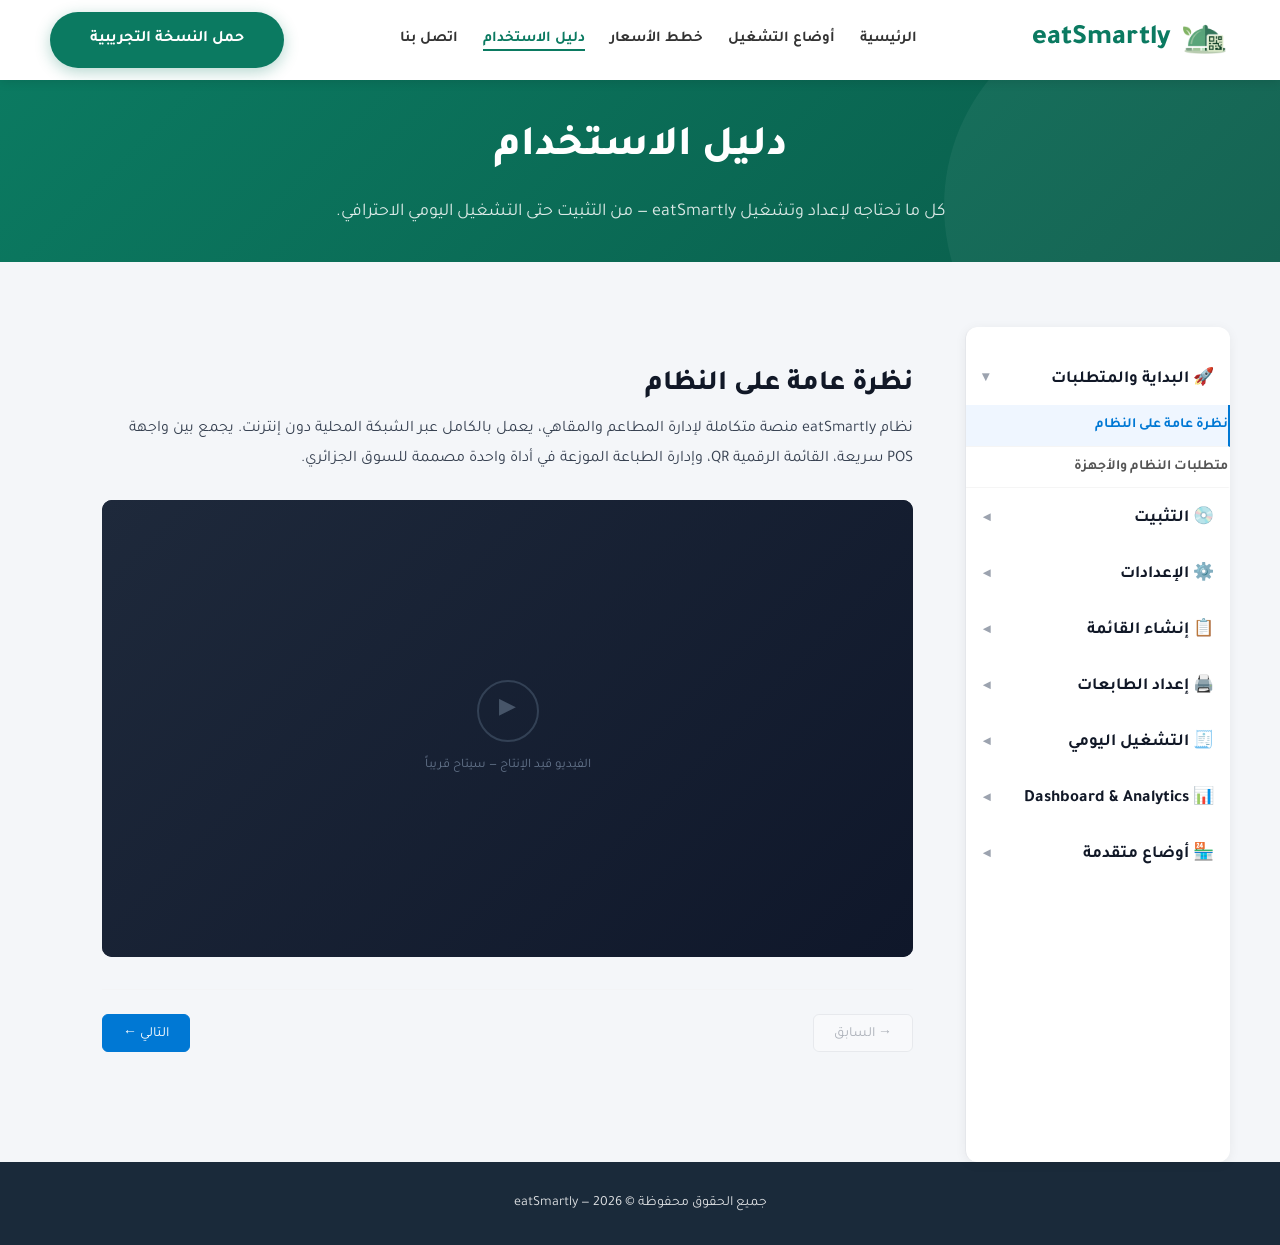
==== commit 451f5b14: "update all pages and improve many things" ====
--- a/documentation.html
+++ b/documentation.html
@@ -53,7 +53,7 @@
         }
         .chapter-toggle:hover { background: #f3f4f6; }
         .chapter-toggle .ch-arrow {
-            font-size: 9px;
+            font-size: 14px;
             color: #9ca3af;
             transition: transform .2s;
             display: inline-block;
@@ -120,14 +120,14 @@
             flex: 1;
             padding: 40px 52px;
             min-width: 0;
-            max-width: 780px;
+            max-width: 100%;
         }
 
         .lesson-article { display: none; }
         .lesson-article.active { display: block; }
 
         .lesson-article h1 {
-            font-size: 26px;
+            font-size: 28px;
             font-weight: 800;
             color: #111827;
             margin: 0 0 10px;
@@ -135,7 +135,7 @@
         }
 
         .lesson-desc {
-            font-size: 15px;
+            font-size: 16px;
             line-height: 1.85;
             color: #374151;
             margin: 0 0 26px;
@@ -257,6 +257,15 @@
         <span></span><span></span><span></span>
     </button>
 </header>
+
+<!-- ══ Page Hero ══════════════════════════════════════════ -->
+<div class="page-hero">
+    <h1>دليل الاستخدام</h1>
+    <p>
+        كل ما تحتاجه لإعداد وتشغيل <span dir="ltr">eatSmartly</span> —
+        من التثبيت حتى التشغيل اليومي الاحترافي.
+    </p>
+</div>
 
 <!-- ══ MOBILE TOPICS BAR ════════════════════════════════════ -->
 <div class="mobile-topics-bar">
--- a/css/styles.css
+++ b/css/styles.css
@@ -289,7 +289,7 @@
 /* ── Page Hero (inner pages) ───────────────────────────── */
 .page-hero {
     background: linear-gradient(135deg, #0b7a61 0%, #0a5c4a 100%);
-    padding: 80px 20px;
+    padding: 35px 20px;
     text-align: center;
     position: relative;
     overflow: hidden;
@@ -2520,15 +2520,17 @@
     }
 
     .page-hero {
-        padding: 48px 16px;
+        padding: 20px 16px;
     }
 
     .page-hero h1 {
         font-size: 22px;
+        margin-bottom: 0px;
     }
 
     .page-hero p {
         font-size: 14px;
+        display: none;
     }
 
     .doc-page-hero h1 {
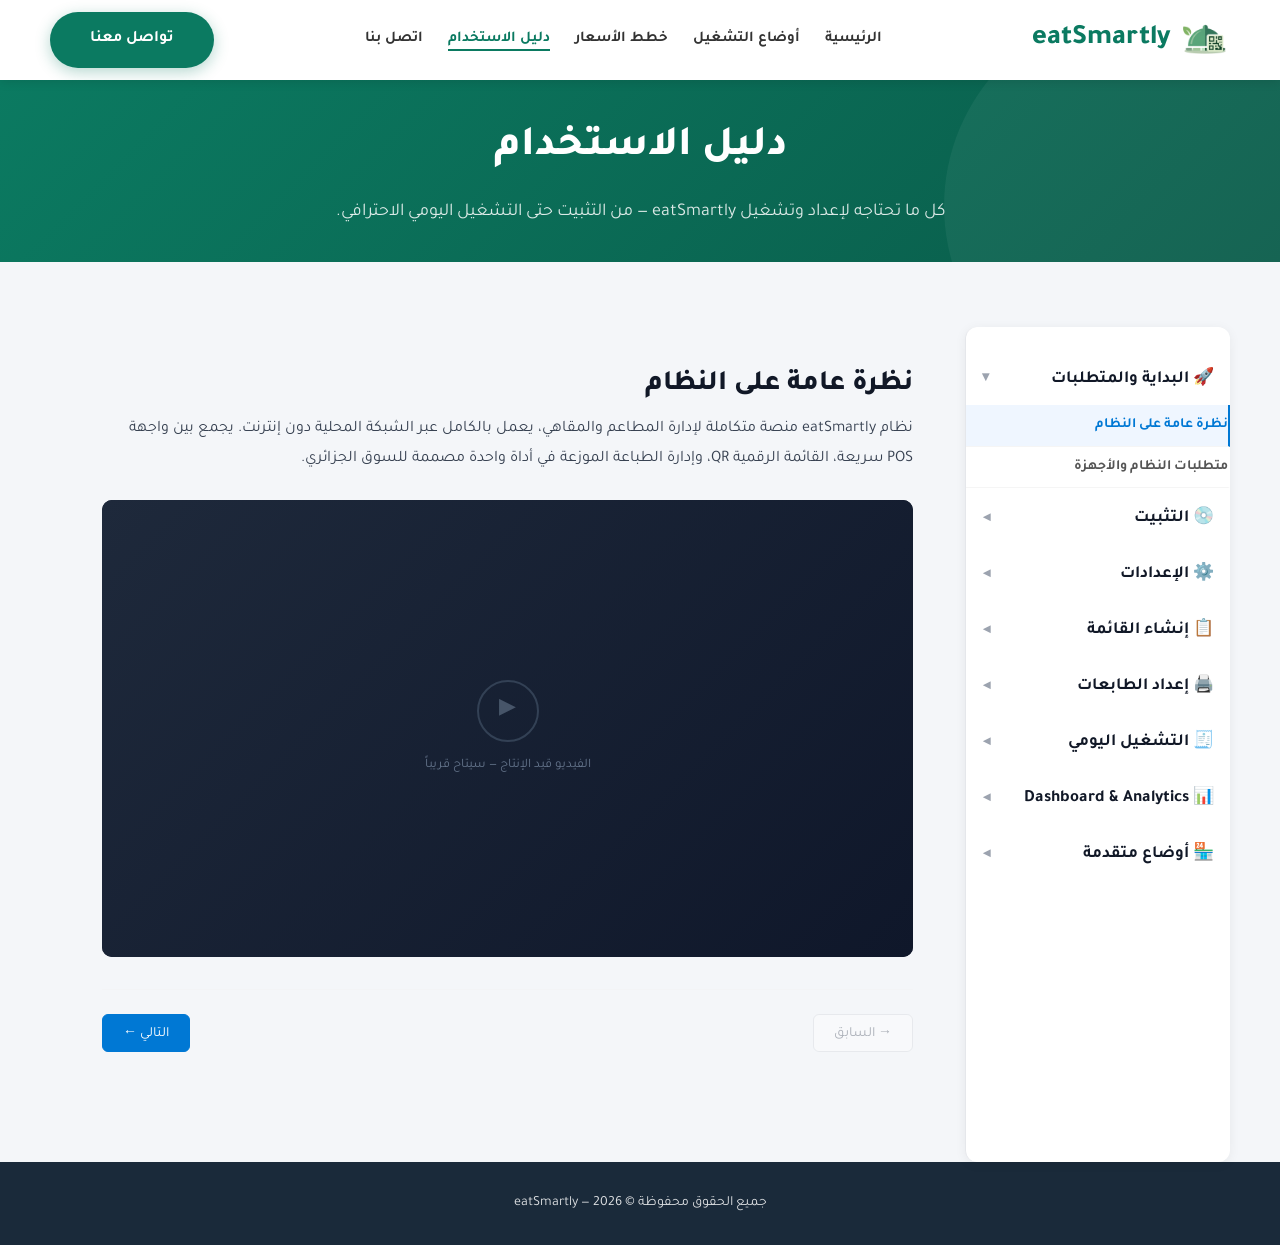
==== commit 5ec30fc4: "update contact section*" ====
--- a/documentation.html
+++ b/documentation.html
@@ -1,9 +1,73 @@
 ﻿<!DOCTYPE html>
-<html lang="ar" dir="rtl">
+<html lang="ar-DZ" dir="rtl">
 <head>
     <meta charset="UTF-8">
     <meta name="viewport" content="width=device-width, initial-scale=1.0">
-    <title>eatSmartly | دليل الاستخدام</title>
+    <title>eatSmartly | دليل الاستخدام — Guide d'utilisation Restaurant Algérie</title>
+
+    <!-- ══ SEO Core ══════════════════════════════════════════════════════ -->
+    <meta name="description" content="دليل استخدام eatSmartly الكامل لإدارة المطاعم والمقاهي في الجزائر — إعداد النظام، الطلبات، الفواتير، التقارير. Guide complet d'utilisation eatSmartly pour restaurants et cafés en Algérie.">
+    <meta name="keywords" content="دليل استخدام برنامج مطعم, شرح نظام إدارة مطعم جزائر, تعليمات برنامج مقهى, guide logiciel restaurant Algérie, tutoriel gestion café Algérie, documentation système restaurant DZ, eatSmartly guide">
+    <meta name="author" content="eatSmartly">
+    <meta name="robots" content="index, follow">
+    <meta name="theme-color" content="#0b7a61">
+
+    <!-- ══ Geo Targeting — Algeria ════════════════════════════════════════ -->
+    <meta name="geo.region" content="DZ">
+    <meta name="geo.country" content="Algeria">
+    <meta name="geo.placename" content="Algérie / الجزائر">
+    <meta name="language" content="ar, fr">
+
+    <!-- ══ Canonical & Hreflang ══════════════════════════════════════════ -->
+    <link rel="canonical" href="https://eatsmartly-app.netlify.app/documentation.html">
+    <link rel="alternate" hreflang="ar-DZ" href="https://eatsmartly-app.netlify.app/documentation.html">
+    <link rel="alternate" hreflang="fr-DZ" href="https://eatsmartly-app.netlify.app/fr/documentation.html">
+    <link rel="alternate" hreflang="x-default" href="https://eatsmartly-app.netlify.app/documentation.html">
+
+    <!-- ══ Open Graph ════════════════════════════════════════════════════ -->
+    <meta property="og:type" content="article">
+    <meta property="og:site_name" content="eatSmartly">
+    <meta property="og:locale" content="ar_DZ">
+    <meta property="og:locale:alternate" content="fr_DZ">
+    <meta property="og:url" content="https://eatsmartly-app.netlify.app/documentation.html">
+    <meta property="og:title" content="eatSmartly — دليل الاستخدام | Guide d'utilisation Algérie">
+    <meta property="og:description" content="كل ما تحتاجه لاستخدام eatSmartly في مطعمك أو مقهاك بالجزائر. Tout ce dont vous avez besoin pour utiliser eatSmartly dans votre restaurant en Algérie.">
+    <meta property="og:image" content="https://eatsmartly-app.netlify.app/images/eatSmartly_logo.png">
+
+    <!-- ══ Twitter Card ══════════════════════════════════════════════════ -->
+    <meta name="twitter:card" content="summary_large_image">
+    <meta name="twitter:title" content="eatSmartly — دليل الاستخدام | Guide Algérie">
+    <meta name="twitter:description" content="دليل استخدام نظام إدارة المطاعم eatSmartly. Guide d'utilisation logiciel restaurant Algérie.">
+    <meta name="twitter:image" content="https://eatsmartly-app.netlify.app/images/eatSmartly_logo.png">
+
+    <!-- ══ Schema.org — TechArticle + BreadcrumbList ════════════════════ -->
+    <script type="application/ld+json">
+    {
+      "@context": "https://schema.org",
+      "@type": "TechArticle",
+      "name": "دليل استخدام eatSmartly — Guide d'utilisation eatSmartly",
+      "url": "https://eatsmartly-app.netlify.app/documentation.html",
+      "description": "دليل الاستخدام الكامل لنظام إدارة المطاعم والمقاهي eatSmartly في الجزائر. Guide complet du logiciel de gestion restaurant eatSmartly en Algérie.",
+      "inLanguage": ["ar", "fr"],
+      "audience": {
+        "@type": "Audience",
+        "audienceType": "Restaurant owners, Café managers, الجزائر"
+      },
+      "isPartOf": {
+        "@type": "WebSite",
+        "name": "eatSmartly",
+        "url": "https://eatsmartly-app.netlify.app"
+      },
+      "breadcrumb": {
+        "@type": "BreadcrumbList",
+        "itemListElement": [
+          {"@type": "ListItem", "position": 1, "name": "الرئيسية — Accueil", "item": "https://eatsmartly-app.netlify.app/"},
+          {"@type": "ListItem", "position": 2, "name": "دليل الاستخدام — Documentation", "item": "https://eatsmartly-app.netlify.app/documentation.html"}
+        ]
+      }
+    }
+    </script>
+
     <link rel="icon" type="image/png" href="images/eatSmartly_logo.png">
     <link href="https://fonts.googleapis.com/css2?family=Tajawal:wght@400;500;700;800&display=swap" rel="stylesheet">
     <link rel="stylesheet" href="css/styles.css">
@@ -221,7 +285,7 @@
             .doc-sidebar { display: none; }
             .mobile-topics-bar { display: block; }
             .doc-main { padding: 28px 18px; }
-            .doc-container { padding-top: 65px; }
+            .doc-container { padding-top: 20px; }
             .lesson-article h1 { font-size: 21px; }
             .lesson-desc { font-size: 14px; }
         }
@@ -252,7 +316,7 @@
             </li>
         </ul>
     </nav>
-    <a href="index.html#download" class="btn">حمل النسخة التجريبية</a>
+    <a href="index.html#contact" class="btn">تواصل معنا</a>
     <button class="menu-toggle" id="menuToggle" aria-label="القائمة" aria-expanded="false">
         <span></span><span></span><span></span>
     </button>
@@ -485,7 +549,7 @@
             <h1>الإعداد الأولي وأول دخول</h1>
             <p class="lesson-desc">
                 بعد التثبيت، يجب تفعيل الترخيص مرة واحدة فقط — أرسل رمز الجهاز لفريق الدعم واستقبل Activation Code خلال ساعتين.
-                بعدها يعمل النظام بالكامل بدون إنترنت مع بيانات دخول افتراضية جاهزة للمدير والكاشير والنادل والطاهي.
+                بعدها يعمل النظام بالكامل بدون إنترنت مع بيانات دخول افتراضية جاهزة للمدير وامين الصندوق  والنادل والطاهي.
             </p>
             <div class="video-wrap" data-ytid="">
                 <div class="video-placeholder">
@@ -522,7 +586,7 @@
         <article class="lesson-article" id="l-3-2">
             <h1>المستخدمون والصلاحيات</h1>
             <p class="lesson-desc">
-                أنشئ حسابات لفريقك وحدد صلاحيات كل شخص حسب دوره: مدير، مشرف، كاشير، نادل، أو طاهي.
+                أنشئ حسابات لفريقك وحدد صلاحيات كل شخص حسب دوره: مدير، مشرف، امين الصندوق ، نادل، أو طاهي.
                 كل دور له مجموعة صلاحيات افتراضية قابلة للتخصيص — بما في ذلك الوصول للتقارير وربط الطابعة.
             </p>
             <div class="video-wrap" data-ytid="">
@@ -656,7 +720,7 @@
             <h1>توجيه الطباعة للمطابخ</h1>
             <p class="lesson-desc">
                 اربط كل فئة أصناف بطابعة محددة — عند إرسال أي طلب، تنتقل تذاكر المطبخ تلقائياً للطابعة الصحيحة.
-                الفاتورة تُرسَل دائماً لطابعة الكاشير، بينما طلبات كل قسم تذهب لمطبخه المحدد مسبقاً.
+                الفاتورة تُرسَل دائماً لطابعة امين الصندوق ، بينما طلبات كل قسم تذهب لمطبخه المحدد مسبقاً.
             </p>
             <div class="video-wrap" data-ytid="">
                 <div class="video-placeholder">
@@ -694,7 +758,7 @@
             <h1>القائمة الرقمية QR</h1>
             <p class="lesson-desc">
                 يمسح الزبون رمز QR بكاميرا هاتفه دون تطبيق، يتصفح القائمة كاملة ويطلب مباشرة من طاولته.
-                الطلب يصل للكاشير فوراً ثم يُرسَل للمطبخ تلقائياً — تأكد أن الهاتف متصل بنفس Wi-Fi المطعم.
+                الطلب يصل للامين الصندوق  فوراً ثم يُرسَل للمطبخ تلقائياً — تأكد أن الهاتف متصل بنفس Wi-Fi المطعم.
             </p>
             <div class="video-wrap" data-ytid="">
                 <div class="video-placeholder">
--- a/css/styles.css
+++ b/css/styles.css
@@ -936,29 +936,363 @@
 
 /* ── Contact ───────────────────────────────────────────── */
 #contact {
-    background-color: var(--white);
+    background: linear-gradient(160deg, #f0faf6 0%, #ffffff 60%);
+}
+
+.contact-subtitle {
+    margin-bottom: 44px;
+    color: #666;
+    font-size: 17px;
+}
+
+/* Two-column layout */
+.contact-layout {
+    display: grid;
+    grid-template-columns: 1fr 1.5fr;
+    gap: 36px;
+    align-items: start;
+}
+
+/* ── Channels panel ── */
+.contact-channels {
+    background: #fff;
+    border-radius: 20px;
+    padding: 32px 26px;
+    border: 1px solid #ddf0e8;
+    box-shadow: 0 8px 32px rgba(11,122,97,0.08);
+}
+
+.channels-header {
+    display: flex;
+    align-items: center;
+    gap: 10px;
+    margin-bottom: 4px;
+}
+
+.channels-header h3 {
+    font-size: 19px;
+    font-weight: 800;
+    color: var(--text-color);
+    margin: 0;
+}
+
+.online-dot {
+    width: 10px;
+    height: 10px;
+    border-radius: 50%;
+    background: #25d366;
+    box-shadow: 0 0 0 3px rgba(37,211,102,0.25);
+    animation: pulse-dot 2s infinite;
+    flex-shrink: 0;
+}
+
+@keyframes pulse-dot {
+    0%, 100% { box-shadow: 0 0 0 3px rgba(37,211,102,0.25); }
+    50%       { box-shadow: 0 0 0 6px rgba(37,211,102,0.10); }
+}
+
+.channels-sub {
+    color: #999;
+    font-size: 13px;
+    margin-bottom: 26px;
+}
+
+/* ── Shared button shell ── */
+.contact-btn {
+    display: flex;
+    align-items: center;
+    gap: 18px;
+    width: 100%;
+    padding: 18px 20px;
+    border-radius: 16px;
+    text-decoration: none;
+    margin-bottom: 16px;
+    transition: transform 0.2s cubic-bezier(.34,1.56,.64,1), box-shadow 0.2s;
+    font-family: 'Tajawal', sans-serif;
+    position: relative;
+    overflow: hidden;
+}
+
+.contact-btn::after {
+    content: '';
+    position: absolute;
+    inset: 0;
+    background: rgba(255,255,255,0.12);
+    opacity: 0;
+    transition: opacity 0.2s;
+}
+
+.contact-btn:hover {
+    transform: translateY(-3px) scale(1.01);
+}
+
+.contact-btn:hover::after {
+    opacity: 1;
+}
+
+/* Icon badge */
+.contact-icon-ring {
+    position: relative;
+    flex-shrink: 0;
+}
+
+.contact-icon-ring::before {
+    content: '';
+    position: absolute;
+    inset: -5px;
+    border-radius: 50%;
+    background: rgba(255,255,255,0.25);
+    animation: ring-pulse 2.4s ease-out infinite;
+}
+
+@keyframes ring-pulse {
+    0%   { transform: scale(0.9); opacity: 0.7; }
+    70%  { transform: scale(1.35); opacity: 0; }
+    100% { transform: scale(0.9); opacity: 0; }
+}
+
+.contact-icon-wrap {
+    width: 56px;
+    height: 56px;
+    border-radius: 50%;
+    background: rgba(255,255,255,0.22);
+    display: flex;
+    align-items: center;
+    justify-content: center;
+    flex-shrink: 0;
+    position: relative;
+    z-index: 1;
+}
+
+.email-icon-wrap {
+    background: rgba(255,255,255,0.18);
+}
+
+/* Button body text */
+.contact-btn-body {
+    display: flex;
+    flex-direction: column;
+    text-align: right;
+    gap: 2px;
+}
+
+.contact-btn-top {
+    display: flex;
+    align-items: center;
+    gap: 8px;
+}
+
+.contact-btn-label {
+    font-size: 16px;
+    font-weight: 800;
+    line-height: 1.2;
+    color: #fff;
+}
+
+.contact-badge {
+    font-size: 10px;
+    font-weight: 700;
+    background: rgba(255,255,255,0.28);
+    color: #fff;
+    padding: 2px 8px;
+    border-radius: 20px;
+    letter-spacing: 0.5px;
+    border: 1px solid rgba(255,255,255,0.4);
+}
+
+.contact-btn-sub {
+    font-size: 13px;
+    color: rgba(255,255,255,0.85);
+    direction: ltr;
+    text-align: left;
+    letter-spacing: 0.3px;
+}
+
+.contact-btn-cta {
+    font-size: 12px;
+    color: rgba(255,255,255,0.7);
+    margin-top: 2px;
+}
+
+/* ── WhatsApp button ── */
+.whatsapp-btn {
+    background: linear-gradient(135deg, #25d366 0%, #128c5e 100%);
+    box-shadow: 0 8px 28px rgba(37,211,102,0.38);
+}
+
+.whatsapp-btn:hover {
+    box-shadow: 0 12px 36px rgba(37,211,102,0.5);
+}
+
+/* ── Email button ── */
+.email-btn {
+    background: linear-gradient(135deg, var(--primary-color) 0%, #064d3c 100%);
+    box-shadow: 0 8px 28px rgba(11,122,97,0.28);
+}
+
+.email-btn:hover {
+    box-shadow: 0 12px 36px rgba(11,122,97,0.40);
+}
+
+/* ── Facebook page button ── */
+.facebook-page-btn {
+    background: linear-gradient(135deg, #1877f2 0%, #0d5abf 100%);
+    box-shadow: 0 8px 28px rgba(24,119,242,0.30);
+}
+
+.facebook-page-btn:hover {
+    box-shadow: 0 12px 36px rgba(24,119,242,0.44);
+}
+
+.facebook-page-icon-wrap {
+    background: rgba(255,255,255,0.18);
+}
+
+/* ── Availability note ── */
+.contact-availability {
+    display: flex;
+    align-items: center;
+    gap: 9px;
+    margin-top: 6px;
+    color: #888;
+    font-size: 15px;
+    padding: 10px 14px;
+    background: #f6faf8;
+    border-radius: 10px;
+}
+
+/* ── Developer credit ── */
+.dev-credit {
+    display: flex;
+    align-items: center;
+    justify-content: space-between;
+    gap: 12px;
+    padding: 12px 14px;
+    background: #f0f7f4;
+    border-radius: 12px;
+    margin-bottom: 10px;
+    border: 1px solid #d8eee6;
+}
+
+.dev-credit-text {
+    font-size: 15px;
+    color: #555;
+    margin: 0;
+    line-height: 1.5;
+}
+
+.dev-credit-text strong {
+    color: var(--primary-color);
+}
+
+.social-links {
+    display: flex;
+    gap: 8px;
+    flex-shrink: 0;
+}
+
+.social-link {
+    width: 36px;
+    height: 36px;
+    border-radius: 50%;
+    display: flex;
+    align-items: center;
+    justify-content: center;
+    transition: transform 0.18s, box-shadow 0.18s;
+    text-decoration: none;
+}
+
+.social-link:hover {
+    transform: translateY(-2px);
+    box-shadow: 0 4px 14px rgba(0,0,0,0.18);
+}
+
+.linkedin-link {
+    background: #0077b5;
+    color: #fff;
+}
+
+.facebook-link {
+    background: #1877f2;
+    color: #fff;
+}
+
+.avail-dot {
+    width: 8px;
+    height: 8px;
+    border-radius: 50%;
+    background: #25d366;
+    flex-shrink: 0;
+}
+
+/* ── Form panel ── */
+.contact-form-wrap {
+    background: var(--white);
+    border-radius: 20px;
+    padding: 36px 30px;
+    box-shadow: 0 8px 32px rgba(0,0,0,0.07);
+    border: 1px solid #e4ebe9;
+}
+
+.contact-form-wrap h3 {
+    font-size: 19px;
+    font-weight: 800;
+    color: var(--text-color);
+    margin-bottom: 24px;
 }
 
 form {
-    max-width: 600px;
-    margin: 0 auto;
+    max-width: 100%;
+    margin: 0;
     display: flex;
     flex-direction: column;
-    gap: 15px;
+    gap: 14px;
 }
 
 input,
 textarea {
-    padding: 15px;
-    border: 1px solid #ccc;
-    border-radius: 5px;
-    font-size: 16px;
+    padding: 14px 16px;
+    border: 1.5px solid #e0e8e4;
+    border-radius: 10px;
+    font-size: 15px;
     font-family: 'Tajawal', sans-serif;
+    background: #f9fbfa;
+    color: var(--text-color);
+    transition: border-color 0.2s, box-shadow 0.2s;
+    outline: none;
+}
+
+input:focus,
+textarea:focus {
+    border-color: var(--primary-color);
+    background: #fff;
+    box-shadow: 0 0 0 3px rgba(11,122,97,0.10);
+}
+
+input.input-error,
+textarea.input-error {
+    border-color: #e53935 !important;
+    background: #fff8f8 !important;
+    box-shadow: 0 0 0 3px rgba(229,57,53,0.10) !important;
+}
+
+.form-field {
+    display: flex;
+    flex-direction: column;
+    gap: 4px;
+}
+
+.field-error {
+    color: #e53935;
+    font-size: 12px;
+    min-height: 16px;
+    text-align: right;
+    padding-right: 4px;
 }
 
 textarea {
     resize: vertical;
-    height: 150px;
+    height: 140px;
 }
 
 /* ── Footer ────────────────────────────────────────────── */
@@ -2462,6 +2796,16 @@
         align-items: flex-start;
     }
 
+    /* ── Contact ─── */
+    .contact-layout {
+        grid-template-columns: 1fr;
+    }
+
+    .contact-channels,
+    .contact-form-wrap {
+        padding: 28px 20px;
+    }
+
     /* ── Contact form ─── */
     form {
         padding: 0 4px;
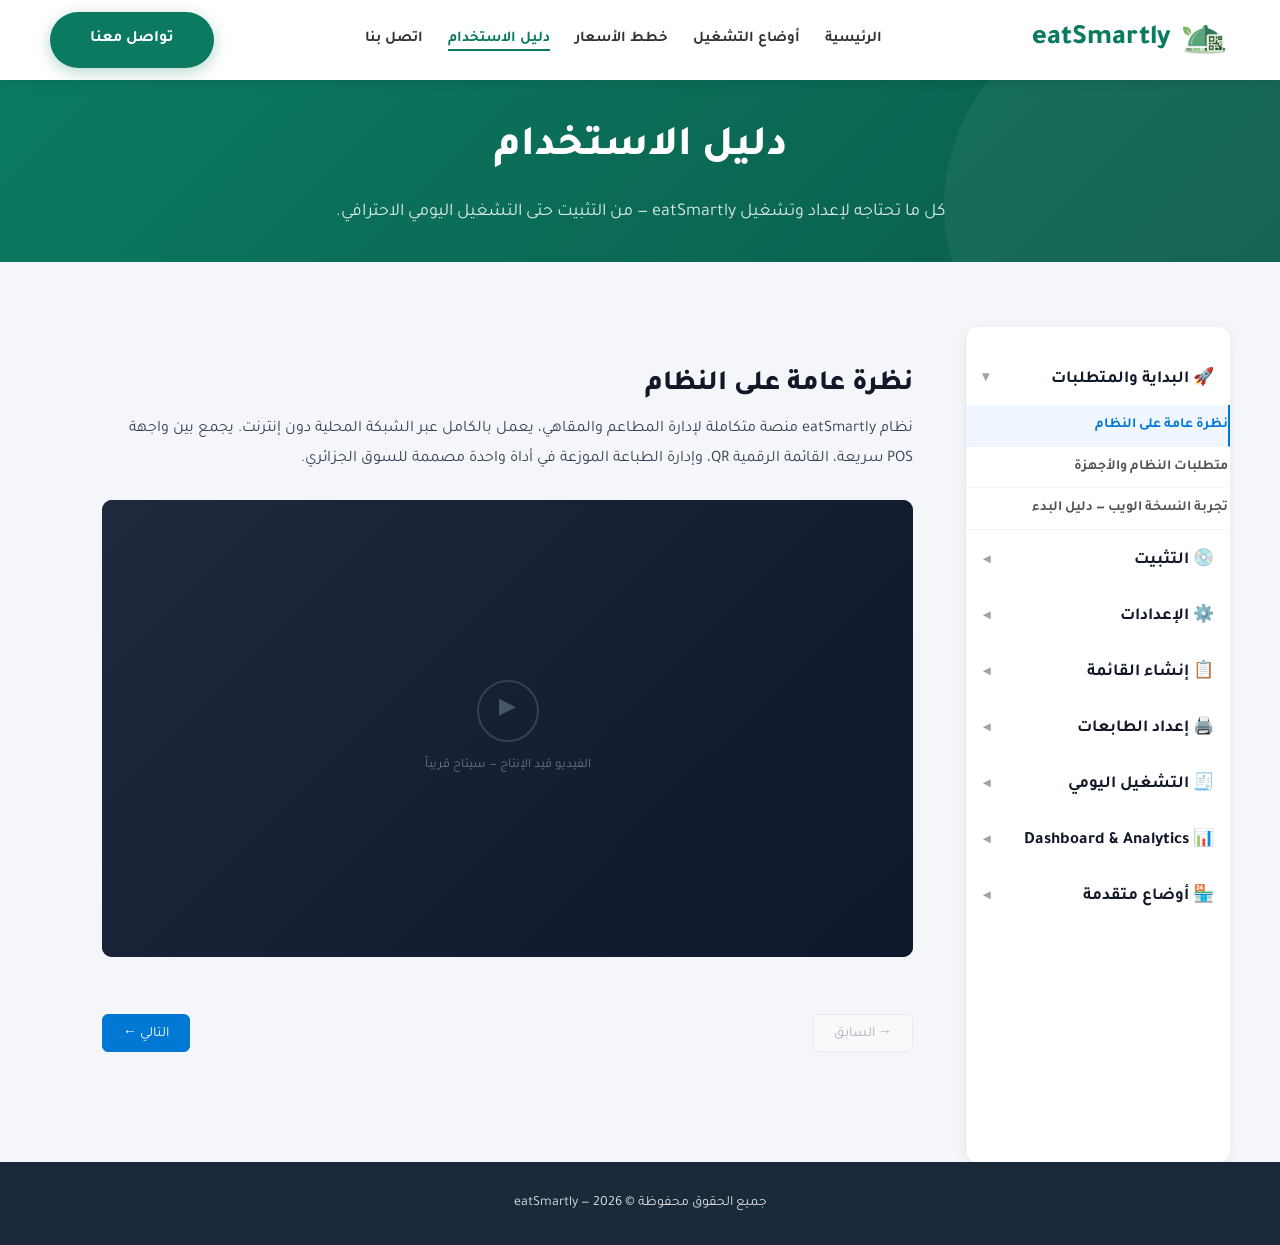
==== commit 0e9a7331: "update test button, add modal in index.htmland ctreate a new lesson about testing the system" ====
--- a/documentation.html
+++ b/documentation.html
@@ -19,26 +19,26 @@
     <meta name="language" content="ar, fr">
 
     <!-- ══ Canonical & Hreflang ══════════════════════════════════════════ -->
-    <link rel="canonical" href="https://eatsmartly-app.netlify.app/documentation.html">
-    <link rel="alternate" hreflang="ar-DZ" href="https://eatsmartly-app.netlify.app/documentation.html">
-    <link rel="alternate" hreflang="fr-DZ" href="https://eatsmartly-app.netlify.app/fr/documentation.html">
-    <link rel="alternate" hreflang="x-default" href="https://eatsmartly-app.netlify.app/documentation.html">
+    <link rel="canonical" href="https://eatsmartly-dz.netlify.app/documentation.html">
+    <link rel="alternate" hreflang="ar-DZ" href="https://eatsmartly-dz.netlify.app/documentation.html">
+    <link rel="alternate" hreflang="fr-DZ" href="https://eatsmartly-dz.netlify.app/fr/documentation.html">
+    <link rel="alternate" hreflang="x-default" href="https://eatsmartly-dz.netlify.app/documentation.html">
 
     <!-- ══ Open Graph ════════════════════════════════════════════════════ -->
     <meta property="og:type" content="article">
     <meta property="og:site_name" content="eatSmartly">
     <meta property="og:locale" content="ar_DZ">
     <meta property="og:locale:alternate" content="fr_DZ">
-    <meta property="og:url" content="https://eatsmartly-app.netlify.app/documentation.html">
+    <meta property="og:url" content="https://eatsmartly-dz.netlify.app/documentation.html">
     <meta property="og:title" content="eatSmartly — دليل الاستخدام | Guide d'utilisation Algérie">
     <meta property="og:description" content="كل ما تحتاجه لاستخدام eatSmartly في مطعمك أو مقهاك بالجزائر. Tout ce dont vous avez besoin pour utiliser eatSmartly dans votre restaurant en Algérie.">
-    <meta property="og:image" content="https://eatsmartly-app.netlify.app/images/eatSmartly_logo.png">
+    <meta property="og:image" content="https://eatsmartly-dz.netlify.app/images/eatSmartly_logo.png">
 
     <!-- ══ Twitter Card ══════════════════════════════════════════════════ -->
     <meta name="twitter:card" content="summary_large_image">
     <meta name="twitter:title" content="eatSmartly — دليل الاستخدام | Guide Algérie">
     <meta name="twitter:description" content="دليل استخدام نظام إدارة المطاعم eatSmartly. Guide d'utilisation logiciel restaurant Algérie.">
-    <meta name="twitter:image" content="https://eatsmartly-app.netlify.app/images/eatSmartly_logo.png">
+    <meta name="twitter:image" content="https://eatsmartly-dz.netlify.app/images/eatSmartly_logo.png">
 
     <!-- ══ Schema.org — TechArticle + BreadcrumbList ════════════════════ -->
     <script type="application/ld+json">
@@ -46,7 +46,7 @@
       "@context": "https://schema.org",
       "@type": "TechArticle",
       "name": "دليل استخدام eatSmartly — Guide d'utilisation eatSmartly",
-      "url": "https://eatsmartly-app.netlify.app/documentation.html",
+      "url": "https://eatsmartly-dz.netlify.app/documentation.html",
       "description": "دليل الاستخدام الكامل لنظام إدارة المطاعم والمقاهي eatSmartly في الجزائر. Guide complet du logiciel de gestion restaurant eatSmartly en Algérie.",
       "inLanguage": ["ar", "fr"],
       "audience": {
@@ -56,13 +56,13 @@
       "isPartOf": {
         "@type": "WebSite",
         "name": "eatSmartly",
-        "url": "https://eatsmartly-app.netlify.app"
+        "url": "https://eatsmartly-dz.netlify.app"
       },
       "breadcrumb": {
         "@type": "BreadcrumbList",
         "itemListElement": [
-          {"@type": "ListItem", "position": 1, "name": "الرئيسية — Accueil", "item": "https://eatsmartly-app.netlify.app/"},
-          {"@type": "ListItem", "position": 2, "name": "دليل الاستخدام — Documentation", "item": "https://eatsmartly-app.netlify.app/documentation.html"}
+          {"@type": "ListItem", "position": 1, "name": "الرئيسية — Accueil", "item": "https://eatsmartly-dz.netlify.app/"},
+          {"@type": "ListItem", "position": 2, "name": "دليل الاستخدام — Documentation", "item": "https://eatsmartly-dz.netlify.app/documentation.html"}
         ]
       }
     }
@@ -336,8 +336,9 @@
     <label>TOPICS</label>
     <select id="topicSelect">
         <optgroup label="🚀 البداية والمتطلبات">
-            <option value="l-1-1">نظرة عامة على النظام</option>
-            <option value="l-1-2">متطلبات النظام والأجهزة</option>
+            <option value="l-1-0">نظرة عامة على النظام</option>
+            <option value="l-1-1">متطلبات النظام والأجهزة</option>
+            <option value="l-1-2">تجربة النسخة الويب — دليل البدء</option>
         </optgroup>
         <optgroup label="💿 التثبيت">
             <option value="l-2-1">تحميل وتثبيت البرنامج</option>
@@ -388,8 +389,9 @@
                 <span class="ch-arrow">▾</span>
             </button>
             <ul class="lesson-list">
-                <li><a data-target="l-1-1" class="active">نظرة عامة على النظام</a></li>
-                <li><a data-target="l-1-2">متطلبات النظام والأجهزة</a></li>
+                <li><a data-target="l-1-0" class="active">نظرة عامة على النظام</a></li>
+                <li><a data-target="l-1-1">متطلبات النظام والأجهزة</a></li>
+                <li><a data-target="l-1-2">تجربة النسخة الويب — دليل البدء</a></li>
             </ul>
         </div>
 
@@ -487,8 +489,10 @@
     <!-- ═══ MAIN CONTENT ══════════════════════════════════ -->
     <main class="doc-main">
 
-        <!-- ── L 1-1 ─────────────────────────────────────── -->
-        <article class="lesson-article active" id="l-1-1">
+
+
+        <!-- ── L 1-0 ─────────────────────────────────────── -->
+        <article class="lesson-article active" id="l-1-0">
             <h1>نظرة عامة على النظام</h1>
             <p class="lesson-desc">
                 نظام eatSmartly منصة متكاملة لإدارة المطاعم والمقاهي، يعمل بالكامل عبر الشبكة المحلية دون إنترنت.
@@ -506,13 +510,160 @@
             </div>
         </article>
 
-        <!-- ── L 1-2 ─────────────────────────────────────── -->
-        <article class="lesson-article" id="l-1-2">
+        <!-- ── L 1-1 ─────────────────────────────────────── -->
+        <article class="lesson-article" id="l-1-1">
             <h1>متطلبات النظام والأجهزة</h1>
             <p class="lesson-desc">
                 يعمل النظام على Windows 10 (64-bit) مع معالج Intel Core i3، ذاكرة 4GB RAM، وتخزين 128GB SSD.
                 تحتاج لشبكة محلية LAN أو Wi-Fi لربط الأجهزة والطابعات — لكن لا حاجة للإنترنت أثناء التشغيل اليومي.
             </p>
+            <div class="video-wrap" data-ytid="">
+                <div class="video-placeholder">
+                    <div class="vp-icon">▶</div>
+                    <p>الفيديو قيد الإنتاج — سيتاح قريباً</p>
+                </div>
+            </div>
+            <div class="lesson-nav">
+                <button data-nav="-1">→ السابق</button>
+                <button class="primary" data-nav="1">التالي ←</button>
+            </div>
+        </article>
+
+                <!-- ── L 1-2 ─────────────────────────────────────── -->
+        <article class="lesson-article" id="l-1-2">
+            <h1>تجربة النسخة الويب — دليل البدء</h1>
+            <p class="lesson-desc">
+                مرحباً بك في نسخة التجربة التفاعلية لنظام <span dir="ltr">eatSmartly</span>!
+                هذه النسخة تتيح لك استكشاف إمكانيات النظام مباشرةً عبر المتصفح، دون تثبيت أي برنامج.
+                تجربتك ستختلف بحسب الجهاز الذي تستخدمه — تابع القراءة لتعرف ما يمكنك اكتشافه.
+            </p>
+
+            <!-- ── Intro banner ── -->
+            <div style="background:linear-gradient(135deg,#0b7a61 0%,#0d9e7e 100%);border-radius:12px;padding:20px 24px;margin-bottom:28px;color:#fff;display:flex;align-items:center;gap:16px;">
+                <span style="font-size:42px;flex-shrink:0;">🌐</span>
+                <div>
+                    <strong style="font-size:17px;display:block;margin-bottom:6px;">أنت الآن تجرّب <span dir="ltr">eatSmartly</span> — نظام إدارة المطاعم والمقاهي ومجمعات الطعام</strong>
+                    <span style="font-size:14px;opacity:.9;">النسخة المتاحة هي نسخة <strong>ويب تجريبية</strong> مستضافة على الإنترنت لأغراض العرض فقط. النسخة الرسمية تعمل بالكامل على شبكتك المحلية بدون إنترنت.</span>
+                </div>
+            </div>
+
+            <!-- ── Mobile experience ── -->
+            <div style="background:#f0fdf8;border:2px solid #0b7a61;border-radius:12px;padding:22px 24px;margin-bottom:20px;">
+                <div style="display:flex;align-items:center;gap:12px;margin-bottom:14px;">
+                    <span style="font-size:32px;">📱</span>
+                    <h2 style="margin:0;font-size:19px;color:#065f46;">إذا كنت تستخدم الهاتف الذكي</h2>
+                </div>
+                <p style="margin:0 0 12px;font-size:15px;line-height:1.9;color:#374151;">
+                    فأنت تستكشف الواجهات المصممة خصيصاً لتجربة الزبون والنادل:
+                </p>
+                <ul style="margin:0;padding-right:20px;font-size:15px;line-height:2;color:#374151;">
+                    <li>
+                        <strong>🍽️ القائمة الرقمية للزبون:</strong> تصفّح القائمة بالصور، شاهد تفاصيل كل طبق، أضف ما تشاء إلى سلة الطلب بلمسة واحدة — تماماً كما يفعل زبون حقيقي في المطعم بعد مسح رمز <span dir="ltr">QR</span> من طاولته.
+                    </li>
+                    <li>
+                        <strong>🙋 واجهة النادل:</strong> يمكن للنادل استخدام هاتفه لأخذ طلبات الزبائن على الطاولات وإرسالها مباشرةً إلى مطبخ الطاهي — حتى لو كانا في طابقين مختلفين! هذا يُحسّن جودة الخدمة ويُقلّل وقت الانتظار بشكل ملحوظ.
+                    </li>
+                </ul>
+                <div style="margin-top:14px;background:#dcfce7;border-radius:8px;padding:10px 14px;font-size:13px;color:#065f46;">
+                    💡 <strong>نصيحة:</strong> تأكد أن هاتفك متصل بنفس شبكة <span dir="ltr">Wi-Fi</span> الخاصة بالنظام لتجربة الطلب الفوري في الوقت الحقيقي.
+                </div>
+            </div>
+
+            <!-- ── Desktop experience ── -->
+            <div style="background:#eff6ff;border:2px solid #2563eb;border-radius:12px;padding:22px 24px;margin-bottom:20px;">
+                <div style="display:flex;align-items:center;gap:12px;margin-bottom:14px;">
+                    <span style="font-size:32px;">🖥️</span>
+                    <h2 style="margin:0;font-size:19px;color:#1d4ed8;">إذا كنت تستخدم الحاسوب <span dir="ltr">(Desktop / Laptop)</span></h2>
+                </div>
+                <p style="margin:0 0 12px;font-size:15px;line-height:1.9;color:#374151;">
+                    فأنت تختبر النظام بكامل قدراته وواجهاته الإدارية:
+                </p>
+                <ul style="margin:0;padding-right:20px;font-size:15px;line-height:2;color:#374151;">
+                    <li><strong>⚙️ لوحة الإدارة الكاملة:</strong> إنشاء القائمة، إدارة المستخدمين والصلاحيات، الإعدادات العامة.</li>
+                    <li><strong>🧾 شاشة امين الصندوق <span dir="ltr">(Caissier)</span>:</strong> تسجيل الطلبات، الدفع، إدارة الطاولات.</li>
+                    <li><strong>👨‍🍳 واجهة الطاهي <span dir="ltr">(Chef)</span>:</strong> متابعة الطلبات الواردة والوضع الحالي للمطبخ.</li>
+                    <li><strong>📊 التقارير والإحصائيات:</strong> المبيعات، الأرباح، المصروفات، وأداء الأصناف.</li>
+                    <li><strong>🌐 القائمة الرقمية <span dir="ltr">QR</span>:</strong> معاينة القائمة كما يراها الزبون عبر هاتفه.</li>
+                </ul>
+            </div>
+
+            <!-- ── Printing disabled notice ── -->
+            <div style="background:#fff7ed;border:2px solid #f97316;border-radius:12px;padding:18px 22px;margin-bottom:28px;">
+                <div style="display:flex;align-items:flex-start;gap:12px;">
+                    <span style="font-size:28px;flex-shrink:0;">🖨️</span>
+                    <div>
+                        <strong style="font-size:15px;color:#9a3412;display:block;margin-bottom:6px;">ميزة الطباعة غير متاحة في النسخة التجريبية الويب</strong>
+                        <p style="margin:0;font-size:14px;line-height:1.85;color:#7c2d12;">
+                            طباعة تذاكر المطبخ وفواتير الزبائن تعتمد على طابعات حرارية متصلة بالشبكة المحلية للمطعم.
+                            لذلك تم تعطيل هذه الوظيفة في النسخة التجريبية — إذ يتطلب تشغيلها تثبيت النظام على جهاز محلي <span dir="ltr">(PC)</span> داخل المطعم وربطه بالطابعات المادية.
+                            في النسخة المثبّتة الكاملة، الطباعة تعمل بشكل تلقائي وفوري.
+                        </p>
+                    </div>
+                </div>
+            </div>
+
+            <!-- ── Access instructions + credentials ── -->
+            <div style="background:#f9fafb;border:1px solid #e5e7eb;border-radius:12px;padding:20px 24px;margin-bottom:28px;">
+                <h3 style="margin:0 0 16px;font-size:17px;color:#111827;">🔑 كيفية الدخول إلى النظام</h3>
+
+                <!-- Step -->
+                <div style="background:#fff;border:1px solid #d1d5db;border-radius:8px;padding:14px 18px;margin-bottom:18px;font-size:14px;line-height:1.9;color:#374151;">
+                    <strong style="display:block;margin-bottom:6px;">خطوات الدخول:</strong>
+                    ١. افتح رابط النظام بالضغط على زر «انتقل إلى النظام» في النافذة المنبثقة بالصفحة الرئيسية<br>
+                    ٢. من القائمة العلوية اختر <strong dir="ltr">Connexion</strong><br>
+                    ٣. أدخل اسم المستخدم وكلمة المرور الخاصة بالدور الذي تريد تجربته من الجدول أدناه
+                </div>
+
+                <!-- Credentials grid -->
+                <div style="display:grid;grid-template-columns:repeat(auto-fit,minmax(220px,1fr));gap:14px;">
+
+                    <!-- Admin -->
+                    <div style="background:#fff;border:2px solid #e5e7eb;border-radius:10px;padding:16px;border-top:4px solid #0b7a61;">
+                        <div style="font-size:20px;margin-bottom:8px;">⚙️</div>
+                        <strong style="font-size:14px;color:#111827;display:block;margin-bottom:4px;">المسؤول — Administration</strong>
+                        <p style="margin:0 0 10px;font-size:12px;color:#6b7280;line-height:1.6;">يتحكم في كامل النظام — عادةً صاحب المطعم أو المقهى. يمكنه إدارة القائمة، المستخدمين، التقارير، والإعدادات.</p>
+                        <div style="background:#f0fdf8;border-radius:6px;padding:8px 10px;font-family:monospace;font-size:13px;">
+                            <div style="color:#374151;"><span style="color:#6b7280;">المستخدم:</span> <strong>admin</strong></div>
+                            <div style="color:#374151;margin-top:4px;"><span style="color:#6b7280;">كلمة السر:</span> <strong>c123</strong></div>
+                        </div>
+                    </div>
+
+                    <!-- Caissier -->
+                    <div style="background:#fff;border:2px solid #e5e7eb;border-radius:10px;padding:16px;border-top:4px solid #2563eb;">
+                        <div style="font-size:20px;margin-bottom:8px;">🧾</div>
+                        <strong style="font-size:14px;color:#111827;display:block;margin-bottom:4px;">أمين الصندوق — Caissier</strong>
+                        <p style="margin:0 0 10px;font-size:12px;color:#6b7280;line-height:1.6;">يسجّل الطلبات ويستقبل المدفوعات من الزبائن — واجهة نقطة البيع الرئيسية <span dir="ltr">(POS)</span>.</p>
+                        <div style="background:#eff6ff;border-radius:6px;padding:8px 10px;font-family:monospace;font-size:13px;">
+                            <div style="color:#374151;"><span style="color:#6b7280;">المستخدم:</span> <strong>caisse</strong></div>
+                            <div style="color:#374151;margin-top:4px;"><span style="color:#6b7280;">كلمة السر:</span> <strong>123</strong></div>
+                        </div>
+                    </div>
+
+                    <!-- Serveur -->
+                    <div style="background:#fff;border:2px solid #e5e7eb;border-radius:10px;padding:16px;border-top:4px solid #7c3aed;">
+                        <div style="font-size:20px;margin-bottom:8px;">🙋</div>
+                        <strong style="font-size:14px;color:#111827;display:block;margin-bottom:4px;">النادل — Serveur</strong>
+                        <p style="margin:0 0 10px;font-size:12px;color:#6b7280;line-height:1.6;">يؤكد طلبات الزبائن حين يطلبون بأنفسهم عبر القائمة الرقمية، أو يأخذ الطلبات بنفسه من الطاولات.</p>
+                        <div style="background:#f5f3ff;border-radius:6px;padding:8px 10px;font-family:monospace;font-size:13px;">
+                            <div style="color:#374151;"><span style="color:#6b7280;">المستخدم:</span> <strong>serveur</strong></div>
+                            <div style="color:#374151;margin-top:4px;"><span style="color:#6b7280;">كلمة السر:</span> <strong>123</strong></div>
+                        </div>
+                    </div>
+
+                    <!-- Chef -->
+                    <div style="background:#fff;border:2px solid #e5e7eb;border-radius:10px;padding:16px;border-top:4px solid #ea580c;">
+                        <div style="font-size:20px;margin-bottom:8px;">👨‍🍳</div>
+                        <strong style="font-size:14px;color:#111827;display:block;margin-bottom:4px;">الطاهي — Chef</strong>
+                        <p style="margin:0 0 10px;font-size:12px;color:#6b7280;line-height:1.6;">واجهة مخصصة للمطبخ: يرى الطلبات الواجب تحضيرها ويُعلم بالجاهز — يظهر على شاشة التلفاز بإشعار فوري.</p>
+                        <div style="background:#fff7ed;border-radius:6px;padding:8px 10px;font-family:monospace;font-size:13px;">
+                            <div style="color:#374151;"><span style="color:#6b7280;">المستخدم:</span> <strong>chef-all</strong></div>
+                            <div style="color:#374151;margin-top:4px;"><span style="color:#6b7280;">كلمة السر:</span> <strong>123</strong></div>
+                        </div>
+                    </div>
+
+                </div>
+            </div>
+
             <div class="video-wrap" data-ytid="">
                 <div class="video-placeholder">
                     <div class="vp-icon">▶</div>
@@ -923,6 +1074,7 @@
     /* Add real YouTube IDs here when videos are ready.
        Format:  'lesson-id': 'YOUTUBE_VIDEO_ID'   */
     const ytIds = {
+        'l-1-0': '',
         'l-1-1': '', 'l-1-2': '',
         'l-2-1': '', 'l-2-2': 'HGs-ynKjWwc',
         'l-3-1': '', 'l-3-2': '', 'l-3-3': '',
@@ -938,6 +1090,13 @@
         current = idx;
 
         const target = allLinks[idx].dataset.target;
+
+        /* Update the URL hash without scrolling the page */
+        if (history.pushState) {
+            history.pushState(null, null, '#' + target);
+        } else {
+            window.location.hash = target;
+        }
 
         /* Show article */
         allArticles.forEach(a => a.classList.remove('active'));
@@ -1008,7 +1167,28 @@
         if (idx >= 0) showLesson(idx);
     });
 
-    showLesson(0);
+    /* ── Initialization & Hash Routing ── */
+    function init() {
+        let startIdx = 0; // Default to the first lesson
+
+        // Check if there is a hash in the URL (e.g., #l-1-2)
+        if (window.location.hash) {
+            const hash = window.location.hash.substring(1); // Remove the '#' symbol
+            
+            // Find if this hash matches any of our target IDs
+            const targetIdx = allLinks.findIndex(l => l.dataset.target === hash);
+            
+            // If it exists, use its index instead of 0
+            if (targetIdx !== -1) {
+                startIdx = targetIdx;
+            }
+        }
+
+        showLesson(startIdx);
+    }
+
+    // Run initialization
+    init();
 </script>
 </body>
 </html>
--- a/css/styles.css
+++ b/css/styles.css
@@ -645,6 +645,186 @@
     transform: scale(1.1);
 }
 
+/* ── Demo Access Modal ────────────────────────────────────── */
+.demo-modal-overlay {
+    display: none;
+    position: fixed;
+    inset: 0;
+    background: rgba(0, 0, 0, 0.72);
+    z-index: 9998;
+    align-items: center;
+    justify-content: center;
+    padding: 16px;
+}
+
+.demo-modal-overlay.active {
+    display: flex;
+    animation: lightboxFadeIn 0.22s ease;
+}
+
+.demo-modal {
+    background: #fff;
+    border-radius: 18px;
+    max-width: 640px;
+    width: 100%;
+    max-height: 90vh;
+    overflow-y: auto;
+    box-shadow: 0 20px 80px rgba(0, 0, 0, 0.35);
+    animation: lightboxZoomIn 0.25s cubic-bezier(0.4, 0, 0.2, 1);
+    position: relative;
+    padding: 36px 32px 28px;
+}
+
+.demo-modal-close {
+    position: absolute;
+    top: 14px;
+    left: 16px;
+    background: #f1f1f1;
+    border: none;
+    border-radius: 50%;
+    width: 36px;
+    height: 36px;
+    font-size: 20px;
+    line-height: 1;
+    cursor: pointer;
+    display: flex;
+    align-items: center;
+    justify-content: center;
+    color: #555;
+    transition: background 0.2s, color 0.2s;
+}
+
+.demo-modal-close:hover {
+    background: #e74c3c;
+    color: #fff;
+}
+
+.demo-modal-header {
+    text-align: center;
+    margin-bottom: 24px;
+}
+
+.demo-modal-header h2 {
+    font-size: 1.55rem;
+    color: var(--primary-color);
+    margin-bottom: 8px;
+}
+
+.demo-modal-header p {
+    color: #666;
+    font-size: 0.97rem;
+}
+
+.demo-steps {
+    background: #f0faf6;
+    border-right: 4px solid var(--primary-color);
+    border-radius: 8px;
+    padding: 14px 18px;
+    margin-bottom: 22px;
+    font-size: 0.95rem;
+    color: #2d6a4f;
+    line-height: 1.9;
+}
+
+.demo-steps strong {
+    color: var(--primary-color);
+}
+
+.demo-roles-grid {
+    display: grid;
+    grid-template-columns: 1fr 1fr;
+    gap: 14px;
+    margin-bottom: 22px;
+}
+
+@media (max-width: 500px) {
+    .demo-roles-grid {
+        grid-template-columns: 1fr;
+    }
+    .demo-modal {
+        padding: 28px 18px 22px;
+    }
+}
+
+.demo-role-card {
+    border: 1.5px solid #e0e0e0;
+    border-radius: 12px;
+    padding: 14px 16px;
+    transition: border-color 0.2s, box-shadow 0.2s;
+}
+
+.demo-role-card:hover {
+    border-color: var(--primary-color);
+    box-shadow: 0 4px 16px rgba(11, 122, 97, 0.1);
+}
+
+.demo-role-card .role-title {
+    font-size: 0.92rem;
+    font-weight: 800;
+    color: var(--primary-color);
+    margin-bottom: 4px;
+    display: flex;
+    align-items: center;
+    gap: 6px;
+}
+
+.demo-role-card .role-desc {
+    font-size: 0.83rem;
+    color: #666;
+    margin-bottom: 10px;
+    line-height: 1.5;
+}
+
+.demo-cred-row {
+    display: flex;
+    align-items: center;
+    gap: 6px;
+    margin-bottom: 4px;
+    font-size: 0.85rem;
+}
+
+.demo-cred-row .cred-label {
+    color: #888;
+    min-width: 48px;
+}
+
+.demo-cred-row .cred-val {
+    background: #f4f4f4;
+    border-radius: 5px;
+    padding: 2px 10px;
+    font-family: monospace;
+    font-size: 0.9rem;
+    color: #222;
+    letter-spacing: 0.04em;
+    direction: ltr;
+    display: inline-block;
+}
+
+.demo-modal-doc-note {
+    text-align: center;
+    font-size: 0.9rem;
+    color: #666;
+    margin-bottom: 20px;
+}
+
+.demo-modal-doc-note a {
+    color: var(--primary-color);
+    font-weight: 700;
+    text-decoration: underline;
+}
+
+.demo-modal-footer {
+    text-align: center;
+}
+
+.demo-modal-footer .btn {
+    font-size: 1.05rem;
+    padding: 13px 36px;
+    display: inline-flex;
+    align-items: center;
+    gap: 8px;
+}
+
 /* ── Features — VS Code "Code with extensions" style ──────── */
 #features {
     background: #f5f7fa;
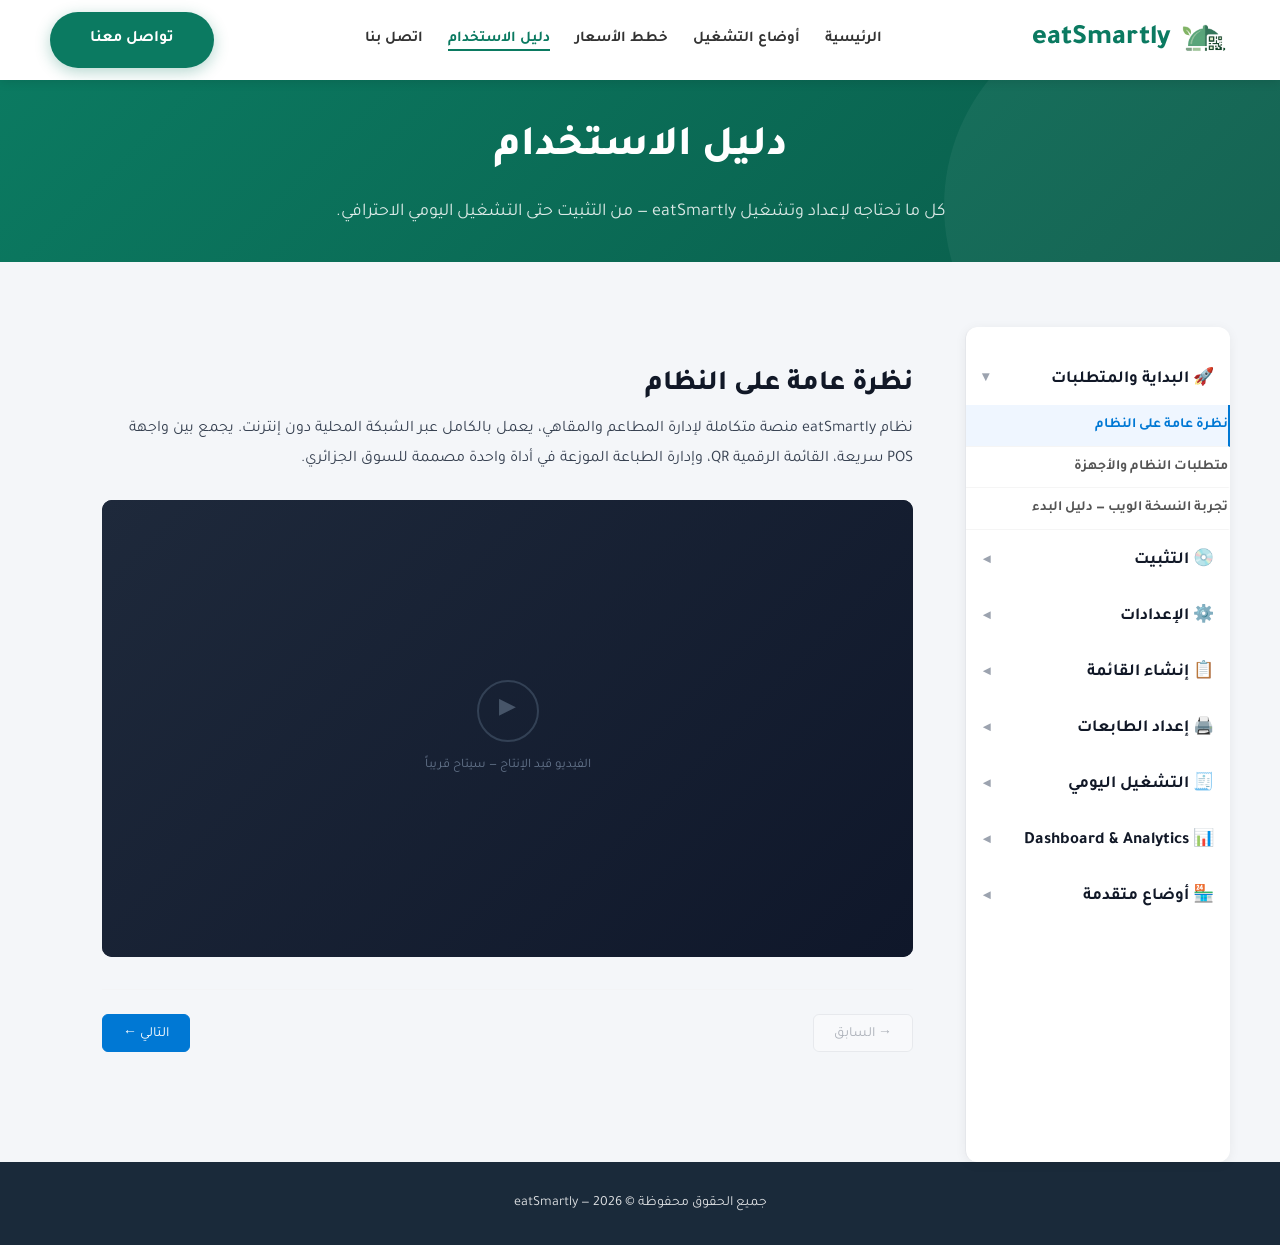
==== commit fd10974a: "improve things for mobile view and resize big images" ====
--- a/documentation.html
+++ b/documentation.html
@@ -70,7 +70,7 @@
 
     <link rel="icon" type="image/png" href="images/eatSmartly_logo.png">
     <link href="https://fonts.googleapis.com/css2?family=Tajawal:wght@400;500;700;800&display=swap" rel="stylesheet">
-    <link rel="stylesheet" href="css/styles.css">
+     <link rel="stylesheet" href="css/styles.css?v=<?= filemtime('css/styles.css') ?>">
     <style>
         /* ══ DOC PAGE LAYOUT ══════════════════════════════════ */
         .doc-page { background: #fff; }
--- a/css/styles.css
+++ b/css/styles.css
@@ -828,7 +828,7 @@
 /* ── Features — VS Code "Code with extensions" style ──────── */
 #features {
     background: #f5f7fa;
-    padding: 90px 20px;
+    padding: 35px 20px;
 }
 
 .ext-layout {
@@ -2816,7 +2816,7 @@
     }
 
     .hero-actions {
-        flex-direction: column;
+        flex-direction: row;
         align-items: stretch;
     }
 
@@ -3036,11 +3036,12 @@
     }
 
     #hero p {
-        font-size: 15px;
+            font-size: 15px;
+            display: none;
     }
 
     section {
-        padding: 60px 16px;
+        padding: 25px 16px;
     }
 
     .page-hero {
